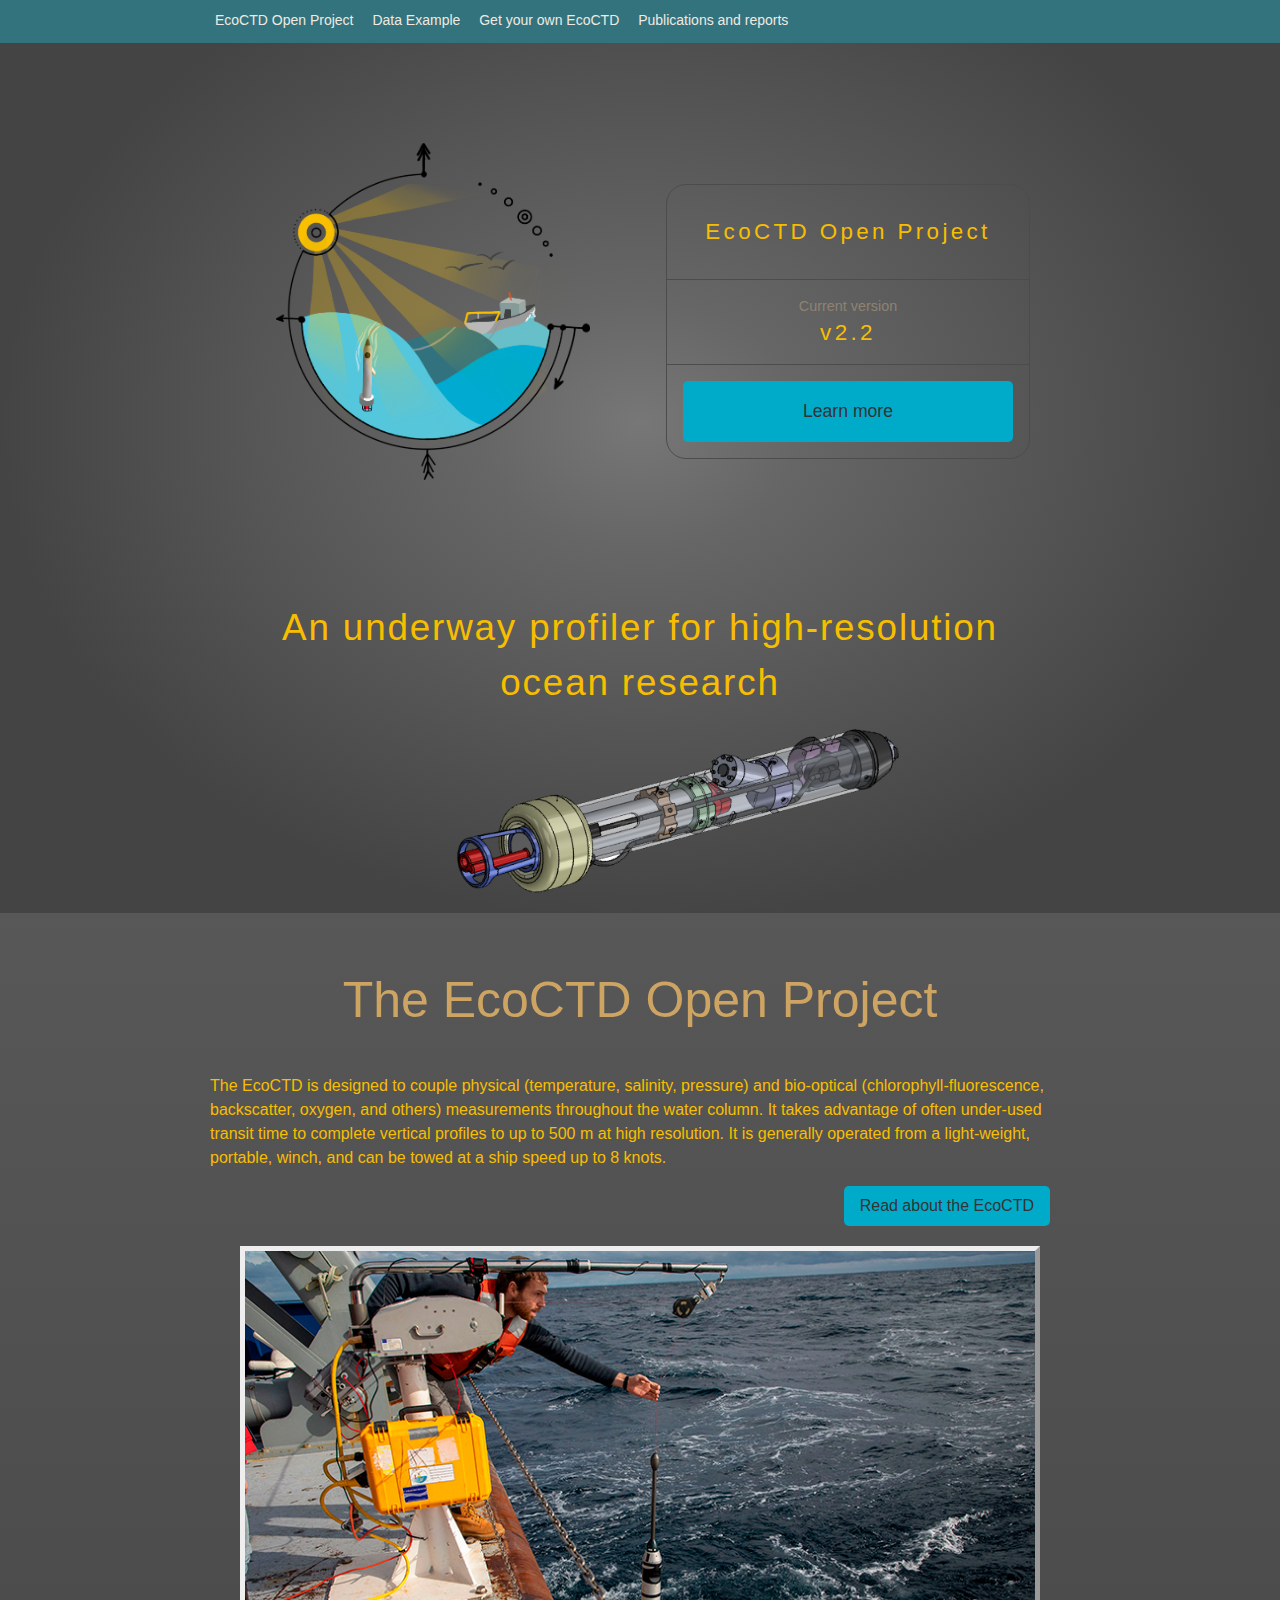
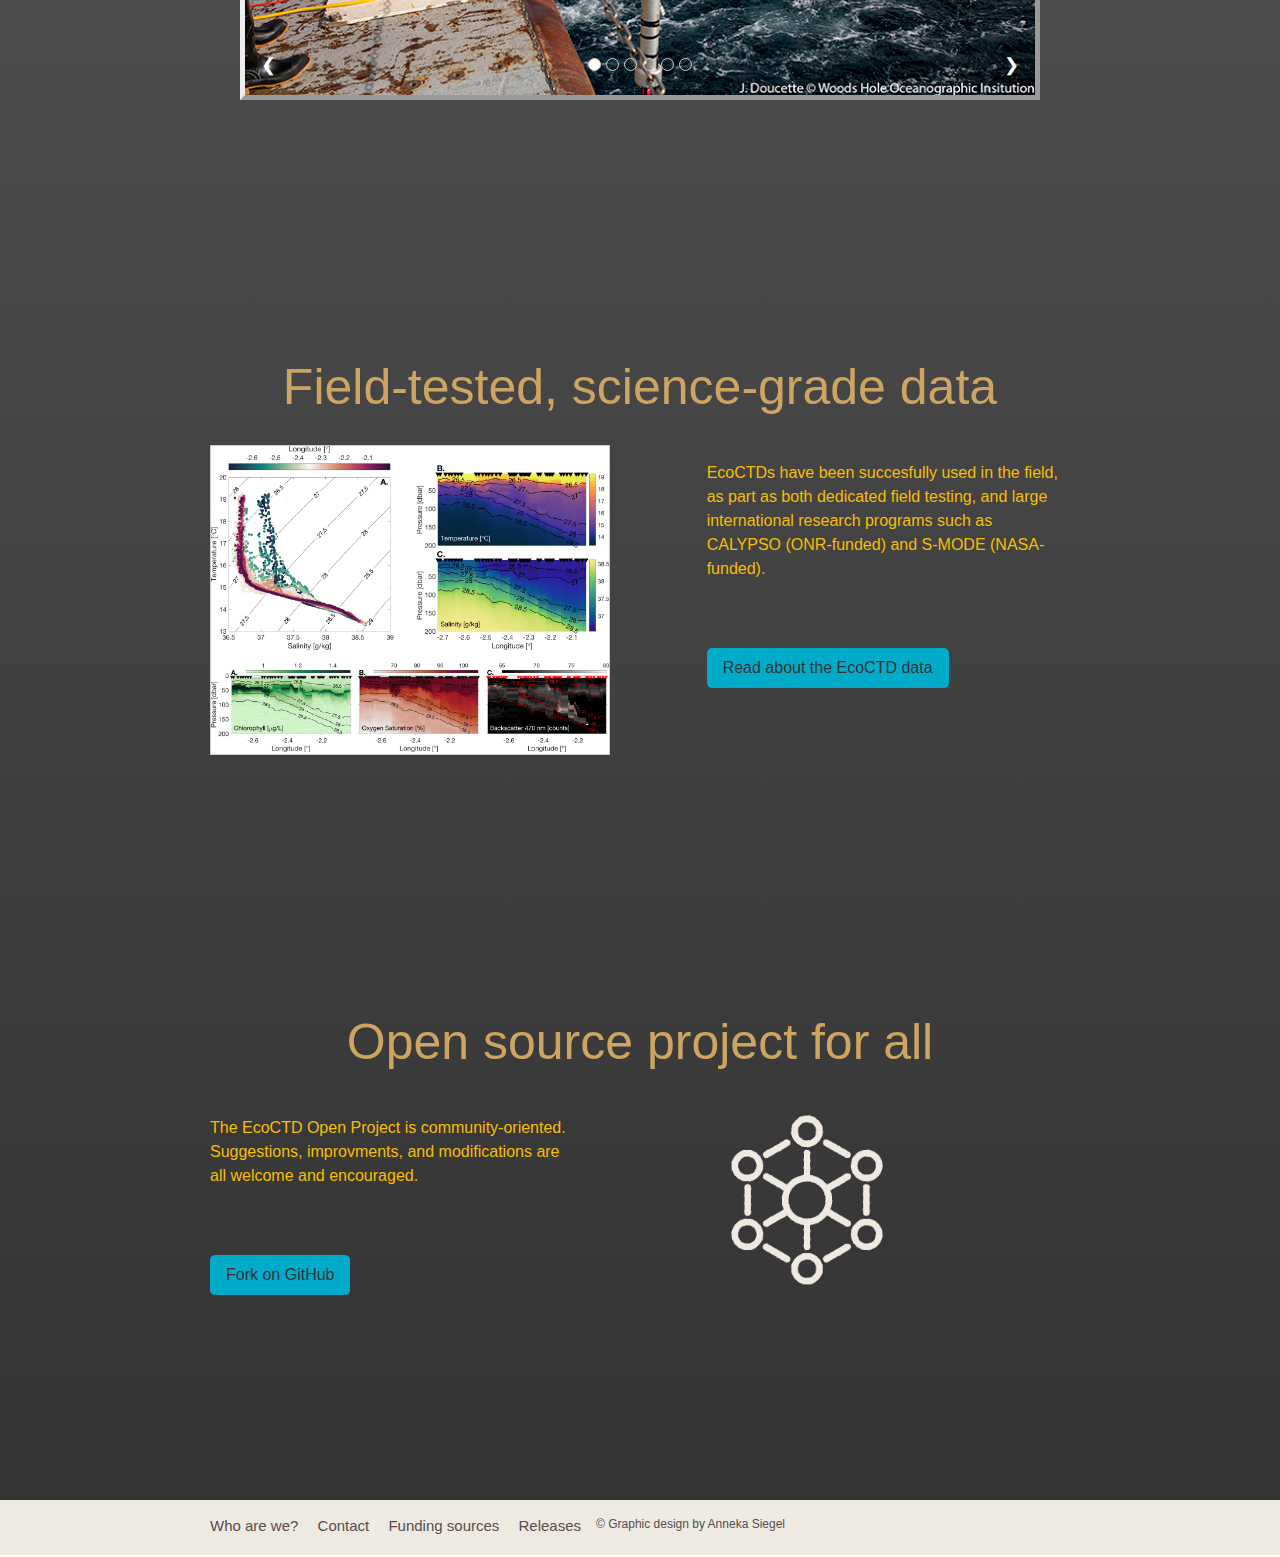
==== index.html @ 7858a8bb "Add logo and make minor changes to index.html" ====
<!DOCTYPE html>
<html>

<head>
  <title>EcoCTD Open Project</title>
  <!-- <link rel="stylesheet" media="all" href="https://github-atom-io-herokuapp-com.freetls.fastly.net/assets/application-3cb78c62c5521ca313c78178e3e82ccb1695af1c72a01a79d82ac9fadcbdec6c.css" data-turbolinks-track="true"> -->
  <link rel="stylesheet" media="all" href="navbarstyle_clean.css" data-turbolinks-track="true">
  <style>
  .mySlides {display:none}
  .w3-left, .w3-right, .w3-badge {cursor:pointer}
  .w3-badge {height:13px;width:13px;padding:0}
  </style>
</head>

<body class="is-responsive">
  <div class="footer-push">
    <nav class="top-bar" aria-label="Primary">
      <div class="wrapper no-pad">
        <ul class="navigation">
          <li><a class="" href="/Project_Description">EcoCTD Open Project</a></li>
          <li><a class="" href="/data">Data Example</a></li>
          <li><a class="" href="/getone">Get your own EcoCTD</a></li>
          <li><a href="/docs">Publications and reports</a></li>
        </ul>

        <div class="top-bar-right">
          <!--<a href="/login?last_url=%2F">
          <span> Contact</span>
          </a>-->
        </div>
      </div>
    </nav>

    <div id="js-pjax-container">
      <div class="welcome">
        <section class="section section--hero">
          <div class="wrapper">
            <header class="hero-header">
              <div>
                <div class="hero-logo-circles">
                    <img src="images/EcoCTD_logo.png" height="337" width="314"/>
                </div>
              </div>
              <ul class="hero-header-item hero-download">
                <li><span class="version">EcoCTD Open Project</span></li>
                <li><a href="https://github.com/matdever/ecoCTD-open-project/releases/tag/2.2">Current version</a><span class="version"> v2.2</span></li>
                <li><a href="/Project_Description" class="welcome-button js-download-button"><span></span>Learn more</a></li>
              </ul>

              <!--<p class="hero-meta">
                <span class="hero-tos">
                  By downloading, you agree to the <a href="https://help.github.com/articles/github-open-source-applications-terms-and-conditions/">Terms and Conditions</a>.
                </span>
              </p>-->
            </header>

            <div class="hero-features">
              <h1 class="hero-tagline">An underway profiler for high-resolution ocean research</h1>
            </div>

            <div class="hero-logo-circles">
                <img src="images/EcoCTD_rendering2.png" height="164" width="442"/>
            </div>

          </div>
        </section>

        <section>
          <a name="contact"></a>
          <div class="wrapper no-pad">
            <div class="sectiontitle">The EcoCTD Open Project </div>
            <p>The EcoCTD is designed to couple physical (temperature, salinity, pressure) and bio-optical (chlorophyll-fluorescence, backscatter, oxygen, and others) measurements throughout the water column. It takes advantage of often under-used transit time to complete vertical profiles to up to 500 m at high resolution. It is generally operated from a light-weight, portable, winch, and can be towed at a ship speed up to 8 knots.</p>

            <p class="welcome-cta2">
              <a href="/Project_Description" class="welcome-button">Read about the EcoCTD</a>
            </p>

            <div class="w3-content w3-display-container image-box" style="max-width:800px">
              <img class="mySlides w3-animate-opacity" src="images/winch_setup_v2.png" style="width:100%">
              <img class="mySlides w3-animate-opacity" src="images/IMG_7929_v2.png" style="width:100%">
              <img class="mySlides w3-animate-opacity" src="images/IMG_7765_v2.png" style="width:100%">
              <img class="mySlides w3-animate-opacity" src="images/EcoCTD_diagram_v2.png" style="width:100%">
              <img class="mySlides w3-animate-opacity" src="images/IMG_7740_v2.png" style="width:100%">
              <img class="mySlides w3-animate-opacity" src="images/IMG_7712_v2.png" style="width:100%">

              <div class="w3-center w3-container w3-section w3-large w3-text-white w3-display-bottommiddle" style="width:100%">
                <div class="w3-left w3-hover-text-khaki" onclick="plusDivs(-1)">&#10094;</div>
                <div class="w3-right w3-hover-text-khaki" onclick="plusDivs(1)">&#10095;</div>
                <span class="w3-badge demo w3-border w3-transparent w3-hover-white" onclick="currentDiv(1)"></span>
                <span class="w3-badge demo w3-border w3-transparent w3-hover-white" onclick="currentDiv(2)"></span>
                <span class="w3-badge demo w3-border w3-transparent w3-hover-white" onclick="currentDiv(3)"></span>
                <span class="w3-badge demo w3-border w3-transparent w3-hover-white" onclick="currentDiv(4)"></span>
                <span class="w3-badge demo w3-border w3-transparent w3-hover-white" onclick="currentDiv(5)"></span>
                <span class="w3-badge demo w3-border w3-transparent w3-hover-white" onclick="currentDiv(6)"></span>
              </div>
            </div>


          </div>
        </section>

        <section>
          <a name="contact"></a>
          <div class="wrapper no-pad">
            <div class="sectiontitle">Field-tested, science-grade data</div>
            <div class="columns">
              <div class="column">
                <img class="w3-border" src="images/data_figure.png" style="max-width: 400px;">
              </div>
              <div class="column">
                <p>EcoCTDs have been succesfully used in the field, as part as both dedicated field testing, and large international research programs such as CALYPSO (ONR-funded) and S-MODE (NASA-funded).  </p>
                <p class="welcome-cta">
                  <a href="/data" class="welcome-button">Read about the EcoCTD data</a>
                </p>
              </div>

            </div>
          </div>
        </section>

        <section>
          <a name="contact"></a>
          <div class="wrapper no-pad">
            <div class="sectiontitle">Open source project for all</div>
            <div class="columns">
              <div class="column">
                <p>The EcoCTD Open Project is community-oriented. Suggestions, improvments, and modifications are all welcome and encouraged.</p>
                <p class="welcome-cta">
                  <a href="https://github.com/matdever/ecoCTD-open-project" class="welcome-button">Fork on GitHub</a>
                </p>
              </div>
              <div class="column">
                <img src="images/network-connect-icon-19.png" style="max-width: 200px;">
              </div>
            </div>
          </div>
        </section>
      </div>

      <div class="footer-pad"></div>
    </div>
  </div>

  <footer>
    <div class="footer">
      <div class="wrapper no-pad">
        <ul class="footer-left">
          <li><a href="/people">Who are we?</a></li>
          <li><a href="mailto: mdever@whoi.edu">Contact</a></li>
          <li><a href="/funding">Funding sources</a></li>
          <li><a href="https://github.com/matdever/ecoCTD-open-project/releases">Releases</a></li>
        </ul>
        <span class="hero-tos">© Graphic design by Anneka Siegel</span>
      </div>
    </div>
  </footer>

  <script>
  var slideIndex = 1;
  showDivs(slideIndex);

  function plusDivs(n) {
    showDivs(slideIndex += n);
  }

  function currentDiv(n) {
    showDivs(slideIndex = n);
  }

  function showDivs(n) {
    var i;
    var x = document.getElementsByClassName("mySlides");
    var dots = document.getElementsByClassName("demo");
    if (n > x.length) {slideIndex = 1}
    if (n < 1) {slideIndex = x.length}
    for (i = 0; i < x.length; i++) {
      x[i].style.display = "none";
    }
    for (i = 0; i < dots.length; i++) {
      dots[i].className = dots[i].className.replace(" w3-white", "");
    }
    x[slideIndex-1].style.display = "block";
    dots[slideIndex-1].className += " w3-white";
  }

  var myIndex = 0;
  carousel();

  function carousel() {
    var i;
    var x = document.getElementsByClassName("mySlides");
    var dots = document.getElementsByClassName("demo");
    for (i = 0; i < x.length; i++) {
      x[i].style.display = "none";
    }
    for (i = 0; i < dots.length; i++) {
      dots[i].className = dots[i].className.replace(" w3-white", "");
    }
    myIndex++;
    if (myIndex > x.length) {myIndex = 1}
    x[myIndex-1].style.display = "block";
    dots[myIndex-1].className += " w3-white";
    setTimeout(carousel, 4000); // Change image every 2 seconds
  }
  </script>
</body>

</html>
---- navbarstyle_clean.css ----
#peek .wrapper
{
    width: 860px !important;padding: 0;
}fieldset
{margin: 0;
    padding: 0;border: 0;
}label
{
    font-size: 13px;font-weight: bold;
}input[type='text'],
#adv_code_search .search-page-label,
input[type='password'],
input[type='email'],
input[type='number'],
input[type='tel'],
input[type='url'],
input[type='search'],
textarea
{font-size: 13px;

    min-height: 34px;padding: 7px 8px;vertical-align: middle;color: #333;border: 1px solid #ccc;border-radius: 3px;outline: none;background-color: #fff;
    background-repeat: no-repeat;background-position: right center;box-shadow: inset 0 1px 2px rgba(0,0,0,.075);
}input[type='text'].focus,
#adv_code_search .focus.search-page-label,
input[type='text']:focus,
.focused .drag-and-drop,
#adv_code_search .search-page-label:focus,
input[type='password'].focus,
input[type='password']:focus,
input[type='email'].focus,
input[type='email']:focus,
input[type='number'].focus,
input[type='number']:focus,
input[type='tel'].focus,
input[type='tel']:focus,
input[type='url'].focus,
input[type='url']:focus,
input[type='search'].focus,
input[type='search']:focus,
textarea.focus,
textarea:focus
{
    border-color: #51a7e8;box-shadow: inset 0 1px 2px rgba(0,0,0,.075),0 0 5px rgba(81,167,232,.5);
}input.input-contrast,
.input-contrast
{
    background-color: #fafafa;
}input.input-contrast:focus,
.input-contrast:focus
{
    background-color: #fff;
}::-webkit-input-placeholder,
:-moz-placeholder
{
    color: #aaa;
}::-webkit-validation-bubble-message
{
    font-size: 12px;color: #fff;border: 0;border-radius: 3px;background: #9c2400;-webkit-box-shadow: 1px 1px 1px rgba(0,0,0,.1);
}input::-webkit-validation-bubble-icon
{
    display: none;
}::-webkit-validation-bubble-arrow
{border: solid 1px #9c2400;
    background-color: #9c2400;-webkit-box-shadow: 1px 1px 1px rgba(0,0,0,.1);
}input.input-mini
{font-size: 12px;

    min-height: 26px;padding-top: 4px;padding-bottom: 4px;
}input.input-large
{font-size: 16px;

    padding: 6px 10px;
}.input-block
{
    display: block;width: 100%;
}.input-monospace
{
    font-family: Consolas, 'Liberation Mono', Menlo, Courier, monospace;
}dl.form
{
    margin: 15px 0;
}dl.form input[type='text'],
dl.form #adv_code_search .search-page-label,
#adv_code_search dl.form .search-page-label,
dl.form input[type='password'],
dl.form input[type='email'],
dl.form textarea
{
    background-color: #fafafa;
}dl.form input[type='text']:focus,
dl.form .focused .drag-and-drop,
.focused dl.form .drag-and-drop,
dl.form #adv_code_search .search-page-label:focus,
#adv_code_search dl.form .search-page-label:focus,
dl.form input[type='password']:focus,
dl.form input[type='email']:focus,
dl.form textarea:focus
{
    background-color: #fff;
}dl.form > dt
{
    margin: 0 0 6px;
}dl.form > dt label
{
    position: relative;
}dl.form.flattened > dt
{line-height: 32px;

    float: left;margin: 0;
}dl.form.flattened > dd
{
    line-height: 32px;
}dl.form > dd input[type='text'],
dl.form > dd #adv_code_search .search-page-label,
#adv_code_search dl.form > dd .search-page-label,
dl.form > dd input[type='password'],
dl.form > dd input[type='email']
{
    width: 440px;max-width: 100%;margin-right: 5px;background-position-x: 98%;
}dl.form > dd input[type='text'].short,
dl.form > dd #adv_code_search .short.search-page-label,
#adv_code_search dl.form > dd .short.search-page-label,
dl.form > dd input[type='password'].short,
dl.form > dd input[type='email'].short
{
    width: 250px;
}dl.form > dd input[type='text'].shorter,
dl.form > dd #adv_code_search .shorter.search-page-label,
#adv_code_search dl.form > dd .shorter.search-page-label,
dl.form > dd input[type='password'].shorter,
dl.form > dd input[type='email'].shorter
{
    width: 130px;
}dl.form > dd input[type='text'].long,
dl.form > dd #adv_code_search .long.search-page-label,
#adv_code_search dl.form > dd .long.search-page-label,
dl.form > dd input[type='password'].long,
dl.form > dd input[type='email'].long
{
    width: 100%;
}dl.form > dd input[type='text'].is-autocheck-loading,
dl.form > dd #adv_code_search .is-autocheck-loading.search-page-label,
#adv_code_search dl.form > dd .is-autocheck-loading.search-page-label,
dl.form > dd input[type='password'].is-autocheck-loading,
dl.form > dd input[type='email'].is-autocheck-loading
{
    background-image: url('/images/spinners/octocat-spinner-32.gif');background-size: 16px;
}dl.form > dd input[type='text'].is-autocheck-successful,
dl.form > dd #adv_code_search .is-autocheck-successful.search-page-label,
#adv_code_search dl.form > dd .is-autocheck-successful.search-page-label,
dl.form > dd input[type='password'].is-autocheck-successful,
dl.form > dd input[type='email'].is-autocheck-successful
{
    background-image: url('/images/modules/ajax/success.png');
}dl.form > dd input[type='text'].is-autocheck-errored,
dl.form > dd #adv_code_search .is-autocheck-errored.search-page-label,
#adv_code_search dl.form > dd .is-autocheck-errored.search-page-label,
dl.form > dd input[type='password'].is-autocheck-errored,
dl.form > dd input[type='email'].is-autocheck-errored
{
    background-image: url('/images/modules/ajax/error.png');
}dl.form > dd textarea
{
    width: 100%;height: 200px;min-height: 200px;
}dl.form > dd textarea.short
{
    height: 50px;min-height: 50px;
}dl.form > dd p.note
{font-size: 12px;

    min-height: 17px;margin: 4px 0 2px;color: #777;
}dl.form > dd p.note .spinner
{
    margin-right: 3px;vertical-align: middle;
}dl.form > dd h4
{
    margin: 4px 0 0;
}dl.form > dd h4.is-error
{
    color: #bd2c00;
}dl.form > dd h4.is-success
{
    color: #6cc644;
}dl.form > dd h4 + p.note
{
    margin-top: 0;
}dl.form.required > dt > label:after
{
    padding-left: 5px;content: '*';color: #9f1006;
}.form-checkbox
{margin: 15px 0;
    padding-left: 20px;vertical-align: middle;
}.form-checkbox label em.highlight
{font-style: normal;

    position: relative;left: -4px;padding: 2px 4px;border-radius: 3px;background: #fffbdc;
}.form-checkbox input[type=checkbox],
.form-checkbox input[type=radio]
{
    float: left;margin: 2px 0 0 -20px;vertical-align: middle;
}.form-checkbox .note
{font-size: 12px;font-weight: normal;

    display: block;margin: 0;color: #666;
}.form-cards
{
    height: 31px;margin: 0 0 15px;
}.form-cards .card
{
    float: left;width: 47px;height: 31px;text-indent: -9999px;opacity: .6;background-image: url('/images/modules/pricing/credit-cards-@1x.png');background-position: 0 0;
}.form-cards .card.visa
{
    background-position: 0 0;
}.form-cards .card.amex
{
    background-position: -50px 0;
}.form-cards .card.mastercard
{
    background-position: -100px 0;
}.form-cards .card.discover
{
    background-position: -150px 0;
}.form-cards .card.jcb
{
    background-position: -200px 0;
}.form-cards .card.dinersclub
{
    background-position: -250px 0;
}.form-cards .card.enabled
{
    opacity: 1;
}.form-cards .card.disabled
{
    opacity: .2;
}.form-cards > .cards
{
    margin: 0;
}.form-cards > .cards > li
{
    float: left;margin: 0 4px 0 0;list-style-type: none;
}.form-cards > .cards > li.text
{
    font-size: 11px;line-height: 31px;color: #999;
}@media only screen and (-webkit-min-device-pixel-ratio: 2), only screen and (min--moz-device-pixel-ratio: 2), only screen and (-o-min-device-pixel-ratio: 2 / 1), only screen and (min-device-pixel-ratio: 2), only screen and (min-resolution: 2dppx)
{
    .form-cards > .cards .card
    {
        background-image: url('/images/modules/pricing/credit-cards-@2x.png');background-size: 300px 31px;
    }
}dl.form .success,
dl.form .error,
dl.form .indicator
{font-size: 12px;font-weight: bold;

    display: none;
}dl.form.loading
{
    opacity: .5;
}dl.form.loading .indicator
{
    display: inline;
}dl.form.loading .spinner
{
    display: inline-block;vertical-align: middle;
}dl.form.successful .success
{
    display: inline;color: #390;
}dl.form.errored > dt label
{
    color: #900;
}dl.form.errored .error
{
    display: inline;color: #900;
}dl.form.errored dd.error,
dl.form.errored dd.warning
{font-size: 11px;

    display: inline-block;padding: 5px;color: #494620;border: 1px solid #c0b536;border-top-color: #fff;border-bottom-right-radius: 3px;border-bottom-left-radius: 3px;background: #f7ea57;
}dl.form.warn .warning
{
    display: inline;color: #900;
}dl.form.warn dd.warning
{font-size: 11px;

    display: inline-block;padding: 5px;color: #494620;border: 1px solid #c0b536;border-top-color: #fff;border-bottom-right-radius: 3px;border-bottom-left-radius: 3px;background: #f7ea57;
}dl.form .form-note
{font-size: 11px;

    display: inline-block;margin-top: -1px;padding: 5px;color: #494620;border: 1px solid #c0b536;border-top-color: #fff;border-bottom-right-radius: 3px;border-bottom-left-radius: 3px;background: #f7ea57;
}.hfields
{
    margin: 15px 0;
}.hfields:before
{
    display: table;content: '';
}.hfields:after
{
    display: table;clear: both;content: '';
}.hfields dl.form
{
    float: left;margin: 0 30px 0 0;
}.hfields dl.form > dt label
{
    display: inline-block;margin: 5px 0 0;color: #666;
}.hfields dl.form > dt label img
{
    position: relative;top: -2px;
}.hfields .button
{
    float: left;margin: 28px 25px 0 -20px;
}.hfields select
{
    margin-top: 5px;
}html.no-dnd-uploads .drag-and-drop
{
    min-height: 32px;
}html.no-dnd-uploads .drag-and-drop .default
{
    display: none;
}html.no-dnd-uploads .upload-enabled textarea
{
    border-bottom: 1px solid #ddd;
}.drag-and-drop
{font-size: 13px;line-height: 16px;margin: 0;
    padding: 7px 10px;color: #aaa;border: 1px solid #ccc;border-top: 0;border-bottom-right-radius: 3px;border-bottom-left-radius: 3px;background-color: #fafafa;
}.drag-and-drop .default,
.drag-and-drop .loading,
.drag-and-drop .error
{
    display: none;
}.drag-and-drop .error
{
    color: #bd2c00;
}.drag-and-drop img
{
    vertical-align: top;
}.is-default .drag-and-drop .default
{
    display: inline-block;
}.is-uploading .drag-and-drop .loading
{
    display: inline-block;
}.is-bad-file .drag-and-drop .bad-file
{
    display: inline-block;
}.is-too-big .drag-and-drop .too-big
{
    display: inline-block;
}.is-bad-browser .drag-and-drop .bad-browser
{
    display: inline-block;
}.drag-and-drop-error-info
{
    font-weight: normal;color: #aaa;
}.drag-and-drop-error-info a
{
    color: #4183c4;
}.is-failed .drag-and-drop .failed-request
{
    display: inline-block;
}.manual-file-chooser
{
    position: absolute;width: 240px;margin-left: -80px;padding: 5px;cursor: pointer;opacity: .0001;
}.manual-file-chooser:hover + .manual-file-chooser-text
{
    text-decoration: underline;
}.button .manual-file-chooser
{line-height: 34px;

    top: 0;padding: 0;
}.upload-enabled textarea
{
    display: block;border-bottom: 1px dashed #ddd;border-bottom-right-radius: 0;border-bottom-left-radius: 0;
}.focused .drag-and-drop
{
    box-shadow: rgba(81,167,232,.5) 0 0 3px;
}.dragover textarea,
.dragover .drag-and-drop
{
    box-shadow: #c9ff00 0 0 3px;
}.previewable-comment-form
{
    position: relative;
}.previewable-comment-form .tabnav
{
    position: relative;padding: 10px 10px 0;
}.previewable-comment-form .comment
{
    border: 1px solid #cacaca;
}.previewable-comment-form .comment-header .comment-header-actions
{
    display: none;
}.previewable-comment-form .comment-form-error
{
    margin-bottom: 10px;
}.previewable-comment-form .write-content,
.previewable-comment-form .preview-content
{
    display: none;padding: 0 10px 10px;
}.previewable-comment-form.write-selected .write-content,
.previewable-comment-form.preview-selected .preview-content
{
    display: block;
}.previewable-comment-form textarea
{
    display: block;width: 100%;min-height: 100px;max-height: 500px;padding: 10px;resize: vertical;
}.previewable-comment-form textarea.fullscreen-contents:focus
{
    border: 0;box-shadow: none;
}div.composer
{
    margin-top: 0;border: 0;
}.composer .comment-form-textarea
{
    height: 200px;min-height: 200px;
}.composer-infobar
{
    height: 35px;margin-bottom: 10px;padding: 0 10px;border-bottom: 1px solid #eee;
}.composer .tabnav
{
    margin: 0 0 10px;
}.infobar-widget.milestone
{
    position: relative;float: right;
}.infobar-widget.milestone .select-menu-modal-holder
{
    right: 0;
}.infobar-widget.assignee
{
    float: left;
}.infobar-widget.assignee .css-truncate-target
{
    max-width: 110px;
}.infobar-widget .text,
.infobar-widget .avatar,
.infobar-widget .select-menu
{
    display: inline-block;vertical-align: top;
}.infobar-widget .text
{
    margin-top: 3px;
}.infobar-widget .text a
{
    font-weight: bold;color: #333;
}.infobar-widget .progress-bar
{line-height: 18px;overflow: hidden;

    width: 200px;
}input::-webkit-outer-spin-button,
input::-webkit-inner-spin-button
{
    margin: 0;-webkit-appearance: none;
}.input-group
{
    display: table;
}.input-group input
{
    position: relative;width: 100%;
}.input-group input:focus
{
    z-index: 2;
}.input-group input[type='text'] + .minibutton,
.input-group #adv_code_search .search-page-label + .minibutton,
#adv_code_search .input-group .search-page-label + .minibutton
{
    margin-left: 0;
}.input-group.inline
{
    display: inline-table;
}.input-group input,
.input-group-button
{
    display: table-cell;
}.input-group-button
{
    width: 1%;vertical-align: middle;
}.input-group input:first-child,
.input-group-button:first-child .button,
.input-group-button:first-child .minibutton
{
    border-top-right-radius: 0;border-bottom-right-radius: 0;
}.input-group-button:first-child .button,
.input-group-button:first-child .minibutton
{
    margin-right: -1px;
}.input-group input:last-child,
.input-group-button:last-child .button,
.input-group-button:last-child .minibutton
{
    border-top-left-radius: 0;border-bottom-left-radius: 0;
}.input-group-button:last-child .button,
.input-group-button:last-child .minibutton
{
    margin-left: -1px;
}h2.account
{font-size: 18px;font-weight: normal;

    margin: 15px 0 0;color: #666;
}p.explain
{font-size: 12px;

    position: relative;color: #666;
}p.explain strong
{
    color: #333;
}p.explain .octicon
{
    margin-right: 5px;color: #bbb;
}p.explain .minibutton
{
    top: -4px;float: right;
}.options-content p.explain
{margin-top: 0;
    padding: 10px 10px 0;border-top: 1px solid #ddd;
}.form-actions
{
    padding-bottom: 5px;text-align: right;
}.form-actions .cancel
{
    float: left;margin-top: 5px;
}.form-actions .button.cancel
{
    margin-top: 0;margin-left: 2px;
}.form-actions .minibutton.cancel
{
    margin-top: 0;
}.form-actions .optional
{
    float: left;margin-right: 15px;padding-top: 8px;
}.form-actions .optional span.text
{
    padding: 0 3px;
}.form-actions .optional input
{
    position: relative;top: -1px;
}.form-warning
{font-size: 14px;margin: 10px 0;
    padding: 8px 10px;color: #333;border: 1px solid #e7e4c2;border-radius: 4px;background: #ffffe2;
}.form-warning p
{line-height: 1.5;

    margin: 0;
}.form-warning strong
{
    color: #000;
}.form-warning a
{
    font-weight: bold;
}.status-indicator
{
    font: normal normal 16px/1 'octicons';display: inline-block;margin-left: 5px;text-decoration: none;-webkit-font-smoothing: antialiased;
}.status-indicator-loading
{
    position: relative;top: 3px;width: 16px;height: 16px;margin-top: -4px;background: url('/images/spinners/octocat-spinner-32-EAF2F5.gif') 0 0 no-repeat;background-size: 16px;
}.status-indicator-success:before
{content: '\f03a';

    color: #6cc644;
}.status-indicator-failed:before
{content: '\f02d';

    color: #bd2c00;
}.button,
.minibutton
{font-size: 13px;font-weight: bold;

    position: relative;display: inline-block;padding: 7px 12px;cursor: pointer;-webkit-user-select: none;-moz-user-select: none;-ms-user-select: none;user-select: none;vertical-align: middle;white-space: nowrap;color: #333;border: 1px solid #d5d5d5;border-radius: 3px;background-color: #eee;background-image:    -moz-linear-gradient(#fcfcfc, #eee);background-image: -webkit-linear-gradient(#fcfcfc, #eee);background-image:         linear-gradient(#fcfcfc, #eee);background-repeat: repeat-x;text-shadow: 0 1px 0 rgba(255,255,255,.9);-webkit-touch-callout: none;-khtml-user-select: none;-webkit-appearance: none;
}.button i,
.minibutton i
{font-weight: 500;
    font-style: normal;opacity: .6;
}.button:focus,
.minibutton:focus
{
    text-decoration: none;border-color: #51a7e8;outline: none;box-shadow: 0 0 5px rgba(81,167,232,.5);
}.button:hover,
.button:active,
.button.zeroclipboard-is-hover,
.button.zeroclipboard-is-active,
.minibutton:hover,
.minibutton:active,
.minibutton.zeroclipboard-is-hover,
.minibutton.zeroclipboard-is-active
{
    text-decoration: none;border-color: #ccc;background-color: #ddd;background-image:    -moz-linear-gradient(#eee, #ddd);background-image: -webkit-linear-gradient(#eee, #ddd);background-image:         linear-gradient(#eee, #ddd);background-repeat: repeat-x;
}.button:active,
.button.selected,
.button.selected:hover,
.button.zeroclipboard-is-active,
.minibutton:active,
.minibutton.selected,
.minibutton.selected:hover,
.minibutton.zeroclipboard-is-active
{border-color: #b5b5b5;
    background-color: #dcdcdc;background-image: none;box-shadow: inset 0 2px 4px rgba(0,0,0,.15);
}.button:disabled,
.button:disabled:hover,
.button.disabled,
.button.disabled:hover,
.minibutton:disabled,
.minibutton:disabled:hover,
.minibutton.disabled,
.minibutton.disabled:hover
{cursor: default;

    color: rgba(102,102,102,.5);border-color: rgba(197,197,197,.5);background-color: rgba(229,229,229,.5);background-image: none;box-shadow: none;text-shadow: 0 1px 0 rgba(255,255,255,.9);
}.button.primary,
.minibutton.primary
{
    color: #fff;border-color: #5ca941;background-color: #60b044;background-image:    -moz-linear-gradient(#8add6d, #60b044);background-image: -webkit-linear-gradient(#8add6d, #60b044);background-image:         linear-gradient(#8add6d, #60b044);background-repeat: repeat-x;text-shadow: 0 -1px 0 rgba(0,0,0,.25);
}.button.primary:hover,
.minibutton.primary:hover
{
    color: #fff;border-color: #4a993e;background-color: #569e3d;background-image:    -moz-linear-gradient(#79d858, #569e3d);background-image: -webkit-linear-gradient(#79d858, #569e3d);background-image:         linear-gradient(#79d858, #569e3d);background-repeat: repeat-x;
}.button.primary:active,
.button.primary.selected,
.minibutton.primary:active,
.minibutton.primary.selected
{border-color: #418737;
    background-color: #569e3d;background-image: none;
}.button.primary:disabled,
.button.primary:disabled:hover,
.button.primary.disabled,
.button.primary.disabled:hover,
.minibutton.primary:disabled,
.minibutton.primary:disabled:hover,
.minibutton.primary.disabled,
.minibutton.primary.disabled:hover
{
    color: #fefefe;border-color: #b9dcac #b9dcac #a7c89b;background-color: #add39f;background-image:    -moz-linear-gradient(#c3ecb4, #add39f);background-image: -webkit-linear-gradient(#c3ecb4, #add39f);background-image:         linear-gradient(#c3ecb4, #add39f);background-repeat: repeat-x;text-shadow: 0 -1px 0 rgba(39,39,39,.25);
}.button.danger,
.minibutton.danger
{
    color: #900;
}.button.danger:hover,
.minibutton.danger:hover
{
    color: #fff;border-color: #cd504a;background-color: #b33630;background-image:    -moz-linear-gradient(#dc5f59, #b33630);background-image: -webkit-linear-gradient(#dc5f59, #b33630);background-image:         linear-gradient(#dc5f59, #b33630);background-repeat: repeat-x;text-shadow: 0 -1px 0 rgba(0,0,0,.3);
}.button.danger:active,
.button.danger.selected,
.minibutton.danger:active,
.minibutton.danger.selected
{
    color: #fff;border-color: #9f312c;background-color: #b33630;background-image: none;
}.button.danger:disabled,
.button.danger:disabled:hover,
.button.danger.disabled,
.button.danger.disabled:hover,
.minibutton.danger:disabled,
.minibutton.danger:disabled:hover,
.minibutton.danger.disabled,
.minibutton.danger.disabled:hover
{
    color: #cb7f7f;border-color: #e1e1e1;background-color: #efefef;background-image:    -moz-linear-gradient(#fefefe, #efefef);background-image: -webkit-linear-gradient(#fefefe, #efefef);background-image:         linear-gradient(#fefefe, #efefef);background-repeat: repeat-x;text-shadow: 0 1px 0 rgba(255,255,255,.9);
}.button.with-count,
.minibutton.with-count
{
    float: left;border-top-right-radius: 0;border-bottom-right-radius: 0;
}.button > .octicon,
.minibutton > .octicon
{
    vertical-align: -1px;
}.button > .octicon-arrow-right,
.minibutton > .octicon-arrow-right
{
    float: right;margin-left: 5px;
}.minibutton > .octicon-arrow-right
{
    margin-top: 4px;
}.minibutton
{line-height: 24px;

    padding: 0 10px;
}.hidden-text-expander
{
    display: block;
}.hidden-text-expander.inline
{line-height: 0;

    position: relative;top: -1px;display: inline-block;margin-left: 5px;
}.hidden-text-expander a
{font-size: 12px;font-weight: bold;line-height: 6px;

    display: inline-block;height: 12px;padding: 0 5px;vertical-align: middle;text-decoration: none;color: #555;border-radius: 1px;background: #ddd;
}.hidden-text-expander a:hover
{
    text-decoration: none;background-color: #ccc;
}.hidden-text-expander a:active
{
    color: #fff;background-color: #4183c4;
}.social-count
{font-size: 11px;font-weight: bold;line-height: 24px;

    float: left;padding: 0 7px;vertical-align: middle;color: #333;border: 1px solid #ddd;border-left: 0;border-top-right-radius: 3px;border-bottom-right-radius: 3px;background-color: #fff;
}.social-count:hover
{cursor: pointer;text-decoration: none;

    color: #4183c4;
}.button-block
{
    display: block;-moz-box-sizing: border-box;box-sizing: border-box;width: 100%;text-align: center;
}.button-group
{
    display: inline-block;vertical-align: middle;
}.button-group:before
{
    display: table;content: '';
}.button-group:after
{
    display: table;clear: both;content: '';
}.button-group .button,
.button-group .minibutton,
.button-group .button-outline
{
    position: relative;float: left;border-radius: 0;
}.button-group .button:first-child,
.button-group .minibutton:first-child,
.button-group .button-outline:first-child
{
    border-top-left-radius: 3px;border-bottom-left-radius: 3px;
}.button-group .button:last-child,
.button-group .minibutton:last-child,
.button-group .button-outline:last-child
{
    border-top-right-radius: 3px;border-bottom-right-radius: 3px;
}.button-group .button:hover,
.button-group .button:focus,
.button-group .button:active,
.button-group .button.selected,
.button-group .minibutton:hover,
.button-group .minibutton:focus,
.button-group .minibutton:active,
.button-group .minibutton.selected,
.button-group .button-outline:hover,
.button-group .button-outline:focus,
.button-group .button-outline:active,
.button-group .button-outline.selected
{
    z-index: 2;
}.button-group .button + .button,
.button-group .minibutton + .minibutton
{
    margin-left: -1px;box-shadow: inset 1px 0 0 rgba(255,255,255,.2);
}.button-group .button + .button:hover,
.button-group .minibutton + .minibutton:hover
{
    box-shadow: none;
}.button-group .button + .button:active,
.button-group .button + .button.selected,
.button-group .minibutton + .minibutton:active,
.button-group .minibutton + .minibutton.selected
{
    box-shadow: inset 0 3px 5px rgba(0,0,0,.15);
}.button-group .button-outline + .button-outline
{
    margin-left: -1px;
}.button-group + .button-group,
.button-group + .button,
.button-group + .minibutton
{
    margin-left: 5px;
}.button-link
{font-size: inherit;

    display: inline;padding: 0;cursor: pointer;-webkit-user-select: none;-moz-user-select: none;-ms-user-select: none;user-select: none;white-space: nowrap;color: #4183c4;border: 0;background-color: transparent;-webkit-touch-callout: none;-khtml-user-select: none;-webkit-appearance: none;
}.button-link:hover,
.button-link:focus
{
    text-decoration: underline;
}.button-link:focus
{
    outline: none;
}.button-outline
{font-size: 13px;font-weight: bold;

    display: inline-block;padding: 7px 12px;cursor: pointer;-webkit-user-select: none;-moz-user-select: none;-ms-user-select: none;user-select: none;vertical-align: middle;white-space: nowrap;color: #4183c4;border: 1px solid #e5e5e5;border-radius: 3px;background: #fff;-webkit-touch-callout: none;-khtml-user-select: none;-webkit-appearance: none;
}.button-outline:hover,
.button-outline.zeroclipboard-is-hover
{text-decoration: none;

    color: #fff;border-color: #4183c4;background-color: #4183c4;
}.button-outline:disabled,
.button-outline.disabled,
.button-outline:disabled:hover,
.button-outline.disabled:hover
{cursor: default;

    color: #777;border-color: #e5e5e5;background-color: #f5f5f5;
}.css-truncate.css-truncate-target,
.css-truncate .css-truncate-target
{
    display: inline-block;overflow: hidden;max-width: 125px;vertical-align: top;white-space: nowrap;text-overflow: ellipsis;
}.css-truncate.expandable.zeroclipboard-is-hover .css-truncate-target,
.css-truncate.expandable.zeroclipboard-is-hover.css-truncate-target,
.css-truncate.expandable:hover .css-truncate-target,
.css-truncate.expandable:hover.css-truncate-target
{
    max-width: 10000px !important;
}.tooltipped
{
    position: relative;
}.tooltipped:after
{font: normal normal 10px/1.5 Helvetica, arial, freesans, clean, sans-serif, 'Segoe UI Emoji', 'Segoe UI Symbol';

    position: absolute;z-index: 1000000;display: none;padding: 5px 8px;content: attr(aria-label);text-align: center;white-space: pre;text-decoration: none;letter-spacing: normal;text-transform: none;word-wrap: break-word;pointer-events: none;color: #fff;border-radius: 3px;background: rgba(0,0,0,.8);text-shadow: none;-webkit-font-smoothing: subpixel-antialiased;
}.tooltipped:before
{
    position: absolute;z-index: 1000001;display: none;width: 0;height: 0;content: '';pointer-events: none;color: rgba(0,0,0,.8);border: 5px solid transparent;
}.tooltipped:hover:before,
.tooltipped:hover:after,
.tooltipped:active:before,
.tooltipped:active:after,
.tooltipped:focus:before,
.tooltipped:focus:after
{
    display: inline-block;text-decoration: none;
}.tooltipped-multiline:hover:after,
.tooltipped-multiline:active:after,
.tooltipped-multiline:focus:after
{
    display: table-cell;
}.tooltipped-s:after,
.tooltipped-se:after,
.tooltipped-sw:after
{
    top: 100%;right: 50%;margin-top: 5px;
}.tooltipped-s:before,
.tooltipped-se:before,
.tooltipped-sw:before
{
    top: auto;right: 50%;bottom: -5px;margin-right: -5px;border-bottom-color: rgba(0,0,0,.8);
}.tooltipped-se:after
{
    right: auto;left: 50%;margin-left: -15px;
}.tooltipped-sw:after
{
    margin-right: -15px;
}.tooltipped-n:after,
.tooltipped-ne:after,
.tooltipped-nw:after
{
    right: 50%;bottom: 100%;margin-bottom: 5px;
}.tooltipped-n:before,
.tooltipped-ne:before,
.tooltipped-nw:before
{
    top: -5px;right: 50%;bottom: auto;margin-right: -5px;border-top-color: rgba(0,0,0,.8);
}.tooltipped-ne:after
{
    right: auto;left: 50%;margin-left: -15px;
}.tooltipped-nw:after
{
    margin-right: -15px;
}.tooltipped-s:after,
.tooltipped-n:after
{
    -webkit-transform: translateX(50%)                                ;-ms-transform: translateX(50%);transform: translateX(50%);
}.tooltipped-w:after
{
    right: 100%;bottom: 50%;margin-right: 5px;-webkit-transform: translateY(50%);-ms-transform: translateY(50%);transform: translateY(50%);
}.tooltipped-w:before
{
    top: 50%;bottom: 50%;left: -5px;margin-top: -5px;border-left-color: rgba(0,0,0,.8);
}.tooltipped-e:after
{
    bottom: 50%;left: 100%;margin-left: 5px;-webkit-transform: translateY(50%);-ms-transform: translateY(50%);transform: translateY(50%);
}.tooltipped-e:before
{
    top: 50%;right: -5px;bottom: 50%;margin-top: -5px;border-right-color: rgba(0,0,0,.8);
}.tooltipped-multiline:after
{
    width:    -moz-max-content                                                ;width: -webkit-max-content;max-width: 250px;border-collapse: separate;white-space: pre-line;word-wrap: normal;word-break: break-word;
}.tooltipped-multiline.tooltipped-s:after,
.tooltipped-multiline.tooltipped-n:after
{
    right: auto;left: 50%;-webkit-transform: translateX(-50%) !important;-ms-transform: translateX(-50%) !important;transform: translateX(-50%) !important;
}.tooltipped-multiline.tooltipped-w:after,
.tooltipped-multiline.tooltipped-e:after
{
    right: 100%;
}@media screen and (min-width: 0\0
){
    .tooltipped-multiline:after
    {
        width: 250px;
    }
}.tooltipped-sticky:before,
.tooltipped-sticky:after
{
    display: inline-block;
}.tooltipped-sticky.tooltipped-multiline:after
{
    display: table-cell;
}.fullscreen-overlay-enabled.dark-theme .tooltipped:after
{
    color: #000;background: rgba(255,255,255,.8);
}.fullscreen-overlay-enabled.dark-theme .tooltipped .tooltipped-s:before,
.fullscreen-overlay-enabled.dark-theme .tooltipped .tooltipped-se:before,
.fullscreen-overlay-enabled.dark-theme .tooltipped .tooltipped-sw:before
{
    border-bottom-color: rgba(255,255,255,.8);
}.fullscreen-overlay-enabled.dark-theme .tooltipped.tooltipped-n:before,
.fullscreen-overlay-enabled.dark-theme .tooltipped.tooltipped-ne:before,
.fullscreen-overlay-enabled.dark-theme .tooltipped.tooltipped-nw:before
{
    border-top-color: rgba(255,255,255,.8);
}.fullscreen-overlay-enabled.dark-theme .tooltipped.tooltipped-e:before
{
    border-right-color: rgba(255,255,255,.8);
}.fullscreen-overlay-enabled.dark-theme .tooltipped.tooltipped-w:before
{
    border-left-color: rgba(255,255,255,.8);
}.select-menu-button
{
    padding-right: 25px;
}.select-menu-button .octicon
{
    margin-right: 1px;
}.select-menu-button:before
{
    position: absolute;top: 10px;right: 10px;display: block;width: 0;height: 0;content: '';border: 4px solid;border-right-color: transparent;border-bottom-color: transparent;border-left-color: transparent;
}.select-menu-button.button:before
{
    top: 14px;
}.select-menu-button.with-gravatar:before
{
    top: 13px;
}.select-menu-button.icon-only
{
    padding-right: 18px;padding-left: 7px;
}.select-menu-button.icon-only:before
{
    right: 8px;
}.select-menu-button.primary:before
{
    border-top-color: #fff;
}.select-menu-button.primary:hover:active
{
    background-color: #4a993e;
}.select-menu .spinner
{
    float: left;margin: 4px 0 0 -24px;
}.select-menu.active .select-menu-modal-holder
{
    display: block;
}.select-menu.right-aligned
{position: relative;

    float: right;
}.select-menu.right-aligned .select-menu-modal-holder
{
    right: 0;
}.select-menu.is-showing-clear-item .select-menu-clear-item
{
    display: block;
}.select-menu.is-showing-clear-item .select-menu-clear-item .octicon
{
    color: inherit;
}.select-menu.is-showing-clear-item .select-menu-clear-item + .select-menu-no-results
{
    display: none;
}.select-menu.is-loading .select-menu-loading-overlay
{
    display: block;
}.select-menu.is-loading .select-menu-modal
{
    min-height: 200px;
}.select-menu.has-error .select-menu-error-shell
{
    display: block;
}.select-menu-loading-overlay
{position: absolute;z-index: 5;top: 0;

    display: none;width: 100%;height: 100%;-webkit-animation: pulse 2s infinite linear;-moz-animation: pulse 2s infinite linear;animation: pulse 2s infinite linear;text-indent: 100%;border: 1px solid transparent;border-radius: 5px;background-color: rgba(255,255,255,.8);
}.select-menu-loading-overlay:before
{font: normal normal 32px/1 'octicons';

    position: absolute;top: 50%;left: 50%;display: inline-block;width: 32px;margin: -16px 0 0 -16px;content: '\f008';text-decoration: none;text-indent: 0;-webkit-font-smoothing: antialiased;
}@keyframes pulse
{
    0%
    {
        color: rgba(170,170,170,.1);
    }10%
    {
        color: #aaa;
    }100%
    {
        color: rgba(170,170,170,.1);
    }
}@-webkit-keyframes pulse
{
    0%
    {
        color: rgba(170,170,170,.1);
    }10%
    {
        color: #aaa;
    }100%
    {
        color: rgba(170,170,170,.1);
    }
}@-moz-keyframes pulse
{
    0%
    {
        color: rgba(170,170,170,.1);
    }10%
    {
        color: #aaa;
    }100%
    {
        color: rgba(170,170,170,.1);
    }
}@-o-keyframes pulse
{
    0%
    {
        color: rgba(170,170,170,.1);
    }10%
    {
        color: #aaa;
    }100%
    {
        color: rgba(170,170,170,.1);
    }
}.select-menu-error-shell
{display: none;

    padding: 5px;border-bottom: 1px solid #eee;
}.select-menu-error-shell .select-menu-error
{font-weight: bold;

    display: block;padding: 5px 10px;color: #900;border: 1px solid #e2a0a0;background-color: #ffeaea;
}.select-menu-modal-holder
{
    position: absolute;z-index: 21;display: none;
}.select-menu-modal
{font-size: 12px;

    position: relative;overflow: hidden;width: 300px;margin-top: 4px;margin-bottom: 20px;color: #666;border: 1px solid rgba(0,0,0,.15);border-radius: 5px;background-color: #fff;background-clip: padding-box;box-shadow: 0 3px 12px rgba(0,0,0,.25);
}.select-menu-header
{
    padding: 8px 10px;border-bottom: 1px solid #ddd;background-color: #eee;background-image:    -moz-linear-gradient(#fafafa, #eee);background-image: -webkit-linear-gradient(#fafafa, #eee);background-image:         linear-gradient(#fafafa, #eee);background-repeat: repeat-x;
}.select-menu-header .select-menu-title
{
    font-weight: bold;color: #333;text-shadow: 0 1px 0 #fff;
}.select-menu-header .octicon
{
    display: block;float: right;cursor: pointer;color: #ccc;
}.select-menu-header .octicon:hover
{
    color: #555;
}.select-menu-filters
{
    background-color: #f8f8f8;
}.select-menu-text-filter
{
    padding: 10px 10px 0;
}.select-menu-text-filter:first-child:last-child
{
    padding-bottom: 10px;border-bottom: 1px solid #ddd;
}.select-menu-text-filter input
{
    display: block;width: 100%;max-width: 100%;padding: 5px;border: 1px solid #ddd;border-radius: 3px;
}.select-menu-text-filter input::-webkit-input-placeholder,
.select-menu-text-filter input:-moz-placeholder
{
    color: #aaa;
}.select-menu-tabs
{
    height: 33px;border-bottom: 1px solid #ddd;
}.select-menu-tabs ul
{
    overflow: hidden;padding: 14px 10px 0;
}.select-menu-tabs .select-menu-tab
{
    display: inline-block;
}.select-menu-tabs a
{font-size: 11px;font-weight: bold;line-height: 20px;

    height: 20px;padding: 5px 8px;cursor: pointer;text-decoration: none;color: #888;border-radius: 3px 3px 0 0;
}.select-menu-tabs a:hover
{
    color: #333;
}.select-menu-tabs a.selected
{
    padding: 4px 5px;color: #333;border: 1px solid #ddd;border-bottom: 1px solid #fff;background-color: #fff;
}.select-menu-list
{position: relative;overflow: auto;

    max-height: 400px;
}.select-menu-list.select-menu-tab-bucket
{
    display: none;
}.select-menu-list.select-menu-tab-bucket.selected
{
    display: block;
}.select-menu-item
{display: table;overflow: hidden;width: 100%;table-layout: fixed;

    cursor: pointer;color: inherit;border-bottom: 1px solid #eee;
}.select-menu-item:hover
{
    text-decoration: none;
}.select-menu-item.select-menu-item-template
{
    display: none;
}.select-menu-item.select-menu-clear-item
{
    display: none;
}.select-menu-item.disabled,
.select-menu-item.disabled.selected
{
    color: #999;
}.select-menu-item.disabled .select-menu-item-gravatar,
.select-menu-item.disabled.selected .select-menu-item-gravatar
{
    opacity: .5;
}.select-menu-item .octicon
{
    vertical-align: middle;
}.select-menu-item input[type='radio']
{
    display: none;
}.select-menu-item .select-menu-item-icon
{
    display: table-cell;width: 24px;padding: 8px 0 8px 8px;text-align: center;vertical-align: top;color: transparent;
}.select-menu-item .select-menu-item-icon.is-shown
{
    color: inherit;
}.select-menu-item.navigation-focus,
.select-menu-item.navigation-focus.selected,
.select-menu-item.navigation-focus.select-menu-action
{color: #fff;
    background-color: #4183c4;
}.select-menu-item.navigation-focus > .octicon,
.select-menu-item.navigation-focus.selected > .octicon,
.select-menu-item.navigation-focus.select-menu-action > .octicon
{
    color: #fff;
}.select-menu-item.navigation-focus .text-danger,
.select-menu-item.navigation-focus .description,
.select-menu-item.navigation-focus.selected .text-danger,
.select-menu-item.navigation-focus.selected .description,
.select-menu-item.navigation-focus.select-menu-action .text-danger,
.select-menu-item.navigation-focus.select-menu-action .description
{
    color: #fff;
}.select-menu-item > .octicon-dash
{
    display: none;
}.select-menu-item.indeterminate > .octicon-check
{
    display: none;
}.select-menu-item.indeterminate > .octicon-dash
{
    display: table-cell;
}.select-menu-item.select-menu-action,
.select-menu-item.selected
{
    color: #333;
}.select-menu-item.select-menu-action .description,
.select-menu-item.selected .description
{
    color: #666;
}.select-menu-item.select-menu-action > .octicon,
.select-menu-item.selected > .octicon
{
    color: #333;
}.select-menu-item.select-menu-action .select-menu-item-text
{
    font-weight: bold;
}.select-menu[data-multiple] .select-menu-item:active
{
    background-color: transparent !important;
}.select-menu-item a
{text-decoration: none;

    color: inherit;
}.select-menu-item .hidden-select-button-text
{
    display: none;
}.select-menu-item .css-truncate-target
{
    display: table-cell;max-width: 100%;
}form.select-menu-item > div:first-child
{
    display: none !important;
}.select-menu-item.last-visible,
.select-menu-list:last-child .select-menu-item:last-child
{
    border-bottom: 0;border-radius: 0 0 3px 3px;
}.select-menu-actions .select-menu-item:hover
{color: #fff;
    background-color: #4183c4;
}.select-menu-actions .select-menu-item:hover > .octicon
{
    color: #fff;
}.select-menu-actions .select-menu-item:hover .description
{
    color: #fff;
}.select-menu-no-results
{display: none;

    padding: 9px;cursor: auto;color: #999;
}.select-menu-list.filterable-empty .select-menu-no-results,
.select-menu-no-results:only-child
{
    display: block;
}.select-menu-button-gravatar,
.select-menu-item-gravatar
{line-height: 0;

    overflow: hidden;width: 20px;
}.select-menu-button-gravatar img,
.select-menu-item-gravatar img
{display: inline-block;width: 20px;
    height: 20px;border-radius: 3px;
}.select-menu-item-gravatar
{
    display: table-cell;width: 28px;padding: 6px 0 6px 8px;vertical-align: top;
}.select-menu-button-gravatar
{
    display: inline-block;margin: 6px 3px 6px 0;margin-right: 5px;vertical-align: middle;
}.select-menu-item-text
{
    display: table-cell;padding: 8px 0 8px 8px;text-align: left;vertical-align: top;
}.select-menu-item-text:first-child
{
    margin-left: 5px;
}.select-menu-item-text .description
{font-size: 12px;display: block;max-width: 265px;margin-top: 3px;

    color: #999;
}.select-menu-item-text h4
{
    margin-top: 0;margin-bottom: 0;
}.select-menu-item-text h4 .description
{
    font-weight: normal;display: inline;
}.select-menu-footer
{font-weight: bold;

    padding: 8px;border-top: 1px solid #eee;
}.select-menu-footer a
{
    display: inline-block;margin-top: 1px;vertical-align: top;
}.select-menu-footer .octicon
{
    color: #666;
}.select-menu-new-item-form
{
    display: none;
}.select-menu-new-item-form .octicon
{
    color: #4183c4;
}.select-menu-list.is-showing-new-item-form .select-menu-new-item-form
{
    display: table;
}.select-menu-list.is-showing-new-item-form .select-menu-no-results,
.select-menu-list.is-showing-new-item-form .select-menu-clear-item
{
    display: none;
}.modal-backdrop
{
    display: none;-webkit-user-select: none;-moz-user-select: none;-ms-user-select: none;user-select: none;-webkit-touch-callout: none;-khtml-user-select: none;
}body.menu-active .modal-backdrop
{position: fixed;z-index: 20;top: 0;left: 0;

    display: block;width: 100%;height: 100%;
}.markdown-body
{
    font-size: 15px;line-height: 1.7;overflow: hidden;word-wrap: break-word;
}.markdown-body > *:first-child
{
    margin-top: 0 !important;
}.markdown-body > *:last-child
{
    margin-bottom: 0 !important;
}.markdown-body a.absent
{
    color: #c00;
}.markdown-body a.anchor
{position: absolute;top: 0;bottom: 0;left: 0;

    display: block;margin-left: -30px;padding-right: 6px;padding-left: 30px;cursor: pointer;
}.markdown-body a.anchor:focus
{
    outline: none;
}.markdown-body h1,
.markdown-body h2,
.markdown-body h3,
.markdown-body h4,
.markdown-body h5,
.markdown-body h6
{font-weight: bold;line-height: 1.7;position: relative;

    margin: 1em 0 15px;padding: 0;cursor: text;
}.markdown-body h1 .octicon-link,
.markdown-body h2 .octicon-link,
.markdown-body h3 .octicon-link,
.markdown-body h4 .octicon-link,
.markdown-body h5 .octicon-link,
.markdown-body h6 .octicon-link
{
    display: none;color: #000;
}.markdown-body h1:hover a.anchor,
.markdown-body h2:hover a.anchor,
.markdown-body h3:hover a.anchor,
.markdown-body h4:hover a.anchor,
.markdown-body h5:hover a.anchor,
.markdown-body h6:hover a.anchor
{line-height: 1;top: 15%;margin-left: -30px;padding-left: 8px;

    text-decoration: none;
}.markdown-body h1:hover a.anchor .octicon-link,
.markdown-body h2:hover a.anchor .octicon-link,
.markdown-body h3:hover a.anchor .octicon-link,
.markdown-body h4:hover a.anchor .octicon-link,
.markdown-body h5:hover a.anchor .octicon-link,
.markdown-body h6:hover a.anchor .octicon-link
{
    display: inline-block;
}.markdown-body h1 tt,
.markdown-body h1 code,
.markdown-body h2 tt,
.markdown-body h2 code,
.markdown-body h3 tt,
.markdown-body h3 code,
.markdown-body h4 tt,
.markdown-body h4 code,
.markdown-body h5 tt,
.markdown-body h5 code,
.markdown-body h6 tt,
.markdown-body h6 code
{
    font-size: inherit;
}.markdown-body h1
{
    font-size: 2.5em;border-bottom: 1px solid #ddd;
}.markdown-body h2
{
    font-size: 2em;border-bottom: 1px solid #eee;
}.markdown-body h3
{
    font-size: 1.5em;
}.markdown-body h4
{
    font-size: 1.2em;
}.markdown-body h5
{
    font-size: 1em;
}.markdown-body h6
{font-size: 1em;

    color: #777;
}.markdown-body p,
.markdown-body blockquote,
.markdown-body ul,
.markdown-body ol,
.markdown-body dl,
.markdown-body table,
.markdown-body pre
{
    margin: 15px 0;
}.markdown-body hr
{height: 4px;margin: 15px 0;padding: 0;color: #ccc;border: 0 none;
    background: transparent url([data-uri]) repeat-x 0 0;
}.markdown-body ul,
.markdown-body ol
{
    padding-left: 30px;
}.markdown-body ul.no-list,
.markdown-body ol.no-list
{padding: 0;

    list-style-type: none;
}.markdown-body ul ul,
.markdown-body ul ol,
.markdown-body ol ol,
.markdown-body ol ul
{
    margin-top: 0;margin-bottom: 0;
}.markdown-body dl
{
    padding: 0;
}.markdown-body dl dt
{
    font-size: 14px;font-weight: bold;font-style: italic;margin-top: 15px;padding: 0;
}.markdown-body dl dd
{
    margin-bottom: 15px;padding: 0 15px;
}.markdown-body blockquote
{padding: 0 15px;color: #777;
    border-left: 4px solid #ddd;
}.markdown-body blockquote > :first-child
{
    margin-top: 0;
}.markdown-body blockquote > :last-child
{
    margin-bottom: 0;
}.markdown-body table
{display: block;overflow: auto;

    width: 100%;
}.markdown-body table th
{
    font-weight: bold;
}.markdown-body table th,
.markdown-body table td
{padding: 6px 13px;

    border: 1px solid #ddd;
}.markdown-body table tr
{
    border-top: 1px solid #ccc;background-color: #fff;
}.markdown-body table tr:nth-child(2n)
{
    background-color: #f8f8f8;
}.markdown-body img
{-moz-box-sizing: border-box                         ;box-sizing: border-box;
    max-width: 100%;
}.markdown-body span.frame
{
    display: block;overflow: hidden;
}.markdown-body span.frame > span
{display: block;float: left;overflow: hidden;width: auto;margin: 13px 0 0;padding: 7px;

    border: 1px solid #ddd;
}.markdown-body span.frame span img
{
    display: block;float: left;
}.markdown-body span.frame span span
{display: block;
    clear: both;padding: 5px 0 0;color: #333;
}.markdown-body span.align-center
{
    display: block;clear: both;overflow: hidden;
}.markdown-body span.align-center > span
{
    display: block;overflow: hidden;margin: 13px auto 0;text-align: center;
}.markdown-body span.align-center span img
{
    margin: 0 auto;text-align: center;
}.markdown-body span.align-right
{
    display: block;clear: both;overflow: hidden;
}.markdown-body span.align-right > span
{
    display: block;overflow: hidden;margin: 13px 0 0;text-align: right;
}.markdown-body span.align-right span img
{
    margin: 0;text-align: right;
}.markdown-body span.float-left
{
    display: block;float: left;overflow: hidden;margin-right: 13px;
}.markdown-body span.float-left span
{
    margin: 13px 0 0;
}.markdown-body span.float-right
{
    display: block;float: right;overflow: hidden;margin-left: 13px;
}.markdown-body span.float-right > span
{
    display: block;overflow: hidden;margin: 13px auto 0;text-align: right;
}.markdown-body code,
.markdown-body tt
{
    margin: 0;padding: 0;border: 1px solid #ddd;border-radius: 3px;background-color: #f8f8f8;
}.markdown-body code:before,
.markdown-body code:after,
.markdown-body tt:before,
.markdown-body tt:after
{
    content: '\00a0';letter-spacing: -.2em;
}.markdown-body code br,
.markdown-body tt br
{
    display: none;
}.markdown-body del code
{vertical-align: text-top;
    text-decoration: inherit;
}.markdown-body pre > code
{
    margin: 0;padding: 0;white-space: pre;border: none;background: transparent;
}.markdown-body .highlight pre,
.markdown-body pre
{font-size: 13px;line-height: 19px;overflow: auto;padding: 6px 10px;border: 1px solid #ddd;border-radius: 3px;
    background-color: #f8f8f8;
}.markdown-body pre
{
    word-wrap: normal;
}.markdown-body pre code,
.markdown-body pre tt
{line-height: inherit;display: inline;overflow: initial;max-width: initial;
    margin: 0;padding: 0;word-wrap: normal;border: none;background-color: transparent;
}.markdown-body pre code:before,
.markdown-body pre code:after,
.markdown-body pre tt:before,
.markdown-body pre tt:after
{
    content: normal;
}@font-face
{
    font-family: 'octicons';font-weight: normal;font-style: normal;src: url(//github-atom-io-herokuapp-com.freetls.fastly.net/assets/octicons/octicons/octicons-9c162bcbd21831c1c86623d8352a5b883d3d638b5b5e889caf9cf6817523c376.eot?#iefix) format('embedded-opentype'),url(//github-atom-io-herokuapp-com.freetls.fastly.net/assets/octicons/octicons/octicons-cc5c5a519a545518743243db9cbfd19cc01662693d4bea686c54d622b0944b0b.woff) format('woff'),url(//github-atom-io-herokuapp-com.freetls.fastly.net/assets/octicons/octicons/octicons-b06360cb96ebabeb54faaa03d75c758a7c58e99cb0566fef78dc58e092d07932.ttf) format('truetype'),url(//github-atom-io-herokuapp-com.freetls.fastly.net/assets/octicons/octicons/octicons-685f15d151c86713c12ae8bb4ad5e8fadb618ae27c5dbde9e923f00dde3896df.svg#octicons) format('svg');
}.octicon
{
    font: normal normal 16px octicons;line-height: 1;display: inline-block;text-decoration: none;-webkit-font-smoothing: antialiased;-moz-osx-font-smoothing: grayscale;
}.mega-octicon
{
    font: normal normal 32px octicons;line-height: 1;display: inline-block;text-decoration: none;-webkit-font-smoothing: antialiased;-moz-osx-font-smoothing: grayscale;
}.octicon-alert:before
{
    content: '\f02d';
}.octicon-alignment-align:before
{
    content: '\f08a';
}.octicon-alignment-aligned-to:before
{
    content: '\f08e';
}.octicon-alignment-unalign:before
{
    content: '\f08b';
}.octicon-arrow-down:before
{
    content: '\f03f';
}.octicon-arrow-left:before
{
    content: '\f040';
}.octicon-arrow-right:before
{
    content: '\f03e';
}.octicon-arrow-small-down:before
{
    content: '\f0a0';
}.octicon-arrow-small-left:before
{
    content: '\f0a1';
}.octicon-arrow-small-right:before
{
    content: '\f071';
}.octicon-arrow-small-up:before
{
    content: '\f09f';
}.octicon-arrow-up:before
{
    content: '\f03d';
}.octicon-beer:before
{
    content: '\f069';
}.octicon-book:before
{
    content: '\f007';
}.octicon-bookmark:before
{
    content: '\f07b';
}.octicon-briefcase:before
{
    content: '\f0d3';
}.octicon-broadcast:before
{
    content: '\f048';
}.octicon-browser:before
{
    content: '\f0c5';
}.octicon-bug:before
{
    content: '\f091';
}.octicon-calendar:before
{
    content: '\f068';
}.octicon-check:before
{
    content: '\f03a';
}.octicon-checklist:before
{
    content: '\f076';
}.octicon-chevron-down:before
{
    content: '\f0a3';
}.octicon-chevron-left:before
{
    content: '\f0a4';
}.octicon-chevron-right:before
{
    content: '\f078';
}.octicon-chevron-up:before
{
    content: '\f0a2';
}.octicon-circle-slash:before
{
    content: '\f084';
}.octicon-circuit-board:before
{
    content: '\f0d6';
}.octicon-clippy:before
{
    content: '\f035';
}.octicon-clock:before
{
    content: '\f046';
}.octicon-cloud-download:before
{
    content: '\f00b';
}.octicon-cloud-upload:before
{
    content: '\f00c';
}.octicon-code:before
{
    content: '\f05f';
}.octicon-color-mode:before
{
    content: '\f065';
}.octicon-comment-add:before,
.octicon-comment:before
{
    content: '\f02b';
}.octicon-comment-discussion:before
{
    content: '\f04f';
}.octicon-credit-card:before
{
    content: '\f045';
}.octicon-dash:before
{
    content: '\f0ca';
}.octicon-dashboard:before
{
    content: '\f07d';
}.octicon-database:before
{
    content: '\f096';
}.octicon-device-camera:before
{
    content: '\f056';
}.octicon-device-camera-video:before
{
    content: '\f057';
}.octicon-device-desktop:before
{
    content: '\f27c';
}.octicon-device-mobile:before
{
    content: '\f038';
}.octicon-diff:before
{
    content: '\f04d';
}.octicon-diff-added:before
{
    content: '\f06b';
}.octicon-diff-ignored:before
{
    content: '\f099';
}.octicon-diff-modified:before
{
    content: '\f06d';
}.octicon-diff-removed:before
{
    content: '\f06c';
}.octicon-diff-renamed:before
{
    content: '\f06e';
}.octicon-ellipsis:before
{
    content: '\f09a';
}.octicon-eye-unwatch:before,
.octicon-eye-watch:before,
.octicon-eye:before
{
    content: '\f04e';
}.octicon-file-binary:before
{
    content: '\f094';
}.octicon-file-code:before
{
    content: '\f010';
}.octicon-file-directory:before
{
    content: '\f016';
}.octicon-file-media:before
{
    content: '\f012';
}.octicon-file-pdf:before
{
    content: '\f014';
}.octicon-file-submodule:before
{
    content: '\f017';
}.octicon-file-symlink-directory:before
{
    content: '\f0b1';
}.octicon-file-symlink-file:before
{
    content: '\f0b0';
}.octicon-file-text:before
{
    content: '\f011';
}.octicon-file-zip:before
{
    content: '\f013';
}.octicon-flame:before
{
    content: '\f0d2';
}.octicon-fold:before
{
    content: '\f0cc';
}.octicon-gear:before
{
    content: '\f02f';
}.octicon-gift:before
{
    content: '\f042';
}.octicon-gist:before
{
    content: '\f00e';
}.octicon-gist-secret:before
{
    content: '\f08c';
}.octicon-git-branch-create:before,
.octicon-git-branch-delete:before,
.octicon-git-branch:before
{
    content: '\f020';
}.octicon-git-commit:before
{
    content: '\f01f';
}.octicon-git-compare:before
{
    content: '\f0ac';
}.octicon-git-merge:before
{
    content: '\f023';
}.octicon-git-pull-request-abandoned:before,
.octicon-git-pull-request:before
{
    content: '\f009';
}.octicon-globe:before
{
    content: '\f0b6';
}.octicon-graph:before
{
    content: '\f043';
}.octicon-heart:before
{
    content: '\2665';
}.octicon-history:before
{
    content: '\f07e';
}.octicon-home:before
{
    content: '\f08d';
}.octicon-horizontal-rule:before
{
    content: '\f070';
}.octicon-hourglass:before
{
    content: '\f09e';
}.octicon-hubot:before
{
    content: '\f09d';
}.octicon-inbox:before
{
    content: '\f0cf';
}.octicon-info:before
{
    content: '\f059';
}.octicon-issue-closed:before
{
    content: '\f028';
}.octicon-issue-opened:before
{
    content: '\f026';
}.octicon-issue-reopened:before
{
    content: '\f027';
}.octicon-jersey:before
{
    content: '\f019';
}.octicon-jump-down:before
{
    content: '\f072';
}.octicon-jump-left:before
{
    content: '\f0a5';
}.octicon-jump-right:before
{
    content: '\f0a6';
}.octicon-jump-up:before
{
    content: '\f073';
}.octicon-key:before
{
    content: '\f049';
}.octicon-keyboard:before
{
    content: '\f00d';
}.octicon-law:before
{
    content: '\f0d8';
}.octicon-light-bulb:before
{
    content: '\f000';
}.octicon-link:before
{
    content: '\f05c';
}.octicon-link-external:before
{
    content: '\f07f';
}.octicon-list-ordered:before
{
    content: '\f062';
}.octicon-list-unordered:before
{
    content: '\f061';
}.octicon-location:before
{
    content: '\f060';
}.octicon-gist-private:before,
.octicon-mirror-private:before,
.octicon-git-fork-private:before,
.octicon-lock:before
{
    content: '\f06a';
}.octicon-logo-github:before
{
    content: '\f092';
}.octicon-mail:before
{
    content: '\f03b';
}.octicon-mail-read:before
{
    content: '\f03c';
}.octicon-mail-reply:before
{
    content: '\f051';
}.octicon-mark-github:before
{
    content: '\f00a';
}.octicon-markdown:before
{
    content: '\f0c9';
}.octicon-megaphone:before
{
    content: '\f077';
}.octicon-mention:before
{
    content: '\f0be';
}.octicon-microscope:before
{
    content: '\f089';
}.octicon-milestone:before
{
    content: '\f075';
}.octicon-mirror-public:before,
.octicon-mirror:before
{
    content: '\f024';
}.octicon-mortar-board:before
{
    content: '\f0d7';
}.octicon-move-down:before
{
    content: '\f0a8';
}.octicon-move-left:before
{
    content: '\f074';
}.octicon-move-right:before
{
    content: '\f0a9';
}.octicon-move-up:before
{
    content: '\f0a7';
}.octicon-mute:before
{
    content: '\f080';
}.octicon-no-newline:before
{
    content: '\f09c';
}.octicon-octoface:before
{
    content: '\f008';
}.octicon-organization:before
{
    content: '\f037';
}.octicon-package:before
{
    content: '\f0c4';
}.octicon-paintcan:before
{
    content: '\f0d1';
}.octicon-pencil:before
{
    content: '\f058';
}.octicon-person-add:before,
.octicon-person-follow:before,
.octicon-person:before
{
    content: '\f018';
}.octicon-pin:before
{
    content: '\f041';
}.octicon-playback-fast-forward:before
{
    content: '\f0bd';
}.octicon-playback-pause:before
{
    content: '\f0bb';
}.octicon-playback-play:before
{
    content: '\f0bf';
}.octicon-playback-rewind:before
{
    content: '\f0bc';
}.octicon-plug:before
{
    content: '\f0d4';
}.octicon-repo-create:before,
.octicon-gist-new:before,
.octicon-file-directory-create:before,
.octicon-file-add:before,
.octicon-plus:before
{
    content: '\f05d';
}.octicon-podium:before
{
    content: '\f0af';
}.octicon-primitive-dot:before
{
    content: '\f052';
}.octicon-primitive-square:before
{
    content: '\f053';
}.octicon-pulse:before
{
    content: '\f085';
}.octicon-puzzle:before
{
    content: '\f0c0';
}.octicon-question:before
{
    content: '\f02c';
}.octicon-quote:before
{
    content: '\f063';
}.octicon-radio-tower:before
{
    content: '\f030';
}.octicon-repo-delete:before,
.octicon-repo:before
{
    content: '\f001';
}.octicon-repo-clone:before
{
    content: '\f04c';
}.octicon-repo-force-push:before
{
    content: '\f04a';
}.octicon-gist-fork:before,
.octicon-repo-forked:before
{
    content: '\f002';
}.octicon-repo-pull:before
{
    content: '\f006';
}.octicon-repo-push:before
{
    content: '\f005';
}.octicon-rocket:before
{
    content: '\f033';
}.octicon-rss:before
{
    content: '\f034';
}.octicon-ruby:before
{
    content: '\f047';
}.octicon-screen-full:before
{
    content: '\f066';
}.octicon-screen-normal:before
{
    content: '\f067';
}.octicon-search-save:before,
.octicon-search:before
{
    content: '\f02e';
}.octicon-server:before
{
    content: '\f097';
}.octicon-settings:before
{
    content: '\f07c';
}.octicon-log-in:before,
.octicon-sign-in:before
{
    content: '\f036';
}.octicon-log-out:before,
.octicon-sign-out:before
{
    content: '\f032';
}.octicon-split:before
{
    content: '\f0c6';
}.octicon-squirrel:before
{
    content: '\f0b2';
}.octicon-star-add:before,
.octicon-star-delete:before,
.octicon-star:before
{
    content: '\f02a';
}.octicon-steps:before
{
    content: '\f0c7';
}.octicon-stop:before
{
    content: '\f08f';
}.octicon-repo-sync:before,
.octicon-sync:before
{
    content: '\f087';
}.octicon-tag-remove:before,
.octicon-tag-add:before,
.octicon-tag:before
{
    content: '\f015';
}.octicon-telescope:before
{
    content: '\f088';
}.octicon-terminal:before
{
    content: '\f0c8';
}.octicon-three-bars:before
{
    content: '\f05e';
}.octicon-tools:before
{
    content: '\f031';
}.octicon-trashcan:before
{
    content: '\f0d0';
}.octicon-triangle-down:before
{
    content: '\f05b';
}.octicon-triangle-left:before
{
    content: '\f044';
}.octicon-triangle-right:before
{
    content: '\f05a';
}.octicon-triangle-up:before
{
    content: '\f0aa';
}.octicon-unfold:before
{
    content: '\f039';
}.octicon-unmute:before
{
    content: '\f0ba';
}.octicon-versions:before
{
    content: '\f064';
}.octicon-remove-close:before,
.octicon-x:before
{
    content: '\f081';
}.octicon-zap:before
{
    content: '\26A1';
}.button.primary
{border-color: #62a26c;
    background-color: #68a672;background-image:    -moz-linear-gradient(#75bb80, #68a672);background-image: -webkit-linear-gradient(#75bb80, #68a672);background-image:         linear-gradient(#75bb80, #68a672);background-repeat: repeat-x;
}.button.primary:hover
{border-color: #5b9a65;
    background-color: #5b9a65;background-image:    -moz-linear-gradient(#64b370, #5b9a65);background-image: -webkit-linear-gradient(#64b370, #5b9a65);background-image:         linear-gradient(#64b370, #5b9a65);background-repeat: repeat-x;
}.minibutton.flash-warn
{
    color: #fff;border-color: #b74a48;background-color: #b34947;background-image:    -moz-linear-gradient(#e75e5b, #b34947);background-image: -webkit-linear-gradient(#e75e5b, #b34947);background-image:         linear-gradient(#e75e5b, #b34947);background-repeat: repeat-x;text-shadow: 0 -1px 0 rgba(0,0,0,.25);
}.minibutton.flash-warn:hover
{
    color: #fff;border-color: #a54341;background-color: #a14240;background-image:    -moz-linear-gradient(#e44845, #a14240);background-image: -webkit-linear-gradient(#e44845, #a14240);background-image:         linear-gradient(#e44845, #a14240);background-repeat: repeat-x;
}.minibutton.primary
{border-color: #62a26c;
    background-color: #68a672;background-image:    -moz-linear-gradient(#75bb80, #68a672);background-image: -webkit-linear-gradient(#75bb80, #68a672);background-image:         linear-gradient(#75bb80, #68a672);background-repeat: repeat-x;
}.minibutton.primary:hover
{border-color: #5b9a65;
    background-color: #5b9a65;background-image:    -moz-linear-gradient(#64b370, #5b9a65);background-image: -webkit-linear-gradient(#64b370, #5b9a65);background-image:         linear-gradient(#64b370, #5b9a65);background-repeat: repeat-x;
}.minibutton .octicon
{
    vertical-align: baseline;
}.button-group .button.button-outline.selected
{
    box-shadow: none;
}.button-group .button.button-outline:active
{
    box-shadow: none;
}.button.button-outline
{
    color: #8e6965;border-color: #efeae1;text-shadow: none;
}.button.button-outline:hover
{z-index: auto;

    background: #f8f6f2;box-shadow: none;
}.button.button-outline.selected
{
    color: white;border-color: #70b87b;background: #81c08b;box-shadow: none;
}.button.button-outline.selected:hover
{
    z-index: 2;background: #70b87b;
}.button.button-outline:active
{
    box-shadow: none;
}.button.button-large
{font-size: 1.2em;font-weight: 500;

    padding: .4em .8em;color: white;border: none;border-radius: .2em;background: #3b9b6d;text-shadow: none;
}.button .mega-octicon
{line-height: 0;margin-top: -3px;margin-right: 10px;vertical-align: middle;

    color: rgba(0,0,0,.05);
}.button-image-down
{position: absolute;top: 4px;left: 4px;

    display: inline-block;width: 32px;height: 32px;background-image: url(//github-atom-io-herokuapp-com.freetls.fastly.net/assets/button-sprites-8c98d3585e81ec86b72d55d2b0eb3952357c8607a4ebce843f676e9200261f81.png);
}@media only screen and (-webkit-min-device-pixel-ratio: 2), only screen and (min-device-pixel-ratio: 2)
{
    .button-image-down
    {
        background-image: url(//github-atom-io-herokuapp-com.freetls.fastly.net/assets/button-sprites@2x-51a6061d94aa2ab3da1947ef7410639424818cd7244c736bc8580e43347d1b21.png);-webkit-background-size: 64px 32px;-moz-background-size: 64px 32px;-o-background-size: 64px 32px;background-size: 64px 32px;
    }
}.button-image-github
{position: absolute;top: 4px;left: 4px;

    display: inline-block;width: 32px;height: 32px;background-image: url(//github-atom-io-herokuapp-com.freetls.fastly.net/assets/button-sprites-8c98d3585e81ec86b72d55d2b0eb3952357c8607a4ebce843f676e9200261f81.png);background-position: -32px 0;
}@media only screen and (-webkit-min-device-pixel-ratio: 2), only screen and (min-device-pixel-ratio: 2)
{
    .button-image-github
    {
        background-image: url(//github-atom-io-herokuapp-com.freetls.fastly.net/assets/button-sprites@2x-51a6061d94aa2ab3da1947ef7410639424818cd7244c736bc8580e43347d1b21.png);-webkit-background-size: 64px 32px;-moz-background-size: 64px 32px;-o-background-size: 64px 32px;background-size: 64px 32px;
    }
}.hidden
{
    display: none;
}.markdown-body hr
{display: block;clear: both;width: 100%;height: 1px;

    border: 0;background-color: #ddd;background-image: none;
}.markdown-body img[align=right]
{
    position: relative;z-index: 1;
}.markdown-body .highlight pre,
.markdown-body pre
{
    color: #c5c8c6;border: 0;background-color: #1d1f21;
}.markdown-body .line .comment
{
    color: #7c7c7c;
}.markdown-body .line .entity
{
    color: #ffd2a7;
}.markdown-body .line .entity.name.type
{
    text-decoration: underline;color: #ffffb6;
}.markdown-body .line .entity.other.inherited-class
{
    color: #9b5c2e;
}.markdown-body .line .keyword
{
    color: #96cbfe;
}.markdown-body .line .keyword.control
{
    color: #96cbfe;
}.markdown-body .line .keyword.operator
{
    color: #ededed;
}.markdown-body .line .storage
{
    color: #cfcb90;
}.markdown-body .line .storage.modifier
{
    color: #96cbfe;
}.markdown-body .line .constant
{
    color: #9c9;
}.markdown-body .line .constant.numeric
{
    color: #ff73fd;
}.markdown-body .line .variable
{
    color: #c6c5fe;
}.markdown-body .line .invalid.deprecated
{
    text-decoration: underline;color: #fd5ff1;
}.markdown-body .line .invalid.illegal
{
    color: #fd5ff1;background-color: rgba(86,45,86,.75);
}.markdown-body .line .source .string .source,
.markdown-body .line .source .string .meta.embedded.line
{
    color: #ededed;
}.markdown-body .line .source .string .punctuation.section.embedded
{
    color: #00a0a0;
}.markdown-body .line .source .string .punctuation.section.embedded .source
{
    color: #00a0a0;
}.markdown-body .line .string
{
    color: #a8ff60;
}.markdown-body .line .string .constant
{
    color: #00a0a0;
}.markdown-body .line .string.regexp
{
    color: #e9c062;
}.markdown-body .line .string.regexp .constant.character.escape,
.markdown-body .line .string.regexp .source.ruby.embedded,
.markdown-body .line .string.regexp .string.regexp.arbitrary-repitition
{
    color: #ff8000;
}.markdown-body .line .string.regexp.group
{
    color: #c6a24f;background-color: rgba(255,255,255,.06);
}.markdown-body .line .string.regexp.character-class
{
    color: #b18a3d;
}.markdown-body .line .string .variable
{
    color: #8a9a95;
}.markdown-body .line .support
{
    color: #ffffb6;
}.markdown-body .line .support.function
{
    color: #dad085;
}.markdown-body .line .support.constant
{
    color: #ffd2a7;
}.markdown-body .line .support.type.property-name.css
{
    color: #ededed;
}.markdown-body .line .source .entity.name.tag,
.markdown-body .line .source .entity.other.attribute-name,
.markdown-body .line .meta.tag.inline,
.markdown-body .line .meta.tag.inline .entity
{
    color: #96cbfe;
}.markdown-body .line .entity.other.attribute-name
{
    color: #ffd7b1;
}.markdown-body .line .entity.name.tag.namespace,
.markdown-body .line .entity.other.attribute-name.namespace
{
    color: #e18964;
}.markdown-body .line .meta.preprocessor.c
{
    color: #8996a8;
}.markdown-body .line .meta.preprocessor.c .keyword
{
    color: #afc4db;
}.markdown-body .line .meta.cast
{
    color: #676767;
}.markdown-body .line .meta.sgml.html .meta.doctype,
.markdown-body .line .meta.sgml.html .meta.doctype .entity,
.markdown-body .line .meta.sgml.html .meta.doctype .string,
.markdown-body .line .meta.xml-processing,
.markdown-body .line .meta.xml-processing .entity,
.markdown-body .line .meta.xml-processing .string
{
    color: #494949;
}.markdown-body .line .meta.tag,
.markdown-body .line .meta.tag .entity
{
    color: #96cbfe;
}.markdown-body .line .meta.selector.css .entity.name.tag
{
    text-decoration: underline;color: #96cbfe;
}.markdown-body .line .meta.selector.css .entity.other.attribute-name.tag.pseudo-class
{
    color: #8f9d6a;
}.markdown-body .line .meta.selector.css .entity.other.attribute-name.id
{
    color: #8b98ab;
}.markdown-body .line .meta.selector.css .entity.other.attribute-name.class
{
    color: #62b1fe;
}.markdown-body .line .meta.property-group .support.constant.property-value.css,
.markdown-body .line .meta.property-value .support.constant.property-value.css
{
    color: #f9ee98;
}.markdown-body .line .meta.preprocessor.at-rule .keyword.control.at-rule
{
    color: #8693a5;
}.markdown-body .line .meta.property-value .support.constant.named-color.css,
.markdown-body .line .meta.property-value .constant
{
    color: #87c38a;
}.markdown-body .line .meta.constructor.argument.css
{
    color: #8f9d6a;
}.markdown-body .line .meta.diff,
.markdown-body .line .meta.diff.header
{
    color: #f8f8f8;background-color: #0e2231;
}.markdown-body .line .meta.separator
{
    color: #60a633;background-color: #242424;
}.markdown-body .line .meta.line.entry.logfile,
.markdown-body .line .meta.line.exit.logfile
{
    background-color: rgba(238,238,238,.16);
}.markdown-body .line .meta.line.error.logfile
{
    background-color: #751012;
}.account-show h3
{
    margin-bottom: 0;
}.account-show section
{
    margin-bottom: 64px;border-bottom: 1px #efeae1;
}.account-invites
{padding-top: 20px;padding-bottom: 20px;

    text-align: center;background-color: #efeae1;
}.account-token
{
    padding-right: 90px;
}.account-token h3
{
    margin-top: 0;
}.account-token .show-token
{
    font-family: Consolas, 'Liberation Mono', Menlo, Courier, monospace;width: 280px;text-align: center;
}.account-token input[type=submit]
{font-size: 14px;

    height: 34px;
}.address-form.loading
{
    opacity: .7;
}.address-block p
{
    padding-right: 90px;
}.address-form
{
    margin: 0 auto;
}.address-form .hidden
{
    display: none;
}.address-form label,
.address-form input,
.address-form select
{
    display: inline-block;
}.address-form label
{
    width: 20%;text-align: right;
}.address-form label + input
{
    width: 55%;margin: 16px 10% 0 4%;
}.address-form label + select
{
    width: 55%;margin: 16px 10% 0 4%;
}.address-form input + input
{
    float: right;
}.address-form input + select
{
    float: right;
}.address-form input[disabled]
{
    opacity: .8;
}.address-form input[type='submit'],
.address-form .button
{line-height: normal;float: right;width: 27.5%;
    margin: 16px 20% 0 4%;text-align: center;
}.admin .spinnin
{
    opacity: .5;
}.admin .explanation
{
    font-size: 80%;margin-top: 6px;color: #a29f99;
}.admin h3,
.admin h4
{
    margin-bottom: 0;
}.admin .admin-package-search input[type=text]
{
    width: 100%;
}.admin .admin-package-search-results
{margin-bottom: 20px;padding-right: 40px;
    padding-left: 40px;
}.admin .admin-package-search-results ul.package-list li
{
    padding: 4px;
}.admin .admin-package-search-results ul.package-list li:nth-child(odd)
{
    background-color: #f8f6f2;
}.admin ul.package-list
{
    padding: 0;border-top: 1px solid #d3d1ce;border-right: 1px solid #a29f99;border-left: 1px solid #d3d1ce;
}.admin ul.package-list li
{
    width: 100%;padding: 6px;list-style-type: none;border-bottom: 1px solid #a29f99;
}.admin ul.package-list li .delete-button
{
    color: #c00;
}.admin ul.package-list li .add-button
{
    color: #3b9b6d;
}.admin ul.package-list li .octicon
{
    float: right;margin: 6px;
}.admin ul.package-list li:nth-child(odd)
{
    background-color: #efeae1;
}.admin .flags-list thead
{
    background-color: #eee;
}.admin .flags-list tbody tr:nth-child(2n)
{
    background-color: #eee;
}.admin .flag-details.unresolved
{
    background-color: #ffa5a5;
}.admin .flag-details.resolved
{
    background-color: #e6ffcb;
}.admin .flag-details.resolved h3
{
    text-decoration: line-through;
}.admin .blacklisting-details
{
    background-color: #ffa5a5;
}.contact-title
{
    font-size: 40px;font-weight: 300;line-height: 1.4;margin: 0 0 20px 0;
}.contact-list
{padding-left: 0;

    list-style-type: 0;
}.contact-list li
{
    display: inline-block;margin-right: 5px;
}.contact-list li:first-child a
{
    padding-left: 0;
}.contact-list a
{
    padding: 5px;
}.contact-list td:first-child
{
    padding-right: 10px;
}form.contact-form
{
    width: 100%;margin-right: auto;margin-left: auto;
}form.contact-form dl.form
{margin-right: auto;
    margin-left: auto;
}form.contact-form dl.form dd
{
    margin: 0;
}form.contact-form dl.form input[type='text'],
form.contact-form dl.form textarea
{
    width: 100%;margin-bottom: 14px;
}form.contact-form input[type='submit']
{font-size: 16px;

    float: right;
}.illustration-contact
{
    position: relative;width: 410px;height: 470px;background-image: url(//github-atom-io-herokuapp-com.freetls.fastly.net/assets/contact-9d1b6cdb25146e496d21105863ba63b3972de3f7188fe50cd4b823e3dfb5d0a8.gif);
}@media only screen and (-webkit-min-device-pixel-ratio: 2), only screen and (min-device-pixel-ratio: 2)
{
    .illustration-contact
    {
        background-image: url(//github-atom-io-herokuapp-com.freetls.fastly.net/assets/contact@2x-a8728ac460764d1a4b7fda3c3140e97b42c33edc9b62dfe1f4b6dcce2775e102.gif);-webkit-background-size: 410px 470px;-moz-background-size: 410px 470px;-o-background-size: 410px 470px;background-size: 410px 470px;
    }
}.documents .navigation
{font-weight: bold;padding: 0;

    text-align: right;
}.documents .navigation a
{
    color: #a29f99;
}.documents .navigation a:hover
{
    color: #574c4f;
}.documents .navigation a.is-selected,
.documents .navigation a:active
{
    color: #574c4f;
}.atom-doc-index h2
{
    margin: 0;padding: 0;
}.atom-doc-index h3.subheader
{
    font-weight: 400;margin: 0;margin-bottom: 20px;padding: 0;color: #8e6965;
}.atom-doc-index .doc-section .octicon
{
    margin-right: 3px;
}.atom-doc-index .doc-section p
{
    font-size: .9em;padding-right: 25px;
}.atom-doc-index .doc-section h3
{
    border-bottom: 1px solid #eee;
}.atom-doc-index .doc-section ul
{padding: 0;

    list-style-type: none;
}.atom-doc-index .doc-section ul li
{
    margin: 5px 0;
}.atom-doc-index .documents-search
{
    margin-bottom: 10px;
}.version-switcher
{
    float: left;margin-top: 9px;
}.documents-search
{
    line-height: 1.4;display: table;margin-bottom: 40px;
}.documents-search .select-menu
{
    display: table-cell;width: 1%;padding-right: 20px;
}.documents-search input[type='text']
{
    font-size: 16px;display: table-cell;width: 100%;margin: 0;
}.documents-toc .anchor
{
    display: none;
}.documents-toc h2,
.documents-toc h3
{font-size: 22px;

    margin: 20px 0 10px;
}.documents-toc ul
{margin: 0;
    padding-left: 0;list-style-type: none;
}.inspectocat
{
    display: block;width: 470px;height: 448px;background-image: url(//github-atom-io-herokuapp-com.freetls.fastly.net/assets/inspectocat-ea9c25ba1895ee5f5cf41fec6b77a8c6086f6b07f0b286c2ceb265ab9518b5ee.png);
}@media only screen and (-webkit-min-device-pixel-ratio: 2), only screen and (min-device-pixel-ratio: 2)
{
    .inspectocat
    {
        background-image: url(//github-atom-io-herokuapp-com.freetls.fastly.net/assets/inspectocat@2x-989c53753f7310fd1ffccd1a69b3a40e9b0a8741b8a734cd5c9b556c002cd407.png);-webkit-background-size: 470px 448px;-moz-background-size: 470px 448px;-o-background-size: 470px 448px;background-size: 470px 448px;
    }
}.doc-version-warning
{font-weight: bold;

    position: relative;display: block;margin-bottom: 20px;padding: 10px;text-align: center;vertical-align: middle;border: 1px solid #ccbb9e;border-radius: 5px;background-color: #ddd3c0;background-image:    -moz-linear-gradient(#efeae1, #ddd3c0);background-image: -webkit-linear-gradient(#efeae1, #ddd3c0);background-image:         linear-gradient(#efeae1, #ddd3c0);background-repeat: repeat-x;
}.breadcrumbs
{font-size: 15px;margin: 0 0 20px;
    padding-left: 0;
}.breadcrumbs li
{
    display: inline-block;list-style-type: none;
}.breadcrumbs li:after
{
    content: '>';
}.breadcrumbs li:last-child:after
{
    content: '';
}.manual-docs h1
{
    margin-top: 0;
}.manual-docs ul
{margin: 0;margin-left: 15px;padding: 0;

    list-style-type: none;
}.manual-docs ul li
{font-size: 1.2em;

    margin-top: 4px;
}.manual-docs ul li small
{
    font-size: .9em;margin-right: 10px;color: #666;
}.manual-docs .manual-ebooks
{float: right;

    width: 200px;margin-top: 10px;text-align: center;
}.manual-docs .manual-ebooks h3
{
    margin: 1em 0 0 0;
}.manual-docs .manual-ebooks img
{
    width: 200px;
}.manual-docs .manual-ebooks .ebooks img
{width: 100px;
    padding: 10px 10px 0 10px;
}.toc
{display: block;
    float: left;overflow: hidden;width: 260px;max-width: 260px;margin-right: 15px;border-right: 1px solid #eee;
}.toc h3
{margin: 0;margin-bottom: 10px;
    padding: 0;
}.toc h4
{
    margin: 0;padding: 0;
}.toc ul
{font-size: .95em;margin: 0;padding: 0;

    list-style-type: none;
}.toc ul li
{
    padding: 1px;padding-left: 15px;
}.toc ul li .selected
{
    background: #eee;
}.document-content
{
    padding-left: 15px;
}.document-content h1
{
    font-size: 1.0em;font-weight: 200;text-align: right;border-bottom: 0;
}.document-content pre
{color: #333;
    background: #eee;
}.document-content pre code.hll
{
    background-color: #ffc;
}.document-content pre code.c
{font-style: italic;

    color: #09f;
}.document-content pre code.err
{
    color: #a00;
}.document-content pre code.k
{font-weight: bold;

    color: #069;
}.document-content pre code.o
{
    color: #555;
}.document-content pre code.cm
{font-style: italic;

    color: #35586c;
}.document-content pre code.cp
{
    color: #099;
}.document-content pre code.c1
{font-style: italic;

    color: #35586c;
}.document-content pre code.cs
{font-weight: bold;font-style: italic;

    color: #35586c;
}.document-content pre code.gd
{
    background-color: #fcc;
}.document-content pre code.ge
{
    font-style: italic;
}.document-content pre code.gr
{
    color: #f00;
}.document-content pre code.gh
{font-weight: bold;

    color: #030;
}.document-content pre code.gi
{
    background-color: #cfc;
}.document-content pre code.go
{
    color: #000;
}.document-content pre code.gp
{font-weight: bold;

    color: #009;
}.document-content pre code.gs
{
    font-weight: bold;
}.document-content pre code.gu
{font-weight: bold;

    color: #030;
}.document-content pre code.gt
{
    color: #9c6;
}.document-content pre code.kc
{font-weight: bold;

    color: #069;
}.document-content pre code.kd
{font-weight: bold;

    color: #069;
}.document-content pre code.kn
{font-weight: bold;

    color: #069;
}.document-content pre code.kp
{
    color: #069;
}.document-content pre code.kr
{font-weight: bold;

    color: #069;
}.document-content pre code.kt
{font-weight: bold;

    color: #078;
}.document-content pre code.m
{
    color: #f60;
}.document-content pre code.s
{
    color: #c30;
}.document-content pre code.na
{
    color: #309;
}.document-content pre code.nb
{
    color: #366;
}.document-content pre code.nc
{font-weight: bold;

    color: #0a8;
}.document-content pre code.no
{
    color: #360;
}.document-content pre code.nd
{
    color: #99f;
}.document-content pre code.ni
{font-weight: bold;

    color: #999;
}.document-content pre code.ne
{font-weight: bold;

    color: #c00;
}.document-content pre code.nf
{
    color: #c0f;
}.document-content pre code.nl
{
    color: #99f;
}.document-content pre code.nn
{font-weight: bold;

    color: #0cf;
}.document-content pre code.nt
{font-weight: bold;

    color: #309;
}.document-content pre code.nv
{
    color: #033;
}.document-content pre code.ow
{font-weight: bold;

    color: #000;
}.document-content pre code.w
{
    color: #bbb;
}.document-content pre code.mf
{
    color: #f60;
}.document-content pre code.mh
{
    color: #f60;
}.document-content pre code.mi
{
    color: #f60;
}.document-content pre code.mo
{
    color: #f60;
}.document-content pre code.sb
{
    color: #c30;
}.document-content pre code.sc
{
    color: #c30;
}.document-content pre code.sd
{font-style: italic;

    color: #c30;
}.document-content pre code.s2
{
    color: #c30;
}.document-content pre code.se
{font-weight: bold;

    color: #c30;
}.document-content pre code.sh
{
    color: #c30;
}.document-content pre code.si
{
    color: #a00;
}.document-content pre code.sx
{
    color: #c30;
}.document-content pre code.sr
{
    color: #3aa;
}.document-content pre code.s1
{
    color: #c30;
}.document-content pre code.ss
{
    color: #a60;
}.document-content pre code.bp
{
    color: #366;
}.document-content pre code.vc
{
    color: #033;
}.document-content pre code.vg
{
    color: #033;
}.document-content pre code.vi
{
    color: #033;
}.document-content pre code.il
{
    color: #f60;
}.document-content pre code.g
{
    color: #050;
}.document-content pre code.l
{
    color: #c60;
}.document-content pre code.l
{
    color: #f90;
}.document-content pre code.n
{
    color: #008;
}.document-content pre code.nx
{
    color: #008;
}.document-content pre code.py
{
    color: #96f;
}.document-content pre code.p
{
    color: #000;
}.document-content pre code.x
{
    color: #f06;
}.document-content pre[data-code-language='console']
{padding: 10px;

    background: #ddd;
}.document-content pre[data-code-language='console'] code.go
{font-size: 1.0em;

    color: #555;
}.document-content pre[data-code-language='console'] code.gp
{font-weight: bold;

    color: #090;
}.training-video-cta
{
    padding: 20px 0 50px 0;text-align: center;
}.training-video-link
{font-size: .9em;

    margin-left: 10px;padding: 7px 12px 7px 0;color: #3fa674;border: 1px solid #3fa674;border-radius: 2px;
}.training-video-link a,
.training-video-link a:hover
{
    text-decoration: none;color: inherit;
}.training-video-play
{margin-right: 7px;margin-left: -4px;
    padding: 7px 9px;color: #fff;border: 1px solid #3fa674;border-radius: 2px 0 0 2px;background: #3fa674;
}.training-video-link:hover
{
    color: #fff;border-color: #6bc79b;background: #6bc79b;
}.api-search-result
{
    width: 780px;
}.api-search-result .highlights em
{font-weight: bold;
    font-style: normal;
}.api-search-result .highlights .highlight-separator
{margin-right: 8px;
    margin-left: 8px;
}.documents
{
    line-height: 1.6;
}.documents a:focus
{
    outline: 0;
}.documents code
{
    font-family: Consolas, 'Liberation Mono', Menlo, Courier, monospace;font-size: 14px;padding: .3em 0;border: none;border-radius: 3px;background-color: #f8f6f2;
}.documents .extended-methods-container .extended-methods
{
    display: none;
}.documents .extended-methods-container.show .extended-methods
{
    display: block;
}.documents .extended-methods-container.show .extended-toggle .octicon:before
{
    content: '\f0a3';
}.documents .extended-toggle
{font-weight: normal;

    display: block;margin: 20px 0;
}.documents .extended-toggle .octicon
{width: 12px;

    color: #b4daba;
}.documents .no-methods-message
{font-style: italic;

    opacity: .5;
}.documents .markdown-body
{
    font-size: 16px;
}.documents .markdown-body .anchor .octicon
{
    color: #9e9b95;
}.documents .markdown-body pre
{font-family: Consolas, 'Liberation Mono', Menlo, Courier, monospace;font-size: 14px;

    margin: 0;
}.documents .markdown-body .reference-link
{
    font-family: Consolas, 'Liberation Mono', Menlo, Courier, monospace;font-size: 14px;
}.documents .column.sidebar
{
    width: 30%;
}.documents .column.main-column
{
    width: 70%;
}.documents .section
{
    border-bottom: solid 1px #efeae1;
}.documents .detail-section
{
    margin: 30px 0 20px 0;
}.documents .document-section-nav h3
{font-size: 18px;

    margin-bottom: 4px;
}.documents .document-section-nav h3 a
{
    color: #574c4f;
}.documents .label
{font-weight: bold;

    display: inline-block;text-transform: uppercase;color: white;border-radius: 2px;
}.documents .label.label-extended
{
    background: #faaf4f;
}.documents .label.label-essential
{
    background: #81c08b;
}.documents .page-title
{font-size: 40px;font-weight: 300;line-height: 1;

    margin-top: 0;margin-bottom: 15px;
}.documents .page-title .label
{font-size: 12px;margin-top: -2px;padding: 6px;

    vertical-align: middle;
}.documents .method-signature .argument
{
    color: #666;
}.documents a:hover .octicon-file-code
{
    color: #2d7653;
}.documents .document-source
{font-size: 14px;

    display: inline-block;margin-top: -1px;vertical-align: middle;color: #3b9b6d;
}.documents .example
{
    margin: 1em 0;
}.documents .example .description
{
    margin-bottom: 1em;
}.documents .operator
{
    color: #b4daba;
}.documents .api-entry h1,
.documents .api-entry h2,
.documents .api-entry h3,
.documents .api-entry h4,
.documents .api-entry h5,
.documents .api-entry h6
{
    margin: 1em 0 !important;
}.documents .api-entry h3
{
    font-size: 16px;
}.documents .api-entry h4,
.documents .api-entry h5,
.documents .api-entry h6
{
    font-size: 14px;
}.documents .api-entry .method-summary-wrapper
{
    display: none;
}.documents .api-entry.expanded
{
    padding-bottom: 10px;
}.documents .api-entry.expanded .method-summary-wrapper
{
    display: block;padding-bottom: 20px;
}.documents .api-entry > .name
{
    font-family: Consolas, 'Liberation Mono', Menlo, Courier, monospace;font-size: 14px;font-weight: normal;margin-top: 0;margin-bottom: .5em;
}.documents .api-entry .source-link
{
    display: inline;color: #81c08b;
}.documents .api-entry .source-link .octicon
{
    position: relative;top: -2px;
}.documents .api-entry .summary p
{
    margin-top: 0;
}.documents .api-entry .summary p:last-child
{
    margin-bottom: 1em;
}.documents .api-entry .return-values,
.documents .api-entry .arguments
{width: 100%;
    margin: 1em 0;border-spacing: 0;border-collapse: collapse;border: solid 1px #efeae1;
}.documents .api-entry .return-values .optional,
.documents .api-entry .arguments .optional
{font-size: 12px;line-height: 20px;display: block;
    float: right;height: 20px;margin-top: -8px;margin-right: -10px;padding: 0 6px;color: rgba(0,0,0,.5);background: #f8f6f2;
}.documents .api-entry .return-values th,
.documents .api-entry .arguments th
{font-size: 14px;

    padding: 8px 10px;text-align: left;color: #8e6965;background-color: #faf8f5;
}.documents .api-entry .return-values td,
.documents .api-entry .arguments td
{
    padding: 8px 10px;vertical-align: top;border-top: solid 1px #efeae1;
}.documents .api-entry .return-values p,
.documents .api-entry .arguments p
{
    margin: 0;
}.documents .api-entry .return-values .argument-depth-1 > td,
.documents .api-entry .return-values .argument-depth-2 > td,
.documents .api-entry .return-values .argument-depth-3 > td,
.documents .api-entry .return-values .argument-depth-4 > td,
.documents .api-entry .return-values .argument-depth-5 > td,
.documents .api-entry .arguments .argument-depth-1 > td,
.documents .api-entry .arguments .argument-depth-2 > td,
.documents .api-entry .arguments .argument-depth-3 > td,
.documents .api-entry .arguments .argument-depth-4 > td,
.documents .api-entry .arguments .argument-depth-5 > td
{
    border-top: none;
}.documents .api-entry .return-values .argument-depth-1 > td > code,
.documents .api-entry .return-values .argument-depth-2 > td > code,
.documents .api-entry .return-values .argument-depth-3 > td > code,
.documents .api-entry .return-values .argument-depth-4 > td > code,
.documents .api-entry .return-values .argument-depth-5 > td > code,
.documents .api-entry .arguments .argument-depth-1 > td > code,
.documents .api-entry .arguments .argument-depth-2 > td > code,
.documents .api-entry .arguments .argument-depth-3 > td > code,
.documents .api-entry .arguments .argument-depth-4 > td > code,
.documents .api-entry .arguments .argument-depth-5 > td > code
{padding: 0;color: #2e282a;
    background-color: transparent;
}.documents .api-entry .return-values .argument-depth-1 > td > code:before,
.documents .api-entry .return-values .argument-depth-1 > td > code:after,
.documents .api-entry .return-values .argument-depth-2 > td > code:before,
.documents .api-entry .return-values .argument-depth-2 > td > code:after,
.documents .api-entry .return-values .argument-depth-3 > td > code:before,
.documents .api-entry .return-values .argument-depth-3 > td > code:after,
.documents .api-entry .return-values .argument-depth-4 > td > code:before,
.documents .api-entry .return-values .argument-depth-4 > td > code:after,
.documents .api-entry .return-values .argument-depth-5 > td > code:before,
.documents .api-entry .return-values .argument-depth-5 > td > code:after,
.documents .api-entry .arguments .argument-depth-1 > td > code:before,
.documents .api-entry .arguments .argument-depth-1 > td > code:after,
.documents .api-entry .arguments .argument-depth-2 > td > code:before,
.documents .api-entry .arguments .argument-depth-2 > td > code:after,
.documents .api-entry .arguments .argument-depth-3 > td > code:before,
.documents .api-entry .arguments .argument-depth-3 > td > code:after,
.documents .api-entry .arguments .argument-depth-4 > td > code:before,
.documents .api-entry .arguments .argument-depth-4 > td > code:after,
.documents .api-entry .arguments .argument-depth-5 > td > code:before,
.documents .api-entry .arguments .argument-depth-5 > td > code:after
{
    content: none;
}.documents .api-entry .return-values .argument-depth-1 > td:first-child,
.documents .api-entry .arguments .argument-depth-1 > td:first-child
{
    padding-left: 27px;
}.documents .api-entry .return-values .argument-depth-2 > td:first-child,
.documents .api-entry .arguments .argument-depth-2 > td:first-child
{
    padding-left: 42px;
}.documents .api-entry .return-values .argument-depth-3 > td:first-child,
.documents .api-entry .arguments .argument-depth-3 > td:first-child
{
    padding-left: 57px;
}.documents .api-entry .return-values .argument-depth-4 > td:first-child,
.documents .api-entry .arguments .argument-depth-4 > td:first-child
{
    padding-left: 72px;
}.documents .api-entry .return-values .argument-depth-5 > td:first-child,
.documents .api-entry .arguments .argument-depth-5 > td:first-child
{
    padding-left: 87px;
}.documents .api-entry .return-values code .argument-list,
.documents .api-entry .arguments code .argument-list
{
    opacity: .6;
}.survey-landing .survey-button .octicon
{
    margin-right: 6px;
}.survey-landing input.survey-link
{font-size: 14px;display: block;margin-top: 10px;cursor: pointer;text-decoration: underline;color: #a29f99;border: none;
    background-color: transparent;
}#lean_overlay
{
    position: fixed;z-index: 100;top: 0;left: 0;display: none;width: 100%;height: 100%;background: #000;
}#flag-modal,
.blacklist-modal,
.delete-modal
{padding: 24px;text-align: center;border-radius: 3px;
    background: #efeae1;
}#flag-modal .octicon,
.blacklist-modal .octicon,
.delete-modal .octicon
{
    font-size: 1.5em;
}#flag-modal h2,
.blacklist-modal h2,
.delete-modal h2
{font-size: 40px;font-weight: 300;line-height: 1.4;

    margin: 0;
}#flag-modal p,
.blacklist-modal p,
.delete-modal p
{
    margin-top: 0;
}#flag-modal textarea,
#flag-modal input[type=text],
.blacklist-modal textarea,
.blacklist-modal input[type=text],
.delete-modal textarea,
.delete-modal input[type=text]
{
    width: 100%;margin-bottom: 24px;
}#flag-modal .flag-button,
.blacklist-modal .flag-button,
.delete-modal .flag-button
{font-size: 14px;line-height: 0;

    float: right;height: 34px;margin: 0;margin-left: 10px;
}#peek
{
    overflow: hidden;
}*
{-webkit-box-sizing: border-box;
    -moz-box-sizing: border-box                  ;box-sizing: border-box;
}html
{
    height: 100%;
}body
{font: 16px/1.7 normal normal;font-family: 'Helvetica Neue', Helvetica, arial, freesans, clean, sans-serif;min-width: 1060px;
    height: 100%;margin: 0;color: #574c4f;
}.wrapper
{overflow: hidden;

    width: 860px;margin: 0 auto;padding-right: 40px;padding-left: 40px;
}.wrapper.wide
{
    width: 1060px;
}.wrapper.no-pad
{padding-right: 0;
    padding-left: 0;
}.content-push
{height: 100%;
    margin-top: 40px;
}.footer-push
{height: auto !important;height: 100%;
    min-height: 100%;margin-bottom: -55px;
}.footer-pad
{
    height: 55px;
}a
{text-decoration: none;

    color: #3b9b6d;
}a:hover
{
    text-decoration: underline;
}h1,
h2,
h3,
h4,
h5,
h6
{
    color: #4c4245;
}h1.center,
h2.center,
h3.center,
h4.center,
h5.center,
h6.center
{
    text-align: center;
}hr
{display: block;clear: both;width: 100%;height: 1px;

    border: 0;background-color: #efeae1;
}.top-bar
{font-size: 14px;height: 43px;padding: 5px 0;

    text-align: left;color: #efeae1;background-color: #32737e;
}.top-bar h1
{
    font-size: inherit;line-height: 0;display: inline-block;margin: 0;
}.top-bar a
{
    color: #efeae1;
}.top-bar a:hover
{text-decoration: none;

    color: #81c08b;
}.top-bar a.is-selected
{
    color: #a29f99;
}.top-bar .navigation
{
    display: inline-block;
}.top-bar .top-bar-right
{line-height: 33px;

    float: right;
}.top-bar .top-bar-right .octicon
{
    position: relative;top: 1px;padding: 5px;
}.top-bar .top-bar-right .tooltipped
{margin-left: 10px;
    padding-bottom: 2px;
}.top-bar .top-bar-right .gravatar
{width: 22px;
    height: 22px;margin-right: 5px;vertical-align: -7px;
}.top-bar .minibutton
{
    margin: 4px 0;
}.logo-small
{
    width: 114px;height: 24px;margin: 4px 8px 4px 0;background-image: url(//github-atom-io-herokuapp-com.freetls.fastly.net/assets/logo-small-d5c157accc541ade5c6ee158addb33d55e5095aeeb7b8029a50d6d7519d7d2f6.png);
}@media only screen and (-webkit-min-device-pixel-ratio: 2), only screen and (min-device-pixel-ratio: 2)
{
    .logo-small
    {
        background-image: url(//github-atom-io-herokuapp-com.freetls.fastly.net/assets/logo-small@2x-d405dec6f35448988d8f4e6ea17535679eaab25487e320c0d6acc4d2d25a277c.png);-webkit-background-size: 114px 24px;-moz-background-size: 114px 24px;-o-background-size: 114px 24px;background-size: 114px 24px;
    }
}.header
{
    width: 100%;text-align: center;
}.header .wrapper
{line-height: 0;

    overflow: hidden;padding: 50px 0 40px;
}.header h1
{display: inline-block;

    margin: 0;
}.header .logo
{line-height: 0;

    display: block;overflow: hidden;width: 290px;height: 60px;white-space: nowrap;text-decoration: none;text-indent: 230px;color: #574c4f;background-image: url(//github-atom-io-herokuapp-com.freetls.fastly.net/assets/logo-2e973d170e9b53b56217b520bbcbb2fae7592fab58822513d63b788b25c394fd.png);
}@media only screen and (-webkit-min-device-pixel-ratio: 2), only screen and (min-device-pixel-ratio: 2)
{
    .header .logo
    {
        background-image: url(//github-atom-io-herokuapp-com.freetls.fastly.net/assets/logo@2x-a5016e18b0182a194d422d0970b4837b514ae006311d35e86f905008d079871d.png);-webkit-background-size: 290px 60px;-moz-background-size: 290px 60px;-o-background-size: 290px 60px;background-size: 290px 60px;
    }
}.header .github-log-in-button
{font-size: 14px;

    float: right;margin-top: 18px;margin-left: 20px;padding: 5px 10px;
}.navigation
{margin: 0;padding: 0;

    list-style-type: none;
}.navigation li
{
    display: inline-block;height: 33px;padding-right: 5px;vertical-align: top;
}.navigation li:last-child
{
    padding-right: 0;
}.navigation a
{display: inline-block;

    padding: 5px;-webkit-transition: color .2s;transition: color .2s;-moz-transform: color .2s;-o-transform: color .2s;
}.navigation a:hover
{
    text-decoration: none;
}.footer
{height: 55px;padding: 15px;

    background-color: #efeae1;
}.footer a
{
    color: #574c4f;
}.footer a:hover
{
    text-decoration: none;
}.footer span
{
    color: #574c4f;
}.footer .footer-right
{
    float: right;
}.footer .footer-left
{
    float: left;margin: 0;padding: 0;
}.footer .footer-left li
{
    display: inline-block;margin-right: 15px;list-style-type: none;
}.footer .octicon
{font-size: 20px;

    position: relative;top: 1px;
}.footer .octicon-logo-github
{
    top: 2px;
}.tabs
{
    display: inline-block;
}.tabs ul
{
    display: table;margin: 0;padding: 0;
}.tabs li
{
    display: table-cell;list-style-type: none;
}.tabs .button
{font-size: 18px;

    width: 100%;padding: 10px 16px;
}.columns
{
    overflow: hidden;width: 100%;
}.columns .column
{
    float: left;padding-right: 20px;padding-left: 20px;vertical-align: top;
}.columns .column:first-child
{padding-right: 20px;
    padding-left: 0;
}.columns .column:last-child
{padding-right: 0;
    padding-left: 20px;
}.columns .left,
.columns .right
{
    width: 50%;
}.columns .sidebar
{
    width: 33.3%;
}.columns .main-column
{
    width: 66.6%;
}.columns.middle-align .column
{
    vertical-align: middle;
}.columns.middle-align .column h2
{font-size: 36px;
    font-weight: 300;
}.search-page .search-results
{
    padding-left: 0;
}.search-page .search-results-header
{font-size: 18px;font-weight: normal;display: inline-block;

    margin-top: 3px;margin-bottom: 2px;color: #999;
}.search-page .search-results-header em
{font-weight: bold;

    color: #66595c;
}.search-page .try-other-search-message
{
    color: #999;
}.search-page .markdown h1,
.search-page .markdown h2,
.search-page .markdown h3,
.search-page .markdown h4,
.search-page .markdown h5,
.search-page .markdown h6
{
    font-size: 16px;font-weight: bold;border-bottom: 0;
}.search-page .markdown .anchor
{
    display: none;
}.search-page .markdown a
{
    color: #574c4f;
}.docs-search-results h3
{font-size: 18px;

    margin: 0;
}.docs-search-results li
{padding: 20px 0;

    list-style-type: none;border-top: 1px solid #eee;
}.docs-search-results li:first-child
{
    border-top-color: #ddd;
}.docs-search-results-header
{line-height: 18px;

    margin: 0;
}.sidebar-search-field
{font-size: 14px;

    width: 100%;padding: 5px;
}.octicon:hover
{
    text-decoration: none;
}.flash
{padding: 5px;

    text-align: left;
}.flash .flash-inner
{
    width: 1060px;margin: 0 auto;padding-right: 40px;padding-left: 40px;
}.flash.notice
{
    color: #3b9b6d;border-top: 1px solid #c8e3cc;background-color: #d8f5dd;
}.flash.alert
{
    color: #bf8f80;border-top: 1px solid #edddd8;background-color: #ffede7;
}.gravatar
{border: 0;
    border-radius: 3px;
}.hero .flash.notice,
.hero .flash.alert,
.invite .flash.notice,
.invite .flash.alert
{border-top: 0;
    background-color: transparent;
}.card
{width: 480px;margin: 0 20px 20px 0;

    list-style-type: none;border: 1px solid #ddd;border-radius: 3px;
}.card img
{
    display: inline-block;vertical-align: middle;
}.card .meta
{line-height: 1;

    padding: 13px;background-color: #fafafa;
}.index-title
{
    font-size: 32px;font-weight: 400;
}.thirds,
.halves
{
    overflow: hidden;margin-right: -20px;
}.thirds .grid-cell,
.halves .grid-cell
{
    float: left;padding-right: 20px;
}.halves .grid-cell
{
    width: 50%;
}.thirds .grid-cell
{
    width: 33.3%;
}.nope
{line-height: 0;

    position: absolute;top: 50%;left: 50%;width: 256px;height: 86px;margin-top: -85px;margin-left: -128px;background-image: url(//github-atom-io-herokuapp-com.freetls.fastly.net/assets/soon-86fa6b907b62dac4215a12cf83d8c497d0ff2cc28c2d726083b55eeb85a13e0a.gif);
}@media only screen and (-webkit-min-device-pixel-ratio: 2), only screen and (min-device-pixel-ratio: 2)
{
    .nope
    {
        background-image: url(//github-atom-io-herokuapp-com.freetls.fastly.net/assets/soon@2x-4e4b4a7e7772ade6490c8cdac8960838c385b05fc20d2e8afe03f4143bcf2167.gif);-webkit-background-size: 256px 86px;-moz-background-size: 256px 86px;-o-background-size: 256px 86px;background-size: 256px 86px;
    }
}.side-nav
{border-radius: 3px;
    background-color: #f8f6f2;
}.side-nav ul
{margin-top: 0;
    padding-bottom: 15px;padding-left: 0;
}.side-nav .side-nav-item
{
    list-style-type: none;
}.side-nav .side-nav-item a
{
    display: block;padding: 2px 15px;
}.side-nav .side-nav-item a:hover
{
    text-decoration: none;background-color: #efeae1;
}.side-nav .side-nav-item.active a
{
    color: #fff;background-color: #3b9b6d;
}.side-nav .side-nav-header
{margin-bottom: 6px;
    padding-right: 15px;padding-left: 15px;
}.side-nav .side-nav-header:first-child
{margin-top: 0;
    padding-top: 10px;
}.stats-footnote
{
    font-size: 80%;color: #9e9b95;
}.package-list
{
    margin-bottom: 20px;
}.package-list .loading-overlay
{position: absolute;display: none;width: 980px;height: 456px;

    background-color: rgba(255,255,255,.7);background-image: url(//github-atom-io-herokuapp-com.freetls.fastly.net/assets/octocat-spinner-64-f4c980250033ceb8052bb542cf947750f8c73ebe69b0b0b66b415b4a40f8bd6e.gif);background-repeat: no-repeat;background-position: center;
}@media only screen and (-webkit-min-device-pixel-ratio: 2), only screen and (min-device-pixel-ratio: 2)
{
    .package-list .loading-overlay
    {
        background-image: url(//github-atom-io-herokuapp-com.freetls.fastly.net/assets/octocat-spinner-64@2x-338974454bb5c32803e82f601beb051d373744b024fe8742a76009700fd7e033.gif);-webkit-background-size: 64px 64px;-moz-background-size: 64px 64px;-o-background-size: 64px 64px;background-size: 64px 64px;
    }
}.package-list hr
{
    margin: 0;
}.package-list li
{
    list-style-type: none;
}.package-list .card
{
    margin-bottom: 20px;
}.package-list .package-list-header
{
    height: 51px;margin-bottom: 10px;
}.package-list .package-list-title
{
    font-size: 30px;font-weight: 300;margin: 0;
}.package-list .package-list-see-all
{font-size: 15px;font-weight: normal;display: inline-block;
    float: right;margin-top: 19px;
}.package-list .search-sorter div
{
    display: inline;padding-left: 16px;
}.package-list .search-sorter div .active
{
    padding-left: 0;
}.package-list .search-sorter div a
{
    color: #9e9b95;
}.package-list .search-sorter .icon-up,
.package-list .search-sorter .icon-down
{display: none;

    color: #9e9b95;
}.package-list .search-sorter div.active.asc .icon-up
{
    display: inline;
}.package-list .search-sorter div.active.desc .icon-down
{
    display: inline;
}.package-list .search-sort-select
{
    float: right;
}.package-list .trending-select
{
    display: inline-block;
}.package-list .trending-select .octicon-triangle-down
{margin-left: 5px;

    vertical-align: middle;
}.card
{
    position: relative;overflow: hidden;width: 100%;list-style-type: none;border: 1px solid #ddd;border-radius: 3px;
}.card img
{
    display: inline-block;vertical-align: middle;
}.card .meta
{line-height: 1;

    position: relative;padding: 13px;background-color: #fafafa;
}.card .meta .author
{font-size: 15px;

    color: #999;
}.card .meta a.linked-octicon
{
    text-decoration: none;
}.card .meta a.linked-octicon:hover .octicon
{
    color: #3b9b6d;
}.card .meta a.linked-octicon:hover .value
{
    color: #3b9b6d;
}.card .meta .stat
{line-height: 24px;display: inline-block;

    height: 26px;margin-right: 5px;padding-right: 5px;vertical-align: top;
}.card .meta .stat .octicon
{
    color: #999;
}.card .meta .action
{padding: 3px 6px;

    border-radius: 3px;
}.card .meta .action:hover
{
    background-color: #eaeaea;
}.card .meta .value
{font-size: 13px;

    color: #999;
}.card .meta-right
{
    position: absolute;top: 11px;right: 13px;padding-left: 10px;background-color: inherit;
}.card.blank-slate
{line-height: 132px;height: 132px;

    text-align: center;color: #a29f99;
}.package-card .card-name,
.project-card .card-name
{font-size: 28px;
    font-weight: 300;line-height: 1.4;margin: 0;
}.package-card .card-name .css-truncate-target,
.project-card .card-name .css-truncate-target
{
    color: #3b9b6d;
}.package-card .keywords,
.project-card .keywords
{font-size: 12px;line-height: 20px;overflow: hidden;

    min-height: 20px;margin: 0;padding: 0;white-space: nowrap;text-overflow: ellipsis;
}.package-card .keywords li,
.project-card .keywords li
{display: inline;

    padding: 2px 4px;list-style-type: none;border: 1px solid #efeae1;border-radius: 3px;background-color: #f8f6f2;
}.package-card .keywords li a,
.project-card .keywords li a
{
    color: #9e9b95;
}.package-card .card-description,
.project-card .card-description
{
    font-size: 15px;
}.package-card .card-install-button,
.project-card .card-install-button
{font-weight: 500;

    margin-left: 9px;
}.package-card .card-install-button-close,
.project-card .card-install-button-close
{
    position: absolute;top: 0;right: 0;width: 30px;height: 30px;cursor: pointer;color: #9e9b95;border: none;outline: none;
}.package-card .card-install-button-close:hover,
.package-card .card-install-button-close:focus,
.project-card .card-install-button-close:hover,
.project-card .card-install-button-close:focus
{
    color: #574c4f;
}.package-card .card-install-button-close:active,
.project-card .card-install-button-close:active
{
    color: #9e9b95;
}.package-card .modal-download-atom,
.project-card .modal-download-atom
{font-size: 15px;line-height: 1.3;

    position: absolute;z-index: 1;right: 0;bottom: 37px;width: 280px;padding: 12px 16px;border: 1px solid #ddd;border-radius: 3px;background-color: white;box-shadow: 0 3px 8px rgba(0,0,0,.1);
}.package-card .modal-download-atom::before,
.project-card .modal-download-atom::before
{position: absolute;right: 32px;bottom: -6px;width: 10px;height: 10px;

    content: '';transform: rotate(45deg);pointer-events: none;border: inherit;border-top: none;border-left: none;background-color: inherit;
}.package-card .modal-download-atom h4,
.project-card .modal-download-atom h4
{
    margin: 0 0 5px 0;
}.package-card .body,
.project-card .body
{
    padding: 7px 13px;
}.package-card .body .css-truncate-target,
.project-card .body .css-truncate-target
{
    max-width: 100%;
}.package-card p,
.project-card p
{
    margin: 0;
}.package-card img,
.project-card img
{width: 24px;
    height: 24px;
}.search-form
{
    display: flex;margin-bottom: 40px;
}input.search-input
{font-size: 18px;

    flex: 1;-webkit-appearance: none;
}.search-button
{line-height: 21px;

    margin-left: 7px;padding: 7px 14px;
}.package-header
{
    margin-bottom: 40px;
}.package-header .columns .column
{
    vertical-align: middle;
}.package-header h2
{
    margin: 0;
}.package-header h4
{font-size: 16px;font-weight: bold;

    margin: 0 0 5px;
}.manual-install
{font-size: 14px;position: relative;display: block;

    margin-top: 2px;padding: 0 5px 2px 18px;white-space: nowrap;border: 1px solid #a29f99;border-radius: 3px;background-color: #efeae1;
}.manual-install:before
{position: absolute;left: 5px;

    content: '$';
}.star-box
{
    display: inline-block;vertical-align: top;
}.star-box a.social-count
{
    font-size: 13px;
}.star-box .star-button
{
    padding: 0 6px;
}.star-box .star-button .octicon
{
    margin-right: 0;
}.package-meta
{
    font-size: 14px;
}.package-meta .time
{
    color: #9e9b95;
}.package-meta .card-name
{font-size: 16px;float: left;

    margin-right: 20px;
}.package-meta h3
{font-size: 22px;

    margin: 0;
}.package-meta h4
{font-size: 16px;font-weight: bold;clear: both;

    margin: 10px 0 0;
}.package-meta h4:first-child
{
    margin-top: 0;
}.package-meta ul
{
    display: table;width: 100%;margin-top: 0;padding-left: 0;border: 1px solid #ddd;border-radius: 3px;
}.package-meta ul li
{
    display: table-cell;width: 1%;padding: 0;list-style-type: none;text-align: center;white-space: nowrap;border-right: 1px solid #ddd;
}.package-meta ul li a
{display: block;width: 100%;height: 100%;padding: 5px;-webkit-transition: color .2s;transition: color .2s;-moz-transform: color .2s;-o-transform: color .2s;

    color: #574c4f;
}.package-meta ul li a.disabled
{
    color: #bdb3b5;
}.package-meta ul li a.disabled:hover
{
    color: #bdb3b5;
}.package-meta ul li a:hover
{
    text-decoration: none;color: #3b9b6d;
}.package-meta ul li a .octicon
{
    margin-right: 3px;
}.package-meta ul li:last-child
{
    border-right: 0;
}.package-meta .show-flag
{
    float: right;-webkit-transition: color .2s;transition: color .2s;-moz-transform: color .2s;-o-transform: color .2s;color: #999;
}.package-meta .show-flag:hover
{
    text-decoration: none;color: #3b9b6d;
}.package-meta table
{
    width: 100%;border-collapse: collapse;border: 1px solid #ddd;
}.package-meta table td
{padding: 0;text-align: center;

    border: 1px solid #ddd;
}.package-meta table a
{display: block;width: 100%;height: 100%;padding: 5px;

    color: #574c4f;
}.package-meta .author
{
    line-height: 0;
}.package-meta .author img
{
    display: inline-block;width: 20px;height: 20px;vertical-align: top;
}.package-meta .package-card .card-name
{font-size: 24px;

    margin-bottom: 5px;
}.package-meta .package-card .card-description
{line-height: 1.4;

    white-space: normal;
}.package-meta .css-truncate-target
{
    max-width: 100%;
}.package-meta .minibutton
{
    margin-top: 20px;
}.all-packages
{
    margin-top: 20px;text-align: center;
}.all-packages .button
{
    margin-top: 20px;
}.version-callout
{
    font-size: 16px;color: #9e9b95;
}.official-package
{
    font-size: 16px;font-weight: bold;display: block;height: 50px;margin: 20px 0;color: #3b9b6d;
}.readme
{
    margin-top: 40px;
}.malicious-package-warning
{font-weight: bold;

    position: relative;margin-bottom: 40px;padding: 15px 15px 15px 57px;vertical-align: middle;color: #7b3131;border: 1px solid #e08f90;border-radius: 5px;background-color: #ffa2a2;background-image:    -moz-linear-gradient(#ffb8b8, #ffa2a2);background-image: -webkit-linear-gradient(#ffb8b8, #ffa2a2);background-image:         linear-gradient(#ffb8b8, #ffa2a2);background-repeat: repeat-x;
}.malicious-package-warning .mega-octicon
{
    position: absolute;top: 14px;left: 15px;
}.malicious-package-warning .minibutton
{
    position: absolute;top: 16px;right: 14px;
}.stargazers-header
{
    font-size: 30px;font-weight: 300;
}.theme-card .upload-image.button
{
    margin: 0;
}.theme-card .gravatar
{width: 40px;
    height: 40px;
}.theme-card .avatar
{
    float: left;margin-right: 13px;
}.theme-card iframe
{display: block;width: 100%;height: 169px;

    border: 0;background-color: #aaa;
}.theme-card .theme-name
{font-size: 15px;
    font-weight: normal;line-height: 1.3;float: left;width: 100%;margin: 0;
}.theme-card .theme-name a,
.theme-card .theme-name span
{display: block;max-width: 100%;

    color: #574c4f;
}.theme-card .author
{line-height: 1.3;

    display: block;float: left;width: 100%;
}.theme-card .meta
{
    overflow: hidden;
}.theme-card .preview-link
{position: relative;

    display: block;
}.theme-card .preview-link .click-shield
{
    position: absolute;top: 0;left: 0;width: 100%;height: 100%;
}.card-cells
{
    display: table;width: 100%;
}.card-cells .cell
{
    display: table-cell;vertical-align: middle;
}.card-cells .gravatar-cell
{
    width: 53px;
}#crop-modal
{padding: 20px 10px;border-radius: 3px;
    background: #efeae1;
}#crop-modal .spinner
{position: absolute;z-index: 9999999;display: none;width: 100%;height: 100%;margin-top: -24px;margin-left: -24px;

    background-color: rgba(255,255,255,.7);background-image: url(//github-atom-io-herokuapp-com.freetls.fastly.net/assets/octocat-spinner-64-f4c980250033ceb8052bb542cf947750f8c73ebe69b0b0b66b415b4a40f8bd6e.gif);background-repeat: no-repeat;background-position: center;
}@media only screen and (-webkit-min-device-pixel-ratio: 2), only screen and (min-device-pixel-ratio: 2)
{
    #crop-modal .spinner
    {
        background-image: url(//github-atom-io-herokuapp-com.freetls.fastly.net/assets/octocat-spinner-64@2x-338974454bb5c32803e82f601beb051d373744b024fe8742a76009700fd7e033.gif);-webkit-background-size: 64px 64px;-moz-background-size: 64px 64px;-o-background-size: 64px 64px;background-size: 64px 64px;
    }
}#crop-modal .flash
{
    display: none;
}#crop-modal .columns
{
    padding: 0 10px;
}#crop-modal .crop-column
{
    max-width: 600px;
}#crop-modal .preview-column
{
    width: 306px;padding-left: 0;
}#crop-modal .crop-viewer
{overflow: hidden;

    width: 100%;max-height: 600px;
}#crop-modal .theme-card
{
    margin-bottom: 10px;
}#crop-modal .modal-actions > a
{
    margin-right: 10px;
}#crop-modal .jcrop-holder img
{
    border: 1px solid #ddd !important;
}.package-show .css-truncate-target
{overflow: auto;

    max-width: auto;white-space: normal;text-overflow: inherit;
}.reward-header
{
    background-color: #efeae1;
}.reward-header .wrapper
{
    padding-top: 6px;
}.reward-header .wrapper p
{
    display: table-cell;text-align: center;vertical-align: middle;color: #574c4f;
}.reward-header .wrapper p a
{
    color: #3b9b6d;
}.search-unavailable
{
    position: relative;overflow: hidden;width: 100%;padding: 7px 13px;list-style-type: none;border: 1px solid #ddd;border-radius: 3px;
}.search-unavailable img
{
    display: inline-block;width: 24px;height: 24px;vertical-align: middle;
}.search-unavailable h4
{font-size: 28px;
    font-weight: 300;line-height: 1.4;margin: 0;margin-bottom: 10px;
}.search-unavailable p
{
    font-size: 15px;margin: 0;margin-bottom: 20px;margin-left: 40px;
}.select-menu-button
{
    padding-right: 25px;
}.select-menu-button .octicon
{
    margin-right: 1px;
}.select-menu-button:before
{
    position: absolute;top: 10px;right: 10px;display: block;width: 0;height: 0;content: '';border: 4px solid;border-right-color: transparent;border-bottom-color: transparent;border-left-color: transparent;
}.select-menu-button.with-gravatar:before
{
    top: 13px;
}.select-menu-button.icon-only
{
    padding-right: 18px;padding-left: 7px;
}.select-menu-button.icon-only:before
{
    right: 8px;
}.select-menu-button.primary:before
{
    border-top-color: #fff;
}.select-menu-button.primary:hover:active
{
    background-color: #4a993e;
}.select-menu .spinner
{
    float: left;margin: 4px 0 0 -24px;
}.select-menu.active .select-menu-modal-holder
{
    display: block;
}.select-menu.right-aligned
{position: relative;

    float: right;
}.select-menu.right-aligned .select-menu-modal-holder
{
    right: 0;
}.select-menu.is-showing-clear-item .select-menu-clear-item
{
    display: block;
}.select-menu.is-showing-clear-item .select-menu-clear-item .octicon
{
    color: inherit;
}.select-menu.is-showing-clear-item .select-menu-clear-item + .select-menu-no-results
{
    display: none;
}.select-menu.is-loading .select-menu-loading-overlay
{
    display: block;
}.select-menu.is-loading .select-menu-modal
{
    min-height: 200px;
}.select-menu.has-error .select-menu-error-shell
{
    display: block;
}.select-menu-loading-overlay
{position: absolute;z-index: 5;top: 0;

    display: none;width: 100%;height: 100%;-webkit-animation: pulse 2s infinite linear;-moz-animation: pulse 2s infinite linear;animation: pulse 2s infinite linear;text-indent: 100%;border: 1px solid transparent;border-radius: 5px;background-color: rgba(255,255,255,.8);
}.select-menu-loading-overlay:before
{font: normal normal 32px/1 'octicons';

    position: absolute;top: 50%;left: 50%;display: inline-block;width: 32px;margin: -16px 0 0 -16px;content: '\f008';text-decoration: none;text-indent: 0;-webkit-font-smoothing: antialiased;
}@keyframes pulse
{
    0%
    {
        color: rgba(170,170,170,.1);
    }10%
    {
        color: #aaa;
    }100%
    {
        color: rgba(170,170,170,.1);
    }
}@-webkit-keyframes pulse
{
    0%
    {
        color: rgba(170,170,170,.1);
    }10%
    {
        color: #aaa;
    }100%
    {
        color: rgba(170,170,170,.1);
    }
}@-moz-keyframes pulse
{
    0%
    {
        color: rgba(170,170,170,.1);
    }10%
    {
        color: #aaa;
    }100%
    {
        color: rgba(170,170,170,.1);
    }
}@-o-keyframes pulse
{
    0%
    {
        color: rgba(170,170,170,.1);
    }10%
    {
        color: #aaa;
    }100%
    {
        color: rgba(170,170,170,.1);
    }
}.select-menu-error-shell
{display: none;

    padding: 5px;border-bottom: 1px solid #eee;
}.select-menu-error-shell .select-menu-error
{font-weight: bold;

    display: block;padding: 5px 10px;color: #900;border: 1px solid #e2a0a0;background-color: #ffeaea;
}.select-menu-modal-holder
{
    position: absolute;z-index: 21;display: none;
}.select-menu-modal
{font-size: 12px;

    position: relative;overflow: hidden;width: 300px;margin-top: 4px;margin-bottom: 20px;color: #666;border: 1px solid #ccc;border: 1px solid rgba(0,0,0,.15);border-radius: 5px;background-color: #fff;background-clip: padding-box;box-shadow: 0 3px 12px rgba(0,0,0,.25);
}.select-menu-header
{
    padding: 8px 10px;border-bottom: 1px solid #ddd;background-color: #eee;background-image:    -moz-linear-gradient(#fafafa, #eee);background-image: -webkit-linear-gradient(#fafafa, #eee);background-image:         linear-gradient(#fafafa, #eee);background-repeat: repeat-x;
}.select-menu-header .select-menu-title
{
    font-weight: bold;color: #333;text-shadow: 0 1px 0 #fff;
}.select-menu-header .octicon
{
    display: block;float: right;cursor: pointer;color: #ccc;
}.select-menu-header .octicon:hover
{
    color: #555;
}.select-menu-filters
{
    background-color: #f8f8f8;
}.select-menu-text-filter
{
    padding: 10px 10px 0;
}.select-menu-text-filter:first-child:last-child
{
    padding-bottom: 10px;border-bottom: 1px solid #ddd;
}.select-menu-text-filter input
{
    display: block;width: 100%;max-width: 100%;padding: 5px;border: 1px solid #ddd;border-radius: 3px;
}.select-menu-text-filter input::-webkit-input-placeholder,
.select-menu-text-filter input:-moz-placeholder
{
    color: #aaa;
}.select-menu-tabs
{
    height: 33px;border-bottom: 1px solid #ddd;
}.select-menu-tabs ul
{
    overflow: hidden;padding: 14px 10px 0 10px;
}.select-menu-tabs .select-menu-tab
{
    display: inline-block;
}.select-menu-tabs a
{font-size: 11px;font-weight: bold;line-height: 20px;

    height: 20px;padding: 5px 8px;cursor: pointer;text-decoration: none;color: #888;border-radius: 3px 3px 0 0;
}.select-menu-tabs a:hover
{
    color: #333;
}.select-menu-tabs a.selected
{
    padding: 4px 5px;color: #333;border: 1px solid #ddd;border-bottom: 1px solid #fff;background-color: #fff;
}.select-menu-list
{position: relative;overflow: auto;

    max-height: 400px;
}.select-menu-list.select-menu-tab-bucket
{
    display: none;
}.select-menu-list.select-menu-tab-bucket.selected
{
    display: block;
}.select-menu-item
{display: table;overflow: hidden;width: 100%;table-layout: fixed;

    cursor: pointer;color: inherit;border-bottom: 1px solid #eee;
}.select-menu-item:hover
{
    text-decoration: none;
}.select-menu-item.select-menu-item-template
{
    display: none;
}.select-menu-item.select-menu-clear-item
{
    display: none;
}.select-menu-item.disabled,
.select-menu-item.disabled.selected
{
    color: #999;
}.select-menu-item.disabled .select-menu-item-gravatar,
.select-menu-item.disabled.selected .select-menu-item-gravatar
{
    opacity: .5;
}.select-menu-item .octicon
{
    vertical-align: middle;
}.select-menu-item input[type='radio']
{
    display: none;
}.select-menu-item .select-menu-item-icon
{
    display: table-cell;width: 24px;padding: 8px 0 8px 8px;text-align: center;vertical-align: top;color: transparent;
}.select-menu-item .select-menu-item-icon.is-shown
{
    color: inherit;
}.select-menu-item.navigation-focus,
.select-menu-item.navigation-focus.selected,
.select-menu-item.navigation-focus.select-menu-action
{color: #fff;
    background-color: #4183c4;
}.select-menu-item.navigation-focus > .octicon,
.select-menu-item.navigation-focus.selected > .octicon,
.select-menu-item.navigation-focus.select-menu-action > .octicon
{
    color: #fff;
}.select-menu-item.navigation-focus .text-danger,
.select-menu-item.navigation-focus .description,
.select-menu-item.navigation-focus.selected .text-danger,
.select-menu-item.navigation-focus.selected .description,
.select-menu-item.navigation-focus.select-menu-action .text-danger,
.select-menu-item.navigation-focus.select-menu-action .description
{
    color: #fff;
}.select-menu-item > .octicon-dash
{
    display: none;
}.select-menu-item.indeterminate > .octicon-check
{
    display: none;
}.select-menu-item.indeterminate > .octicon-dash
{
    display: table-cell;
}.select-menu-item.select-menu-action,
.select-menu-item.selected
{
    color: #333;
}.select-menu-item.select-menu-action .description,
.select-menu-item.selected .description
{
    color: #666;
}.select-menu-item.select-menu-action > .octicon,
.select-menu-item.selected > .octicon
{
    color: #333;
}.select-menu-item.select-menu-action .select-menu-item-text
{
    font-weight: bold;
}.select-menu[data-multiple] .select-menu-item:active
{
    background-color: transparent !important;
}.select-menu-item a
{text-decoration: none;

    color: inherit;
}.select-menu-item .hidden-select-button-text
{
    display: none;
}.select-menu-item .css-truncate-target
{
    display: table-cell;max-width: 100%;
}form.select-menu-item > div:first-child
{
    display: none !important;
}.select-menu-item.last-visible,
.select-menu-list:last-child .select-menu-item:last-child
{
    border-bottom: 0;border-radius: 0 0 3px 3px;
}.select-menu-actions .select-menu-item:hover
{color: #fff;
    background-color: #4183c4;
}.select-menu-actions .select-menu-item:hover > .octicon
{
    color: #fff;
}.select-menu-actions .select-menu-item:hover .description
{
    color: #fff;
}.select-menu-no-results
{display: none;

    padding: 9px;cursor: auto;color: #999;
}.select-menu-list.filterable-empty .select-menu-no-results,
.select-menu-no-results:only-child
{
    display: block;
}.select-menu-button-gravatar,
.select-menu-item-gravatar
{line-height: 0;

    overflow: hidden;width: 20px;
}.select-menu-button-gravatar img,
.select-menu-item-gravatar img
{display: inline-block;width: 20px;
    height: 20px;border-radius: 3px;
}.select-menu-item-gravatar
{
    display: table-cell;width: 28px;padding: 6px 0 6px 8px;vertical-align: top;
}.select-menu-button-gravatar
{
    display: inline-block;margin: 6px 3px 6px 0;margin-right: 5px;vertical-align: middle;
}.select-menu-item-text
{
    display: table-cell;padding: 8px 0 8px 8px;text-align: left;vertical-align: top;
}.select-menu-item-text:first-child
{
    margin-left: 5px;
}.select-menu-item-text .description
{font-size: 12px;display: block;max-width: 265px;margin-top: 3px;

    color: #999;
}.select-menu-item-text h4
{
    margin-top: 0;margin-bottom: 0;
}.select-menu-item-text h4 .description
{
    font-weight: normal;display: inline;
}.select-menu-footer
{font-weight: bold;

    padding: 8px;border-top: 1px solid #eee;
}.select-menu-footer a
{
    display: inline-block;margin-top: 1px;vertical-align: top;
}.select-menu-footer .octicon
{
    color: #666;
}.select-menu-new-item-form
{
    display: none;
}.select-menu-new-item-form .octicon
{
    color: #4183c4;
}.select-menu-list.is-showing-new-item-form .select-menu-new-item-form
{
    display: table;
}.select-menu-list.is-showing-new-item-form .select-menu-no-results,
.select-menu-list.is-showing-new-item-form .select-menu-clear-item
{
    display: none;
}.modal-backdrop
{
    display: none;-webkit-user-select: none;-moz-user-select: none;-ms-user-select: none;user-select: none;-webkit-touch-callout: none;-khtml-user-select: none;
}body.menu-active .modal-backdrop
{position: fixed;z-index: 20;top: 0;left: 0;

    display: block;width: 100%;height: 100%;
}.user-show .search-sort-select
{
    margin-bottom: 4px;
}.user-show .package-card
{
    width: 100%;
}.user-show .user-meta
{
    margin-bottom: 40px;
}.user-show .user-meta .main
{
    padding-left: 0;
}.user-show .user-meta img
{
    display: inline-block;width: 64px;height: 64px;margin-right: 5px;vertical-align: -15px;border-radius: 3px;
}.user-show .username
{font-size: 36px;
    font-weight: 300;margin: 0;
}.user-show .count
{font-size: 18px;font-weight: normal;

    position: relative;padding: 2px 5px;vertical-align: 4px;color: #a29f99;border-radius: 3px;background-color: #eee;
}.user-card .user-login
{font-size: 28px;
    font-weight: 300;line-height: 1.4;margin: 0;padding: 6px 0;
}.user-card .body
{
    padding: 7px 13px;
}.user-card .body .gravatar
{
    float: left;
}.user-card .body h4
{
    color: #3b9b6d;
}.user-card p
{
    margin: 0;
}.user-card img
{width: 40px;
    height: 40px;margin-right: 12px;
}.user-card .css-truncate-target
{
    min-width: 360px;
}.welcome
{
    font: 16px/1.5 normal normal;font-family: -apple-system, BlinkMacSystemFont, 'Segoe UI', Helvetica, Arial, sans-serif, 'Apple Color Emoji', 'Segoe UI Emoji', 'Segoe UI Symbol';font-weight: 300;color: #f7be00;background-color: #333; background-image: linear-gradient(#666, #333);
}.welcome h1,
.welcome h2,
.welcome h3,
.welcome h4,
.welcome h5,
.welcome h6
{
    color: inherit;
}.welcome h3
{font-size: 2em;font-weight: 200;

    margin: 0;letter-spacing: .05em;
}.welcome .column > h3
{
    margin-bottom: 66.6666666667px;
}.welcome .columns + h3
{
    margin-top: 200px;
}.welcome h4
{font-size: 1.2em;font-weight: 500;

    margin-top: 0;margin-bottom: .25em;
}.welcome a
{text-decoration: none;

    color: #ffd152;
}.welcome a:hover
{
    color: #ebac00;
}.welcome a:active
{
    color: #d36e2d;
}.welcome .section
{
    position: relative;overflow: hidden;
}.welcome .wrapper
{
    padding-top: 50px;padding-bottom: 200px;
}.welcome .wrapper strong
{
    font-weight: 500;padding: 0 .2em;color: #98c3b7;background-color: #393c3c;
}.welcome .column
{
    width: 50%;
}.welcome .columns .column:first-child
{
    padding-right: 66.6666666667px;
}.welcome .columns .column:last-child
{
    padding-left: 66.6666666667px;
}.welcome .welcome-button
{font-size: inherit;font-weight: 500;line-height: inherit;

    display: inline-block;padding: .5em 1em;text-decoration: none;color: #343233;border-radius: 5px;background-color: #00abca;
}.welcome .welcome-button:hover
{
    color: #343233;background-color: #55c7dc;
}.welcome .welcome-button:active
{transform: translateY(2px);

    color: #343233;background-color: #ebac00;
}.welcome .welcome-cta
{
    margin: 66.6666666667px 0 0 0;
}.welcome .welcome-bg
{
    position: absolute;
}.welcome .welcome-bg--screenshot
{right: 50%;
    bottom: 50%;width: 780px;height: 488px;margin-right: 40px;margin-bottom: -244px;transition: filter 2s;border-radius: 5px;box-shadow: 0 20px 30px rgba(0,0,0,.5);
}.welcome .welcome-bg--screenshot:hover
{
    filter: none;
}.section--hero
{
    text-align: center;background-image: radial-gradient(ellipse closest-side at 50% 50%, #777, #666 25%, #444);background-repeat: no-repeat;background-position: center -120px;background-size: 100% 1000px;
}.section--hero .wrapper
{
    padding-top: 133.3333333333px;padding-bottom: 0;
}.section--hero a
{
    font-size: .9em;color: #8e8373;
}.hero-header
{
    align-items: center;
}.hero-header-item
{
    flex: 1;
}.hero-features
{
    margin: 133.3333333333px 0 0 0;padding: 0 10px;
}.hero-tagline
{font-size: 2.3em;font-weight: 200;

    margin: 0 0 .5em 0;letter-spacing: .05em;
}.hero-tagline-highlight
{
    font-weight: inherit;color: #78b0a0;
}.hero-logo
{height: 366px;-webkit-user-select: none;user-select: none;background-image: url(//github-atom-io-herokuapp-com.freetls.fastly.net/assets/index-logo-112585a3112ec646fa9e426f835b1626094f57354fd7dd059a8f455881654ad2.svg),url(//github-atom-io-herokuapp-com.freetls.fastly.net/assets/index-portal-sides-8f3d2e2077a1fb786c0bed45cc8f9e5ead36d291c4485ff8f00d8d713a3a7499.svg);background-repeat: no-repeat;background-position: center;

    flex: 0 0 500px;
}
.hero-logo-circles {
  position: relative;
  width: 366px;
  margin: auto;
  padding-bottom: 20px;
}.hero-logo-circle
{
    position: absolute;top: 0;left: 0;animation: hero-logo-circle 1s linear infinite;will-change: transform;
}.hero-logo-circle:nth-child(1)
{
    animation-duration: 30s;
}.hero-logo-circle:nth-child(2)
{
    animation-duration: 40s;
}.hero-logo-circle:nth-child(3)
{
    animation-duration: 50s;
}.hero-logo-circle:nth-child(4)
{
    animation-duration: 60s;
}.hero-logo-circle:nth-child(5)
{
    animation-duration: 70s;
}.hero-logo-circle:nth-child(6)
{
    animation-duration: 80s;
}.hero-logo-circle:nth-child(7)
{
    animation-duration: 90s;
}.hero-logo-circle:nth-child(8)
{
    animation-duration: 100s;
}.hero-logo-circle:nth-child(9)
{
    animation-duration: 110s;
}.hero-logo-circle:nth-child(10)
{
    animation-duration: 120s;
}@keyframes hero-logo-circle
{
    100%
    {
        transform: rotate(1turn);
    }
}.hero-download
{
    display: inline-flex;margin: 4em 0 0 0;padding: 0;list-style: none;border: 1px solid #4e4b4d;border-radius: 20px;
}.hero-download li
{display: flex;flex-direction: column;

    padding: 1em 1.75em;justify-content: center;
}.hero-download li:last-child
{
    padding: 1em;
}.hero-download li + li
{
    border-left: 1px solid #4e4b4d;
}.hero-download .logo-wordmark
{
    display: block;
}.hero-download .version
{font-size: 1.4em;font-weight: 500;line-height: 2rem;

    display: block;letter-spacing: .15em;
}.hero-download .platform
{font-size: 1.4em;line-height: 2rem;

    display: block;letter-spacing: .05em;
}.hero-download .support
{font-size: .9em;

    display: block;color: #8e8373;
}.hero-download .welcome-button
{font-size: 1.1em;

    display: block;padding: 1em 1.5em;white-space: nowrap;
}.hero-download .welcome-button .octicon
{
    margin-right: .8em;
}.hero-download .welcome-button + .welcome-button
{
    margin-top: .5em;
}.hero-meta
{
    margin: 2rem 0 0 0;
}.hero-meta a + a
{
    margin-left: 2rem;
}.hero-tos
{font-size: .8em;

    display: block;margin-bottom: 2em;color: #786f63;
}.hero-tos a
{
    font-size: inherit;
}.hero-octonaut
{
    position: absolute;top: 100px;left: calc(50% - 380px);-webkit-user-select: none;user-select: none;animation: hero-octonaut 2s alternate ease-in-out infinite;will-change: transform;
}@keyframes hero-octonaut
{
    0%
    {
        transform: translateY(-8px);
    }100%
    {
        transform: translateY(8px);
    }
}.section--realtime
{background-image: url(//github-atom-io-herokuapp-com.freetls.fastly.net/assets/index-teletype-graphic-cf60b66bbb2b00e1e4e9f8020b9fa59b6084d77ed4c7a3c4e0cdab5848aabca7.svg);
    background-repeat: no-repeat;background-position: calc(50% - 1140px) center;
}.section--realtime .wrapper
{
    padding-right: 470px;
}.section--realtime .welcome-bg--screenshot
{
    left: 50%;margin-left: 40px;filter: brightness(.75) contrast(1) sepia(.7) hue-rotate(-5deg) saturate(3.5);
}.section--github
{background-image: url(//github-atom-io-herokuapp-com.freetls.fastly.net/assets/index-github-graphic-76719876301655e713fffcfb596504d5d0f6aced6698e5c26d39251682654f6a.svg);
    background-repeat: no-repeat;background-position: calc(50% + 550px) center;
}.section--github .wrapper
{
    padding-left: 470px;
}.section--github .welcome-bg--screenshot
{
    filter: brightness(.7) contrast(1) sepia(1) hue-rotate(115deg) saturate(1.5);
}.section--github .welcome-button
{
    background-color: #61efce;
}.section--github .welcome-button:hover
{
    background-color: #45edc6;
}.section--github .welcome-button:active
{
    background-color: #2aeabd;
}.section--features h3
{
    margin-bottom: 50px;
}.section--features .features + h3
{
    margin-top: 100px;
}.section--features .features-item
{
    position: relative;padding-left: 60px;
}.section--features .features-item .mega-octicon
{font-size: 24px;line-height: 1.75em;

    position: absolute;top: -.25em;left: 0;width: 1.75em;height: 1.75em;text-align: center;color: #f7be00;border-radius: 6px;background-color: #3d3a3a;
}.section--features p
{
    margin: 0;
}.section--contact
{
    margin-bottom: -40px;border-top: 1px solid #1a191a;background-color: #2c2a2b;background-image: url(//github-atom-io-herokuapp-com.freetls.fastly.net/assets/index-rocket-ef425ba508961fee99c87f537d72240849d8fbe81789245b23aa4d381fd7358a.svg);background-repeat: no-repeat;background-position: calc(50% + 380px) 60px;
}.section--contact td:first-child
{
    padding-right: 2em;
}@media (min-width: 1101px) and (max-height: 1000px)
{
    .section--hero .wrapper
    {
        padding-top: 100px;
    }.hero-header
    {
        display: flex;flex-wrap: wrap;
    }.hero-download
    {flex-direction: column;

        margin-top: 0;margin-left: 50px;
    }.hero-download li
    {
        padding: 1em;
    }.hero-download li:first-child
    {
        padding: 2em 1em;
    }.hero-download li + li
    {border-top: 1px solid #4e4b4d;
        border-left: none;
    }.hero-meta
    {margin-top: 50px;

        flex: 1;
    }.hero-features
    {
        margin-top: 100px;
    }.hero-octonaut
    {
        left: calc(50% - 520px);
    }
}@media (max-width: 1100px)
{
    .welcome .wrapper
    {
        width: auto;max-width: 660px;
    }.welcome .section--hero
    {
        background-position: center -220px;
    }.welcome .hero-features
    {
        margin-top: 200px;
    }.welcome .hero-tagline
    {
        font-size: 2.4em;
    }.welcome .hero-download
    {
        flex-direction: column;
    }.welcome .hero-download li
    {
        padding: 1em;
    }.welcome .hero-download li:first-child
    {
        padding: 2em 1em;
    }.welcome .hero-download li + li
    {border-top: 1px solid #4e4b4d;
        border-left: none;
    }.welcome .section .wrapper
    {
        padding: 100px 50px;
    }.welcome .section.section--hero .wrapper
    {padding-right: 0;
        padding-left: 0;
    }.welcome .columns
    {
        width: auto;
    }.welcome .column.column
    {
        width: auto;
    }.welcome .columns .column:first-child
    {
        padding-right: 0;
    }.welcome .columns .column:last-child
    {
        margin-top: 100px;padding-left: 0;
    }.welcome .column > h3
    {
        margin-bottom: 50px;
    }.welcome .columns + h3
    {
        margin-top: 100px;
    }.welcome .welcome-bgs
    {
        margin: 50px 0;
    }.welcome .welcome-bg--screenshot
    {
        position: relative;right: auto;bottom: auto;left: auto;max-width: 100%;height: auto;margin: 0;
    }.welcome .welcome-cta
    {
        margin: 50px 0 0 0;
    }.welcome .section--features .features-item
    {
        margin-top: 50px;
    }.welcome .section--features .column + .column
    {
        margin-top: 0;
    }.welcome .section--realtime
    {
        background-position: calc(50% - 845px) calc(100% + -130px);
    }.welcome .section--github
    {
        background-position: calc(50% + 450px) 0;
    }.welcome .section--contact
    {
        background-position: calc(50% + 150px) bottom;
    }
}@media (max-width: 660px)
{
    .welcome .hero-octonaut
    {
        display: none;
    }.section--contact
    {
        background-image: none;
    }
}.welcome-beta .wrapper--beta,
.welcome-beta .welcome--nightly,
.welcome-nightly .wrapper--beta,
.welcome-nightly .welcome--nightly
{
    max-width: 500px;
}.welcome-beta .section--hero,
.welcome-nightly .section--hero
{
    background-image: none;
}.welcome-beta .section--hero .wrapper,
.welcome-nightly .section--hero .wrapper
{
    padding-bottom: 0;
}.welcome-beta h3,
.welcome-nightly h3
{
    margin: 0 0 1em 0;
}.welcome-beta .features-item.features-item.features-item,
.welcome-nightly .features-item.features-item.features-item
{
    margin-top: 50px;
}.welcome-beta .section--features .features-item .mega-octicon,
.welcome-nightly .section--features .features-item .mega-octicon
{
    top: 0;
}.welcome-beta .section--features,
.welcome-nightly .section--features
{
    margin-bottom: -40px;
}.welcome-beta .hero-logo
{
    filter: brightness(.75) contrast(1) sepia(.7) hue-rotate(-5deg) saturate(3.5);
}.welcome-beta .hero-logo-circle:nth-child(4)
{
    animation-name: hero-logo-circle--reverse;
}.welcome-nightly .hero-logo
{
    filter: brightness(.8) contrast(.6) sepia(.9) hue-rotate(215deg) saturate(6);
}.welcome-nightly .hero-logo-circle:nth-child(4)
{
    animation-name: hero-logo-circle--reverse;
}.welcome-nightly .hero-logo-circle:nth-child(8)
{
    animation-name: hero-logo-circle--reverse;
}.welcome-nightly .hero-logo-circle:nth-child(10)
{
    animation-name: hero-logo-circle--reverse;
}.welcome-nightly .welcome-button
{
    background-color: #c67aff;
}.welcome-nightly .welcome-button:hover
{
    background-color: #c170ff;
}.welcome-nightly .version
{
    letter-spacing: .08em;
}@keyframes hero-logo-circle--reverse
{
    100%
    {
        transform: rotate(-1turn);
    }
}.is-responsive
{
    min-width: auto;
}@media (max-width: 900px)
{
    .is-responsive .top-bar
    {
        height: auto;padding: 15px 10px;
    }.is-responsive .top-bar > .wrapper
    {
        width: 100%;padding-right: 5px;padding-left: 5px;text-align: center;
    }.is-responsive .top-bar .navigation
    {
        vertical-align: middle;
    }.is-responsive .top-bar-right
    {display: inline-block;
        float: none;margin: 0 5px;vertical-align: middle;
    }.is-responsive .footer
    {
        height: auto;padding: 20px 10px;
    }.is-responsive .footer > .wrapper
    {
        width: 100%;text-align: center;
    }.is-responsive .footer-left,
    .is-responsive .footer-right
    {
        float: none;
    }.is-responsive .footer-right
    {
        margin-top: 15px;
    }
}@media (min-width: 1101px)
{
    .welcome .section--features .wrapper
    {
        max-width: 560px;
    }.welcome .features-item + .features-item
    {
        margin-top: 50px;
    }@supports (display: grid)
    {
        .welcome .section--features .wrapper
        {
            max-width: none;
        }.welcome .features
        {
            display: grid;grid-template-columns: 1fr 1fr;grid-gap: 100px 66.6666666667px;
        }.welcome .features-item.features-item
        {
            margin-top: 0;
        }
    }
}.tipsy
{
    font-size: 10px;position: absolute;z-index: 100000;padding: 5px;
}.tipsy-inner
{max-width: 200px;padding: 5px 8px 4px 8px;text-align: center;color: #fff;
    background-color: #000;
}.tipsy-inner
{   -webkit-border-radius: 3px;-moz-border-radius: 3px;
    border-radius: 3px;
}.tipsy-arrow
{line-height: 0;

    position: absolute;width: 0;height: 0;border: 5px dashed #000;
}.tipsy-arrow-n
{
    border-bottom-color: #000;
}.tipsy-arrow-s
{
    border-top-color: #000;
}.tipsy-arrow-e
{
    border-left-color: #000;
}.tipsy-arrow-w
{
    border-right-color: #000;
}.tipsy-n .tipsy-arrow
{
    top: 0;left: 50%;margin-left: -5px;border-top: none;border-right-color: transparent;border-bottom-style: solid;border-left-color: transparent;
}.tipsy-nw .tipsy-arrow
{
    top: 0;left: 10px;border-top: none;border-right-color: transparent;border-bottom-style: solid;border-left-color: transparent;
}.tipsy-ne .tipsy-arrow
{
    top: 0;right: 10px;border-top: none;border-right-color: transparent;border-bottom-style: solid;border-left-color: transparent;
}.tipsy-s .tipsy-arrow
{
    bottom: 0;left: 50%;margin-left: -5px;border-top-style: solid;border-right-color: transparent;border-bottom: none;border-left-color: transparent;
}.tipsy-sw .tipsy-arrow
{
    bottom: 0;left: 10px;border-top-style: solid;border-right-color: transparent;border-bottom: none;border-left-color: transparent;
}.tipsy-se .tipsy-arrow
{right: 10px;
    bottom: 0;border-top-style: solid;border-right-color: transparent;border-bottom: none;border-left-color: transparent;
}.tipsy-e .tipsy-arrow
{top: 50%;
    right: 0;margin-top: -5px;border-top-color: transparent;border-right: none;border-bottom-color: transparent;border-left-style: solid;
}.tipsy-w .tipsy-arrow
{top: 50%;
    left: 0;margin-top: -5px;border-top-color: transparent;border-right-style: solid;border-bottom-color: transparent;border-left: none;
}#peek
{line-height: 35px;height: 35px;color: #999;
    background: #000;text-shadow: 0 1px 1px rgba(0,0,0,.75);
}#peek .hidden
{
    display: none;visibility: visible;
}#peek.disabled
{
    display: none;
}#peek.production
{
    background-color: #222;
}#peek.staging
{
    background-color: #291430;
}#peek.development
{
    background-color: #4c1210;
}#peek .wrapper
{
    width: 800px;margin: 0 auto;
}#peek .bucket
{font-family: Consolas, 'Liberation Mono', Courier, monospace;line-height: 1;display: inline-block;padding: 4px 6px;color: #ccc;border-radius: 3px;
    background: #111;box-shadow: 0 1px 0 rgba(255,255,255,.2),inset 0 1px 2px rgba(0,0,0,.25);
}#peek .bucket .hidden
{
    display: none;
}#peek .bucket:hover .hidden
{
    display: inline;
}#peek strong
{
    color: #fff;
}#peek .view
{float: left;

    margin-right: 15px;
}#peek .view:last-child
{
    margin-right: 0;
}#peek .css-truncate.css-truncate-target,
#peek .css-truncate .css-truncate-target
{
    display: inline-block;overflow: hidden;max-width: 125px;vertical-align: top;white-space: nowrap;text-overflow: ellipsis;
}#peek .css-truncate.expandable:hover .css-truncate-target,
#peek .css-truncate.expandable:hover.css-truncate-target
{
    max-width: 10000px !important;
}.performance-bar
{
    position: relative;top: 2px;display: inline-block;width: 75px;height: 10px;margin: 0 0 0 5px;list-style: none;border: 1px solid rgba(0,0,0,.7);border-radius: 2px;background-color: rgba(0,0,0,.5);box-shadow: 0 1px 0 rgba(255,255,255,.15);
}.performance-bar li
{
    position: absolute;top: 0;bottom: 0;overflow: hidden;opacity: .8;color: transparent;
}.performance-bar li:hover
{cursor: default;

    opacity: 1;
}

.sectiontitle {
  text-align: center;
  font-size: 50px;
  color: #cda462;
  padding-bottom: 20px;
  padding-top: -50px;
}

.welcome .welcome-cta2
{
    margin: 10px 20px 20px 0;
    text-align: right;
}

.image-box {
    border-width:5px;
    border-style:outset;
}

/* W3.CSS 4.13 June 2019 by Jan Egil and Borge Refsnes */
html{box-sizing:border-box}*,*:before,*:after{box-sizing:inherit}
/* Extract from normalize.css by Nicolas Gallagher and Jonathan Neal git.io/normalize */
html{-ms-text-size-adjust:100%;-webkit-text-size-adjust:100%}body{margin:0}
article,aside,details,figcaption,figure,footer,header,main,menu,nav,section{display:block}summary{display:list-item}
audio,canvas,progress,video{display:inline-block}progress{vertical-align:baseline}
audio:not([controls]){display:none;height:0}[hidden],template{display:none}
a{background-color:transparent}a:active,a:hover{outline-width:0}
abbr[title]{border-bottom:none;text-decoration:underline;text-decoration:underline dotted}
b,strong{font-weight:bolder}dfn{font-style:italic}mark{background:#ff0;color:#000}
small{font-size:80%}sub,sup{font-size:75%;line-height:0;position:relative;vertical-align:baseline}
sub{bottom:-0.25em}sup{top:-0.5em}figure{margin:1em 40px}img{border-style:none}
code,kbd,pre,samp{font-family:monospace,monospace;font-size:1em}hr{box-sizing:content-box;height:0;overflow:visible}
button,input,select,textarea,optgroup{font:inherit;margin:0}optgroup{font-weight:bold}
button,input{overflow:visible}button,select{text-transform:none}
button,[type=button],[type=reset],[type=submit]{-webkit-appearance:button}
button::-moz-focus-inner,[type=button]::-moz-focus-inner,[type=reset]::-moz-focus-inner,[type=submit]::-moz-focus-inner{border-style:none;padding:0}
button:-moz-focusring,[type=button]:-moz-focusring,[type=reset]:-moz-focusring,[type=submit]:-moz-focusring{outline:1px dotted ButtonText}
fieldset{border:1px solid #c0c0c0;margin:0 2px;padding:.35em .625em .75em}
legend{color:inherit;display:table;max-width:100%;padding:0;white-space:normal}textarea{overflow:auto}
[type=checkbox],[type=radio]{padding:0}
[type=number]::-webkit-inner-spin-button,[type=number]::-webkit-outer-spin-button{height:auto}
[type=search]{-webkit-appearance:textfield;outline-offset:-2px}
[type=search]::-webkit-search-decoration{-webkit-appearance:none}
::-webkit-file-upload-button{-webkit-appearance:button;font:inherit}
/* End extract */
html,body{font-family:Verdana,sans-serif;font-size:15px;line-height:1.5}html{overflow-x:hidden}
h1{font-size:36px}h2{font-size:30px}h3{font-size:24px}h4{font-size:20px}h5{font-size:18px}h6{font-size:16px}.w3-serif{font-family:serif}
h1,h2,h3,h4,h5,h6{font-family:"Segoe UI",Arial,sans-serif;font-weight:400;margin:10px 0}.w3-wide{letter-spacing:4px}
hr{border:0;border-top:1px solid #eee;margin:20px 0}
.w3-image{max-width:100%;height:auto}img{vertical-align:middle}a{color:inherit}
.w3-table,.w3-table-all{border-collapse:collapse;border-spacing:0;width:100%;display:table}.w3-table-all{border:1px solid #ccc}
.w3-bordered tr,.w3-table-all tr{border-bottom:1px solid #ddd}.w3-striped tbody tr:nth-child(even){background-color:#f1f1f1}
.w3-table-all tr:nth-child(odd){background-color:#fff}.w3-table-all tr:nth-child(even){background-color:#f1f1f1}
.w3-hoverable tbody tr:hover,.w3-ul.w3-hoverable li:hover{background-color:#ccc}.w3-centered tr th,.w3-centered tr td{text-align:center}
.w3-table td,.w3-table th,.w3-table-all td,.w3-table-all th{padding:8px 8px;display:table-cell;text-align:left;vertical-align:top}
.w3-table th:first-child,.w3-table td:first-child,.w3-table-all th:first-child,.w3-table-all td:first-child{padding-left:16px}
.w3-btn,.w3-button{border:none;display:inline-block;padding:8px 16px;vertical-align:middle;overflow:hidden;text-decoration:none;color:inherit;background-color:inherit;text-align:center;cursor:pointer;white-space:nowrap}
.w3-btn:hover{box-shadow:0 8px 16px 0 rgba(0,0,0,0.2),0 6px 20px 0 rgba(0,0,0,0.19)}
.w3-btn,.w3-button{-webkit-touch-callout:none;-webkit-user-select:none;-khtml-user-select:none;-moz-user-select:none;-ms-user-select:none;user-select:none}
.w3-disabled,.w3-btn:disabled,.w3-button:disabled{cursor:not-allowed;opacity:0.3}.w3-disabled *,:disabled *{pointer-events:none}
.w3-btn.w3-disabled:hover,.w3-btn:disabled:hover{box-shadow:none}
.w3-badge,.w3-tag{background-color:#000;color:#fff;display:inline-block;padding-left:8px;padding-right:8px;text-align:center}.w3-badge{border-radius:50%}
.w3-ul{list-style-type:none;padding:0;margin:0}.w3-ul li{padding:8px 16px;border-bottom:1px solid #ddd}.w3-ul li:last-child{border-bottom:none}
.w3-tooltip,.w3-display-container{position:relative}.w3-tooltip .w3-text{display:none}.w3-tooltip:hover .w3-text{display:inline-block}
.w3-ripple:active{opacity:0.5}.w3-ripple{transition:opacity 0s}
.w3-input{padding:8px;display:block;border:none;border-bottom:1px solid #ccc;width:100%}
.w3-select{padding:9px 0;width:100%;border:none;border-bottom:1px solid #ccc}
.w3-dropdown-click,.w3-dropdown-hover{position:relative;display:inline-block;cursor:pointer}
.w3-dropdown-hover:hover .w3-dropdown-content{display:block}
.w3-dropdown-hover:first-child,.w3-dropdown-click:hover{background-color:#ccc;color:#000}
.w3-dropdown-hover:hover > .w3-button:first-child,.w3-dropdown-click:hover > .w3-button:first-child{background-color:#ccc;color:#000}
.w3-dropdown-content{cursor:auto;color:#000;background-color:#fff;display:none;position:absolute;min-width:160px;margin:0;padding:0;z-index:1}
.w3-check,.w3-radio{width:24px;height:24px;position:relative;top:6px}
.w3-sidebar{height:100%;width:200px;background-color:#fff;position:fixed!important;z-index:1;overflow:auto}
.w3-bar-block .w3-dropdown-hover,.w3-bar-block .w3-dropdown-click{width:100%}
.w3-bar-block .w3-dropdown-hover .w3-dropdown-content,.w3-bar-block .w3-dropdown-click .w3-dropdown-content{min-width:100%}
.w3-bar-block .w3-dropdown-hover .w3-button,.w3-bar-block .w3-dropdown-click .w3-button{width:100%;text-align:left;padding:8px 16px}
.w3-main,#main{transition:margin-left .4s}
.w3-modal{z-index:3;display:none;padding-top:100px;position:fixed;left:0;top:0;width:100%;height:100%;overflow:auto;background-color:rgb(0,0,0);background-color:rgba(0,0,0,0.4)}
.w3-modal-content{margin:auto;background-color:#fff;position:relative;padding:0;outline:0;width:600px}
.w3-bar{width:100%;overflow:hidden}.w3-center .w3-bar{display:inline-block;width:auto}
.w3-bar .w3-bar-item{padding:8px 16px;float:left;width:auto;border:none;display:block;outline:0}
.w3-bar .w3-dropdown-hover,.w3-bar .w3-dropdown-click{position:static;float:left}
.w3-bar .w3-button{white-space:normal}
.w3-bar-block .w3-bar-item{width:100%;display:block;padding:8px 16px;text-align:left;border:none;white-space:normal;float:none;outline:0}
.w3-bar-block.w3-center .w3-bar-item{text-align:center}.w3-block{display:block;width:100%}
.w3-responsive{display:block;overflow-x:auto}
.w3-container:after,.w3-container:before,.w3-panel:after,.w3-panel:before,.w3-row:after,.w3-row:before,.w3-row-padding:after,.w3-row-padding:before,
.w3-cell-row:before,.w3-cell-row:after,.w3-clear:after,.w3-clear:before,.w3-bar:before,.w3-bar:after{content:"";display:table;clear:both}
.w3-col,.w3-half,.w3-third,.w3-twothird,.w3-threequarter,.w3-quarter{float:left;width:100%}
.w3-col.s1{width:8.33333%}.w3-col.s2{width:16.66666%}.w3-col.s3{width:24.99999%}.w3-col.s4{width:33.33333%}
.w3-col.s5{width:41.66666%}.w3-col.s6{width:49.99999%}.w3-col.s7{width:58.33333%}.w3-col.s8{width:66.66666%}
.w3-col.s9{width:74.99999%}.w3-col.s10{width:83.33333%}.w3-col.s11{width:91.66666%}.w3-col.s12{width:99.99999%}
@media (min-width:601px){.w3-col.m1{width:8.33333%}.w3-col.m2{width:16.66666%}.w3-col.m3,.w3-quarter{width:24.99999%}.w3-col.m4,.w3-third{width:33.33333%}
.w3-col.m5{width:41.66666%}.w3-col.m6,.w3-half{width:49.99999%}.w3-col.m7{width:58.33333%}.w3-col.m8,.w3-twothird{width:66.66666%}
.w3-col.m9,.w3-threequarter{width:74.99999%}.w3-col.m10{width:83.33333%}.w3-col.m11{width:91.66666%}.w3-col.m12{width:99.99999%}}
@media (min-width:993px){.w3-col.l1{width:8.33333%}.w3-col.l2{width:16.66666%}.w3-col.l3{width:24.99999%}.w3-col.l4{width:33.33333%}
.w3-col.l5{width:41.66666%}.w3-col.l6{width:49.99999%}.w3-col.l7{width:58.33333%}.w3-col.l8{width:66.66666%}
.w3-col.l9{width:74.99999%}.w3-col.l10{width:83.33333%}.w3-col.l11{width:91.66666%}.w3-col.l12{width:99.99999%}}
.w3-rest{overflow:hidden}.w3-stretch{margin-left:-16px;margin-right:-16px}
.w3-content,.w3-auto{margin-left:auto;margin-right:auto}.w3-content{max-width:980px}.w3-auto{max-width:1140px}
.w3-cell-row{display:table;width:100%}.w3-cell{display:table-cell}
.w3-cell-top{vertical-align:top}.w3-cell-middle{vertical-align:middle}.w3-cell-bottom{vertical-align:bottom}
.w3-hide{display:none!important}.w3-show-block,.w3-show{display:block!important}.w3-show-inline-block{display:inline-block!important}
@media (max-width:1205px){.w3-auto{max-width:95%}}
@media (max-width:600px){.w3-modal-content{margin:0 10px;width:auto!important}.w3-modal{padding-top:30px}
.w3-dropdown-hover.w3-mobile .w3-dropdown-content,.w3-dropdown-click.w3-mobile .w3-dropdown-content{position:relative}
.w3-hide-small{display:none!important}.w3-mobile{display:block;width:100%!important}.w3-bar-item.w3-mobile,.w3-dropdown-hover.w3-mobile,.w3-dropdown-click.w3-mobile{text-align:center}
.w3-dropdown-hover.w3-mobile,.w3-dropdown-hover.w3-mobile .w3-btn,.w3-dropdown-hover.w3-mobile .w3-button,.w3-dropdown-click.w3-mobile,.w3-dropdown-click.w3-mobile .w3-btn,.w3-dropdown-click.w3-mobile .w3-button{width:100%}}
@media (max-width:768px){.w3-modal-content{width:500px}.w3-modal{padding-top:50px}}
@media (min-width:993px){.w3-modal-content{width:900px}.w3-hide-large{display:none!important}.w3-sidebar.w3-collapse{display:block!important}}
@media (max-width:992px) and (min-width:601px){.w3-hide-medium{display:none!important}}
@media (max-width:992px){.w3-sidebar.w3-collapse{display:none}.w3-main{margin-left:0!important;margin-right:0!important}.w3-auto{max-width:100%}}
.w3-top,.w3-bottom{position:fixed;width:100%;z-index:1}.w3-top{top:0}.w3-bottom{bottom:0}
.w3-overlay{position:fixed;display:none;width:100%;height:100%;top:0;left:0;right:0;bottom:0;background-color:rgba(0,0,0,0.5);z-index:2}
.w3-display-topleft{position:absolute;left:0;top:0}.w3-display-topright{position:absolute;right:0;top:0}
.w3-display-bottomleft{position:absolute;left:0;bottom:0}.w3-display-bottomright{position:absolute;right:0;bottom:0}
.w3-display-middle{position:absolute;top:50%;left:50%;transform:translate(-50%,-50%);-ms-transform:translate(-50%,-50%)}
.w3-display-left{position:absolute;top:50%;left:0%;transform:translate(0%,-50%);-ms-transform:translate(-0%,-50%)}
.w3-display-right{position:absolute;top:50%;right:0%;transform:translate(0%,-50%);-ms-transform:translate(0%,-50%)}
.w3-display-topmiddle{position:absolute;left:50%;top:0;transform:translate(-50%,0%);-ms-transform:translate(-50%,0%)}
.w3-display-bottommiddle{position:absolute;left:50%;bottom:0;transform:translate(-50%,0%);-ms-transform:translate(-50%,0%)}
.w3-display-container:hover .w3-display-hover{display:block}.w3-display-container:hover span.w3-display-hover{display:inline-block}.w3-display-hover{display:none}
.w3-display-position{position:absolute}
.w3-circle{border-radius:50%}
.w3-round-small{border-radius:2px}.w3-round,.w3-round-medium{border-radius:4px}.w3-round-large{border-radius:8px}.w3-round-xlarge{border-radius:16px}.w3-round-xxlarge{border-radius:32px}
.w3-row-padding,.w3-row-padding>.w3-half,.w3-row-padding>.w3-third,.w3-row-padding>.w3-twothird,.w3-row-padding>.w3-threequarter,.w3-row-padding>.w3-quarter,.w3-row-padding>.w3-col{padding:0 8px}
.w3-container,.w3-panel{padding:0.01em 16px}.w3-panel{margin-top:16px;margin-bottom:16px}
.w3-code,.w3-codespan{font-family:Consolas,"courier new";font-size:16px}
.w3-code{width:auto;background-color:#fff;padding:8px 12px;border-left:4px solid #4CAF50;word-wrap:break-word}
.w3-codespan{color:crimson;background-color:#f1f1f1;padding-left:4px;padding-right:4px;font-size:110%}
.w3-card,.w3-card-2{box-shadow:0 2px 5px 0 rgba(0,0,0,0.16),0 2px 10px 0 rgba(0,0,0,0.12)}
.w3-card-4,.w3-hover-shadow:hover{box-shadow:0 4px 10px 0 rgba(0,0,0,0.2),0 4px 20px 0 rgba(0,0,0,0.19)}
.w3-spin{animation:w3-spin 2s infinite linear}@keyframes w3-spin{0%{transform:rotate(0deg)}100%{transform:rotate(359deg)}}
.w3-animate-fading{animation:fading 10s infinite}@keyframes fading{0%{opacity:0}50%{opacity:1}100%{opacity:0}}
.w3-animate-opacity{animation:opac 2s}@keyframes opac{from{opacity:0} to{opacity:1}}
.w3-animate-top{position:relative;animation:animatetop 0.4s}@keyframes animatetop{from{top:-300px;opacity:0} to{top:0;opacity:1}}
.w3-animate-left{position:relative;animation:animateleft 0.4s}@keyframes animateleft{from{left:-300px;opacity:0} to{left:0;opacity:1}}
.w3-animate-right{position:relative;animation:animateright 1s}@keyframes animateright{from{right:-300px;opacity:0} to{right:0;opacity:1}}
.w3-animate-bottom{position:relative;animation:animatebottom 0.4s}@keyframes animatebottom{from{bottom:-300px;opacity:0} to{bottom:0;opacity:1}}
.w3-animate-zoom {animation:animatezoom 0.6s}@keyframes animatezoom{from{transform:scale(0)} to{transform:scale(1)}}
.w3-animate-input{transition:width 0.4s ease-in-out}.w3-animate-input:focus{width:100%!important}
.w3-opacity,.w3-hover-opacity:hover{opacity:0.60}.w3-opacity-off,.w3-hover-opacity-off:hover{opacity:1}
.w3-opacity-max{opacity:0.25}.w3-opacity-min{opacity:0.75}
.w3-greyscale-max,.w3-grayscale-max,.w3-hover-greyscale:hover,.w3-hover-grayscale:hover{filter:grayscale(100%)}
.w3-greyscale,.w3-grayscale{filter:grayscale(75%)}.w3-greyscale-min,.w3-grayscale-min{filter:grayscale(50%)}
.w3-sepia{filter:sepia(75%)}.w3-sepia-max,.w3-hover-sepia:hover{filter:sepia(100%)}.w3-sepia-min{filter:sepia(50%)}
.w3-tiny{font-size:10px!important}.w3-small{font-size:12px!important}.w3-medium{font-size:15px!important}.w3-large{font-size:18px!important}
.w3-xlarge{font-size:24px!important}.w3-xxlarge{font-size:36px!important}.w3-xxxlarge{font-size:48px!important}.w3-jumbo{font-size:64px!important}
.w3-left-align{text-align:left!important}.w3-right-align{text-align:right!important}.w3-justify{text-align:justify!important}.w3-center{text-align:center!important}
.w3-border-0{border:0!important}.w3-border{border:1px solid #ccc!important}
.w3-border-top{border-top:1px solid #ccc!important}.w3-border-bottom{border-bottom:1px solid #ccc!important}
.w3-border-left{border-left:1px solid #ccc!important}.w3-border-right{border-right:1px solid #ccc!important}
.w3-topbar{border-top:6px solid #ccc!important}.w3-bottombar{border-bottom:6px solid #ccc!important}
.w3-leftbar{border-left:6px solid #ccc!important}.w3-rightbar{border-right:6px solid #ccc!important}
.w3-section,.w3-code{margin-top:16px!important;margin-bottom:16px!important}
.w3-margin{margin:16px!important}.w3-margin-top{margin-top:16px!important}.w3-margin-bottom{margin-bottom:16px!important}
.w3-margin-left{margin-left:16px!important}.w3-margin-right{margin-right:16px!important}
.w3-padding-small{padding:4px 8px!important}.w3-padding{padding:8px 16px!important}.w3-padding-large{padding:12px 24px!important}
.w3-padding-16{padding-top:16px!important;padding-bottom:16px!important}.w3-padding-24{padding-top:24px!important;padding-bottom:24px!important}
.w3-padding-32{padding-top:32px!important;padding-bottom:32px!important}.w3-padding-48{padding-top:48px!important;padding-bottom:48px!important}
.w3-padding-64{padding-top:64px!important;padding-bottom:64px!important}
.w3-left{float:left!important}.w3-right{float:right!important}
.w3-button:hover{color:#000!important;background-color:#ccc!important}
.w3-transparent,.w3-hover-none:hover{background-color:transparent!important}
.w3-hover-none:hover{box-shadow:none!important}
/* Colors */
.w3-amber,.w3-hover-amber:hover{color:#000!important;background-color:#ffc107!important}
.w3-aqua,.w3-hover-aqua:hover{color:#000!important;background-color:#00ffff!important}
.w3-blue,.w3-hover-blue:hover{color:#fff!important;background-color:#2196F3!important}
.w3-light-blue,.w3-hover-light-blue:hover{color:#000!important;background-color:#87CEEB!important}
.w3-brown,.w3-hover-brown:hover{color:#fff!important;background-color:#795548!important}
.w3-cyan,.w3-hover-cyan:hover{color:#000!important;background-color:#00bcd4!important}
.w3-blue-grey,.w3-hover-blue-grey:hover,.w3-blue-gray,.w3-hover-blue-gray:hover{color:#fff!important;background-color:#607d8b!important}
.w3-green,.w3-hover-green:hover{color:#fff!important;background-color:#4CAF50!important}
.w3-light-green,.w3-hover-light-green:hover{color:#000!important;background-color:#8bc34a!important}
.w3-indigo,.w3-hover-indigo:hover{color:#fff!important;background-color:#3f51b5!important}
.w3-khaki,.w3-hover-khaki:hover{color:#000!important;background-color:#f0e68c!important}
.w3-lime,.w3-hover-lime:hover{color:#000!important;background-color:#cddc39!important}
.w3-orange,.w3-hover-orange:hover{color:#000!important;background-color:#ff9800!important}
.w3-deep-orange,.w3-hover-deep-orange:hover{color:#fff!important;background-color:#ff5722!important}
.w3-pink,.w3-hover-pink:hover{color:#fff!important;background-color:#e91e63!important}
.w3-purple,.w3-hover-purple:hover{color:#fff!important;background-color:#9c27b0!important}
.w3-deep-purple,.w3-hover-deep-purple:hover{color:#fff!important;background-color:#673ab7!important}
.w3-red,.w3-hover-red:hover{color:#fff!important;background-color:#f44336!important}
.w3-sand,.w3-hover-sand:hover{color:#000!important;background-color:#fdf5e6!important}
.w3-teal,.w3-hover-teal:hover{color:#fff!important;background-color:#009688!important}
.w3-yellow,.w3-hover-yellow:hover{color:#000!important;background-color:#ffeb3b!important}
.w3-white,.w3-hover-white:hover{color:#000!important;background-color:#fff!important}
.w3-black,.w3-hover-black:hover{color:#fff!important;background-color:#000!important}
.w3-grey,.w3-hover-grey:hover,.w3-gray,.w3-hover-gray:hover{color:#000!important;background-color:#9e9e9e!important}
.w3-light-grey,.w3-hover-light-grey:hover,.w3-light-gray,.w3-hover-light-gray:hover{color:#000!important;background-color:#f1f1f1!important}
.w3-dark-grey,.w3-hover-dark-grey:hover,.w3-dark-gray,.w3-hover-dark-gray:hover{color:#fff!important;background-color:#616161!important}
.w3-pale-red,.w3-hover-pale-red:hover{color:#000!important;background-color:#ffdddd!important}
.w3-pale-green,.w3-hover-pale-green:hover{color:#000!important;background-color:#ddffdd!important}
.w3-pale-yellow,.w3-hover-pale-yellow:hover{color:#000!important;background-color:#ffffcc!important}
.w3-pale-blue,.w3-hover-pale-blue:hover{color:#000!important;background-color:#ddffff!important}
.w3-text-amber,.w3-hover-text-amber:hover{color:#ffc107!important}
.w3-text-aqua,.w3-hover-text-aqua:hover{color:#00ffff!important}
.w3-text-blue,.w3-hover-text-blue:hover{color:#2196F3!important}
.w3-text-light-blue,.w3-hover-text-light-blue:hover{color:#87CEEB!important}
.w3-text-brown,.w3-hover-text-brown:hover{color:#795548!important}
.w3-text-cyan,.w3-hover-text-cyan:hover{color:#00bcd4!important}
.w3-text-blue-grey,.w3-hover-text-blue-grey:hover,.w3-text-blue-gray,.w3-hover-text-blue-gray:hover{color:#607d8b!important}
.w3-text-green,.w3-hover-text-green:hover{color:#4CAF50!important}
.w3-text-light-green,.w3-hover-text-light-green:hover{color:#8bc34a!important}
.w3-text-indigo,.w3-hover-text-indigo:hover{color:#3f51b5!important}
.w3-text-khaki,.w3-hover-text-khaki:hover{color:#b4aa50!important}
.w3-text-lime,.w3-hover-text-lime:hover{color:#cddc39!important}
.w3-text-orange,.w3-hover-text-orange:hover{color:#ff9800!important}
.w3-text-deep-orange,.w3-hover-text-deep-orange:hover{color:#ff5722!important}
.w3-text-pink,.w3-hover-text-pink:hover{color:#e91e63!important}
.w3-text-purple,.w3-hover-text-purple:hover{color:#9c27b0!important}
.w3-text-deep-purple,.w3-hover-text-deep-purple:hover{color:#673ab7!important}
.w3-text-red,.w3-hover-text-red:hover{color:#f44336!important}
.w3-text-sand,.w3-hover-text-sand:hover{color:#fdf5e6!important}
.w3-text-teal,.w3-hover-text-teal:hover{color:#009688!important}
.w3-text-yellow,.w3-hover-text-yellow:hover{color:#d2be0e!important}
.w3-text-white,.w3-hover-text-white:hover{color:#fff!important}
.w3-text-black,.w3-hover-text-black:hover{color:#000!important}
.w3-text-grey,.w3-hover-text-grey:hover,.w3-text-gray,.w3-hover-text-gray:hover{color:#757575!important}
.w3-text-light-grey,.w3-hover-text-light-grey:hover,.w3-text-light-gray,.w3-hover-text-light-gray:hover{color:#f1f1f1!important}
.w3-text-dark-grey,.w3-hover-text-dark-grey:hover,.w3-text-dark-gray,.w3-hover-text-dark-gray:hover{color:#3a3a3a!important}
.w3-border-amber,.w3-hover-border-amber:hover{border-color:#ffc107!important}
.w3-border-aqua,.w3-hover-border-aqua:hover{border-color:#00ffff!important}
.w3-border-blue,.w3-hover-border-blue:hover{border-color:#2196F3!important}
.w3-border-light-blue,.w3-hover-border-light-blue:hover{border-color:#87CEEB!important}
.w3-border-brown,.w3-hover-border-brown:hover{border-color:#795548!important}
.w3-border-cyan,.w3-hover-border-cyan:hover{border-color:#00bcd4!important}
.w3-border-blue-grey,.w3-hover-border-blue-grey:hover,.w3-border-blue-gray,.w3-hover-border-blue-gray:hover{border-color:#607d8b!important}
.w3-border-green,.w3-hover-border-green:hover{border-color:#4CAF50!important}
.w3-border-light-green,.w3-hover-border-light-green:hover{border-color:#8bc34a!important}
.w3-border-indigo,.w3-hover-border-indigo:hover{border-color:#3f51b5!important}
.w3-border-khaki,.w3-hover-border-khaki:hover{border-color:#f0e68c!important}
.w3-border-lime,.w3-hover-border-lime:hover{border-color:#cddc39!important}
.w3-border-orange,.w3-hover-border-orange:hover{border-color:#ff9800!important}
.w3-border-deep-orange,.w3-hover-border-deep-orange:hover{border-color:#ff5722!important}
.w3-border-pink,.w3-hover-border-pink:hover{border-color:#e91e63!important}
.w3-border-purple,.w3-hover-border-purple:hover{border-color:#9c27b0!important}
.w3-border-deep-purple,.w3-hover-border-deep-purple:hover{border-color:#673ab7!important}
.w3-border-red,.w3-hover-border-red:hover{border-color:#f44336!important}
.w3-border-sand,.w3-hover-border-sand:hover{border-color:#fdf5e6!important}
.w3-border-teal,.w3-hover-border-teal:hover{border-color:#009688!important}
.w3-border-yellow,.w3-hover-border-yellow:hover{border-color:#ffeb3b!important}
.w3-border-white,.w3-hover-border-white:hover{border-color:#fff!important}
.w3-border-black,.w3-hover-border-black:hover{border-color:#000!important}
.w3-border-grey,.w3-hover-border-grey:hover,.w3-border-gray,.w3-hover-border-gray:hover{border-color:#9e9e9e!important}
.w3-border-light-grey,.w3-hover-border-light-grey:hover,.w3-border-light-gray,.w3-hover-border-light-gray:hover{border-color:#f1f1f1!important}
.w3-border-dark-grey,.w3-hover-border-dark-grey:hover,.w3-border-dark-gray,.w3-hover-border-dark-gray:hover{border-color:#616161!important}
.w3-border-pale-red,.w3-hover-border-pale-red:hover{border-color:#ffe7e7!important}.w3-border-pale-green,.w3-hover-border-pale-green:hover{border-color:#e7ffe7!important}
.w3-border-pale-yellow,.w3-hover-border-pale-yellow:hover{border-color:#ffffcc!important}.w3-border-pale-blue,.w3-hover-border-pale-blue:hover{border-color:#e7ffff!important}
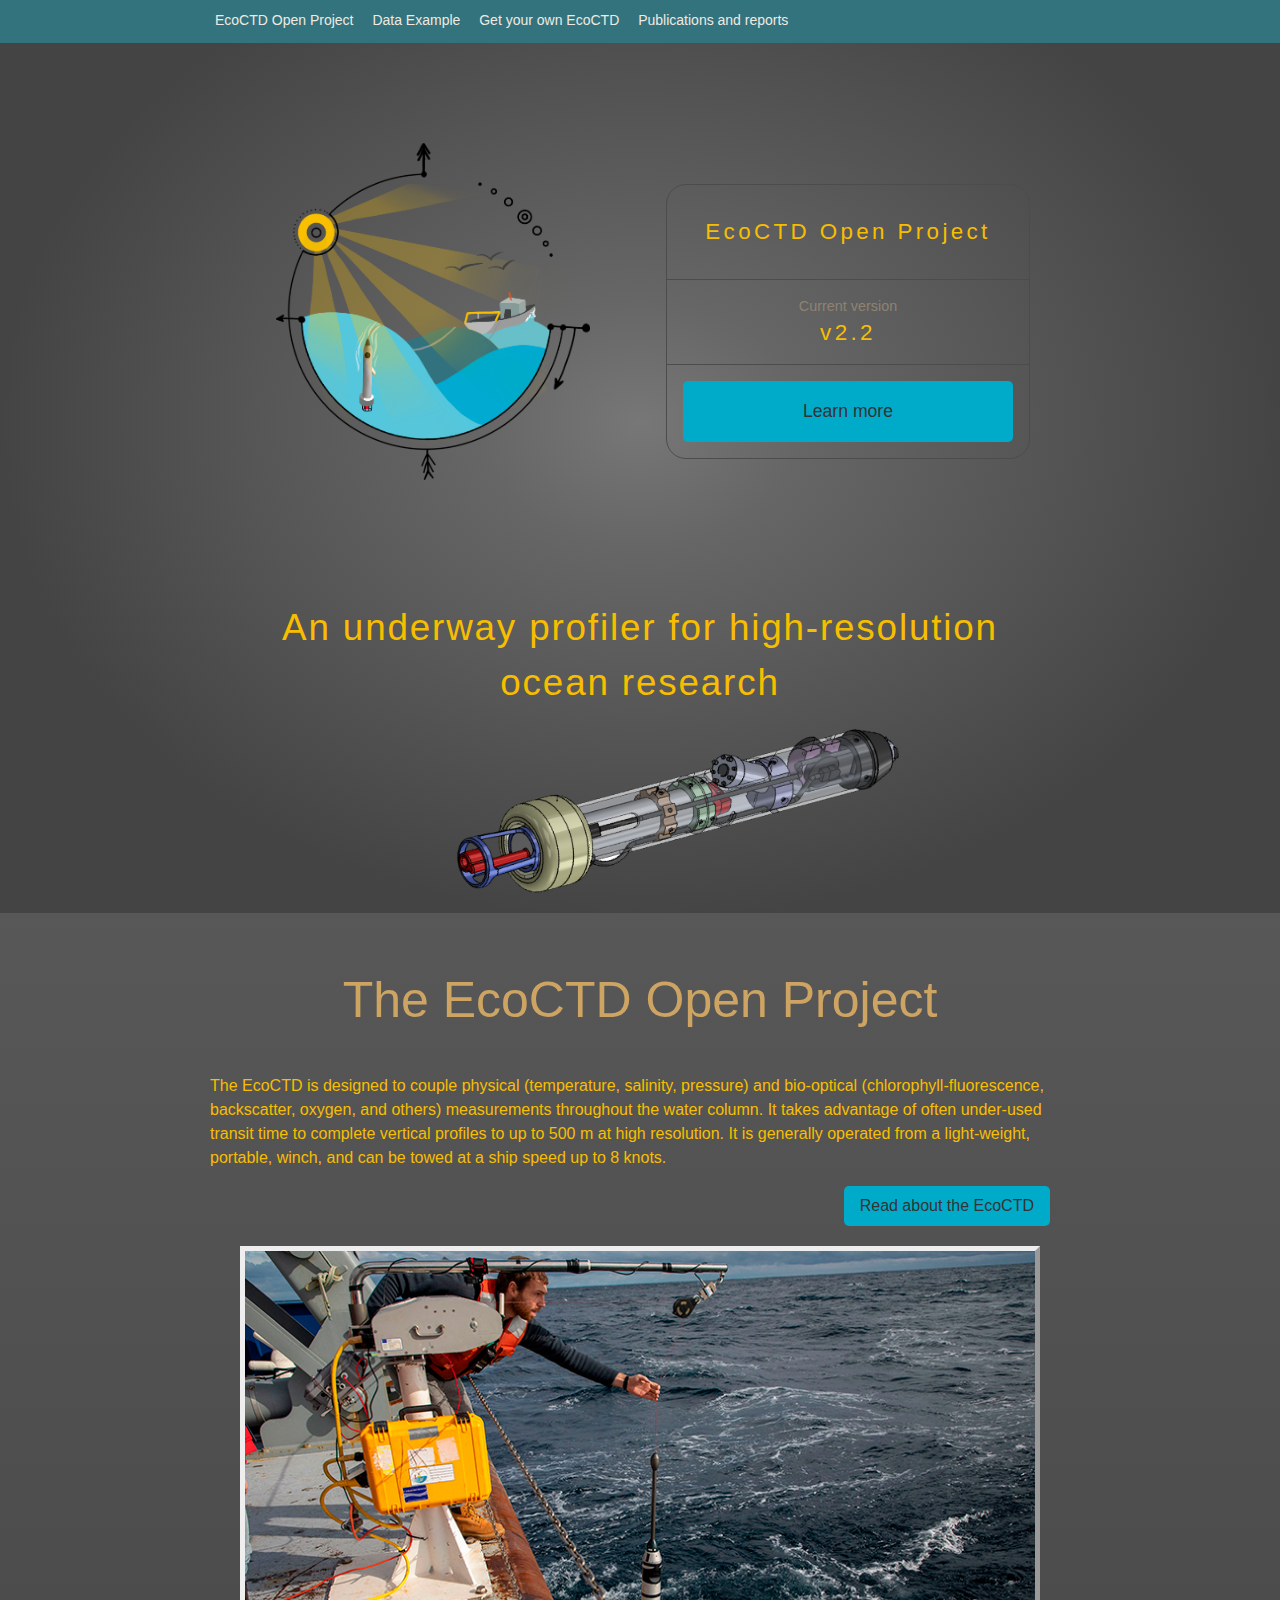
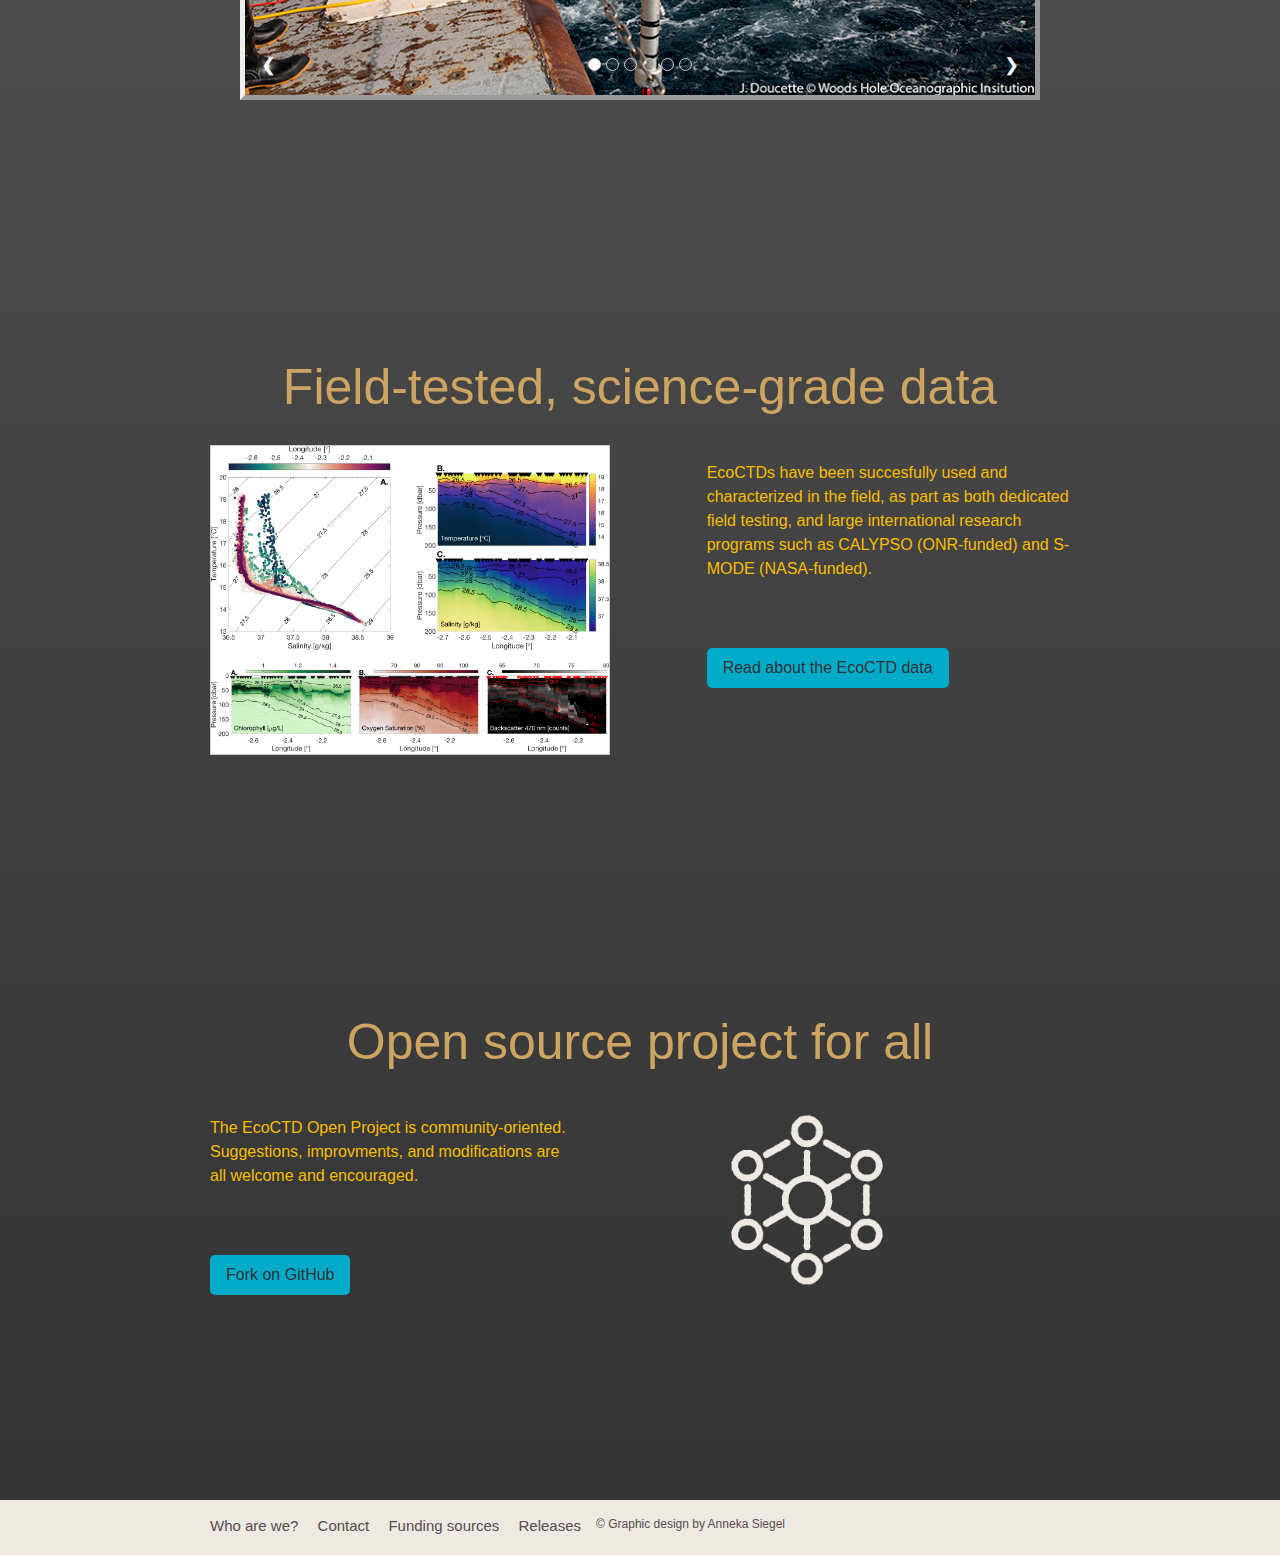
==== commit 8dd85ec6: "add logos, funding page, and other stuff" ====
--- a/index.html
+++ b/index.html
@@ -108,7 +108,7 @@
                 <img class="w3-border" src="images/data_figure.png" style="max-width: 400px;">
               </div>
               <div class="column">
-                <p>EcoCTDs have been succesfully used in the field, as part as both dedicated field testing, and large international research programs such as CALYPSO (ONR-funded) and S-MODE (NASA-funded).  </p>
+                <p>EcoCTDs have been succesfully used and characterized in the field, as part as both dedicated field testing, and large international research programs such as CALYPSO (ONR-funded) and S-MODE (NASA-funded).  </p>
                 <p class="welcome-cta">
                   <a href="/data" class="welcome-button">Read about the EcoCTD data</a>
                 </p>
@@ -147,7 +147,7 @@
         <ul class="footer-left">
           <li><a href="/people">Who are we?</a></li>
           <li><a href="mailto: mdever@whoi.edu">Contact</a></li>
-          <li><a href="/funding">Funding sources</a></li>
+          <li><a href="funding.html">Funding sources</a></li>
           <li><a href="https://github.com/matdever/ecoCTD-open-project/releases">Releases</a></li>
         </ul>
         <span class="hero-tos">© Graphic design by Anneka Siegel</span>
--- a/navbarstyle_clean.css
+++ b/navbarstyle_clean.css
@@ -4405,7 +4405,17 @@
 }.welcome .wrapper strong
 {
     font-weight: 500;padding: 0 .2em;color: #98c3b7;background-color: #393c3c;
-}.welcome .column
+}.welcome .narrowcolumn
+{
+    width: 33%;
+    margin: 0px;
+}
+.welcome .widecolumn
+{
+    width: 66%;
+    margin: 0px;
+}
+.welcome .column
 {
     width: 50%;
 }.welcome .columns .column:first-child
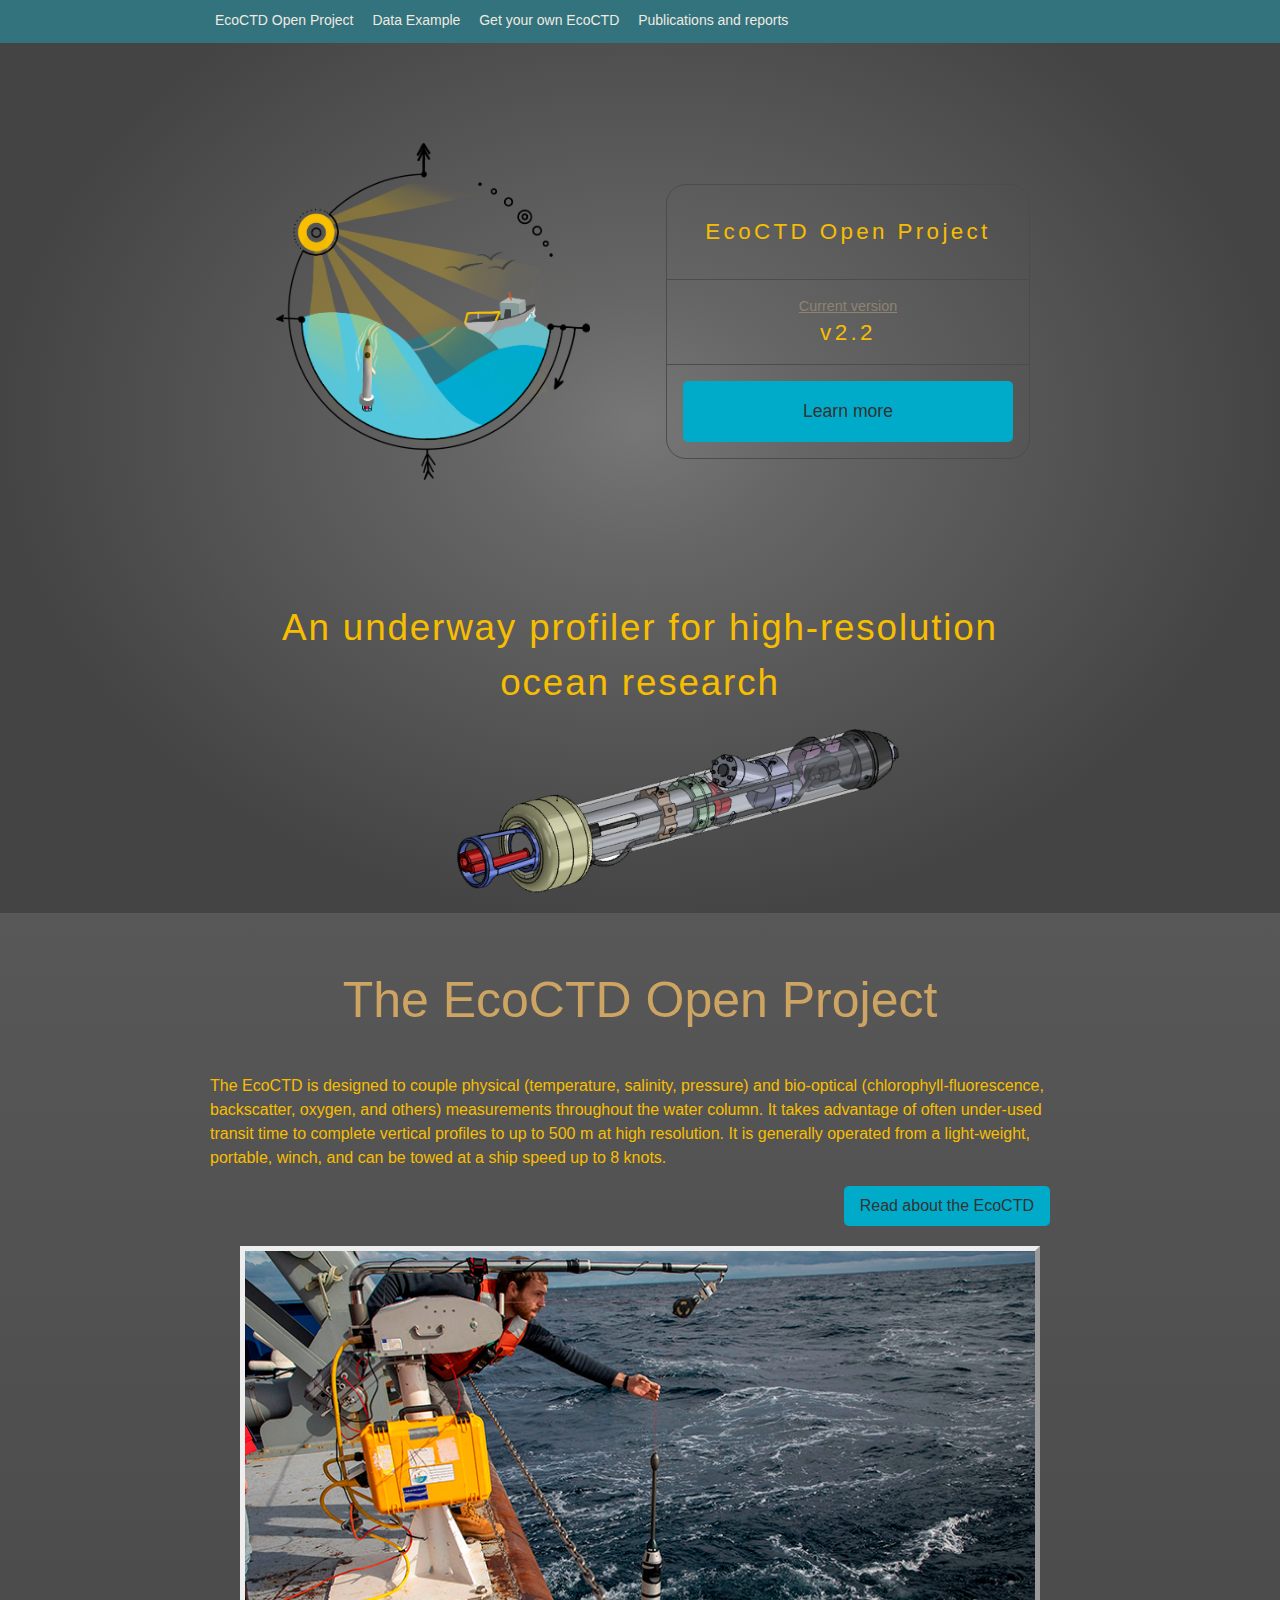
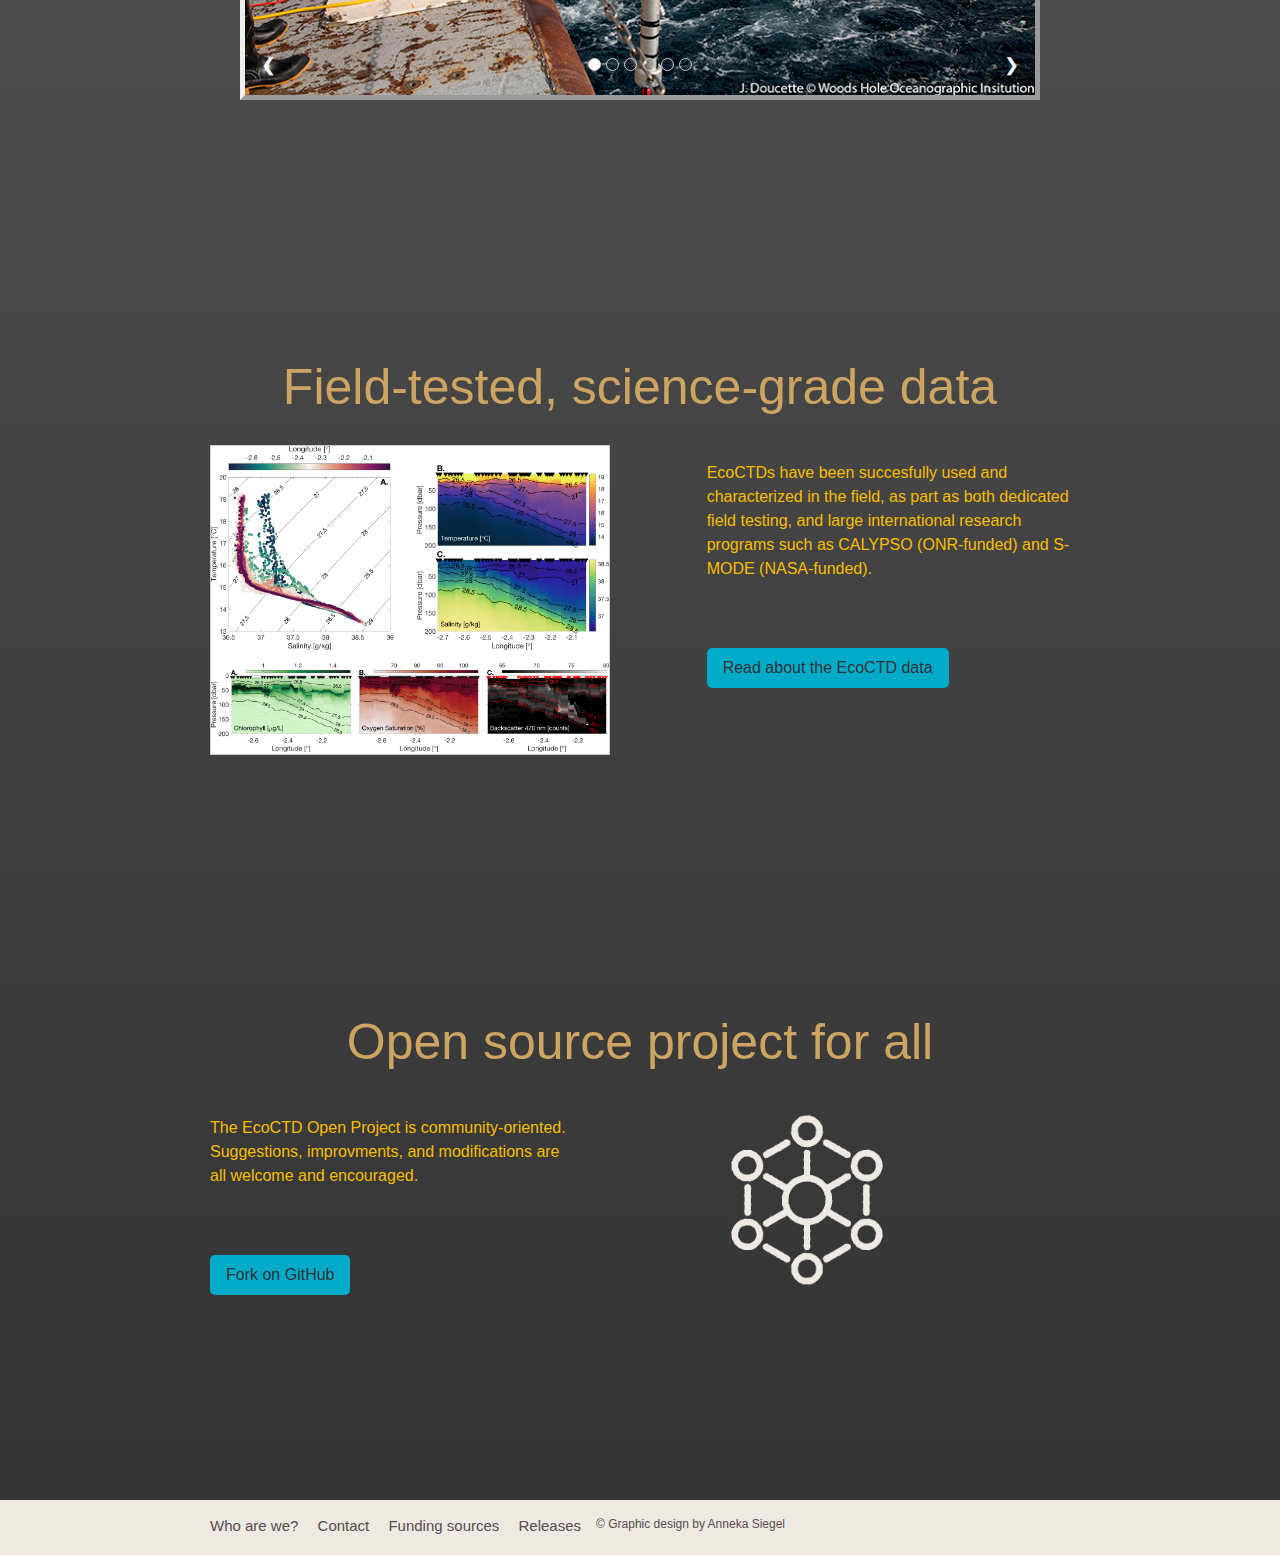
==== commit 641166b9: "Big upload of new pages" ====
--- a/index.html
+++ b/index.html
@@ -17,10 +17,10 @@
     <nav class="top-bar" aria-label="Primary">
       <div class="wrapper no-pad">
         <ul class="navigation">
-          <li><a class="" href="/Project_Description">EcoCTD Open Project</a></li>
-          <li><a class="" href="/data">Data Example</a></li>
-          <li><a class="" href="/getone">Get your own EcoCTD</a></li>
-          <li><a href="/docs">Publications and reports</a></li>
+          <li><a class="" href="./Project_Description.html">EcoCTD Open Project</a></li>
+          <li><a class="" href="./data.html">Data Example</a></li>
+          <li><a class="" href="./getone.html">Get your own EcoCTD</a></li>
+          <li><a href="./docs.html">Publications and reports</a></li>
         </ul>
 
         <div class="top-bar-right">
@@ -44,7 +44,7 @@
               <ul class="hero-header-item hero-download">
                 <li><span class="version">EcoCTD Open Project</span></li>
                 <li><a href="https://github.com/matdever/ecoCTD-open-project/releases/tag/2.2">Current version</a><span class="version"> v2.2</span></li>
-                <li><a href="/Project_Description" class="welcome-button js-download-button"><span></span>Learn more</a></li>
+                <li><a href="./Project_Description.html" class="welcome-button js-download-button"><span></span>Learn more</a></li>
               </ul>
 
               <!--<p class="hero-meta">
--- a/navbarstyle_clean.css
+++ b/navbarstyle_clean.css
@@ -4387,7 +4387,7 @@
 
     margin-top: 0;margin-bottom: .25em;
 }.welcome a
-{text-decoration: none;
+{text-decoration: underline;
 
     color: #ffd152;
 }.welcome a:hover
@@ -5224,3 +5224,25 @@
 .w3-border-dark-grey,.w3-hover-border-dark-grey:hover,.w3-border-dark-gray,.w3-hover-border-dark-gray:hover{border-color:#616161!important}
 .w3-border-pale-red,.w3-hover-border-pale-red:hover{border-color:#ffe7e7!important}.w3-border-pale-green,.w3-hover-border-pale-green:hover{border-color:#e7ffe7!important}
 .w3-border-pale-yellow,.w3-hover-border-pale-yellow:hover{border-color:#ffffcc!important}.w3-border-pale-blue,.w3-hover-border-pale-blue:hover{border-color:#e7ffff!important}
+
+
+/*
+* {box-sizing: border-box;}
+
+.img-zoom-container {
+  position: relative;
+}
+
+.img-zoom-lens {
+  position: absolute;
+  border: 1px solid #d4d4d4;
+  width: 100px;
+  height: 100px;
+}
+.img-zoom-result {
+  position: absolute;
+  border: 1px solid #d4d4d4;
+  width: 300px;
+  height: 300px;
+}
+*/
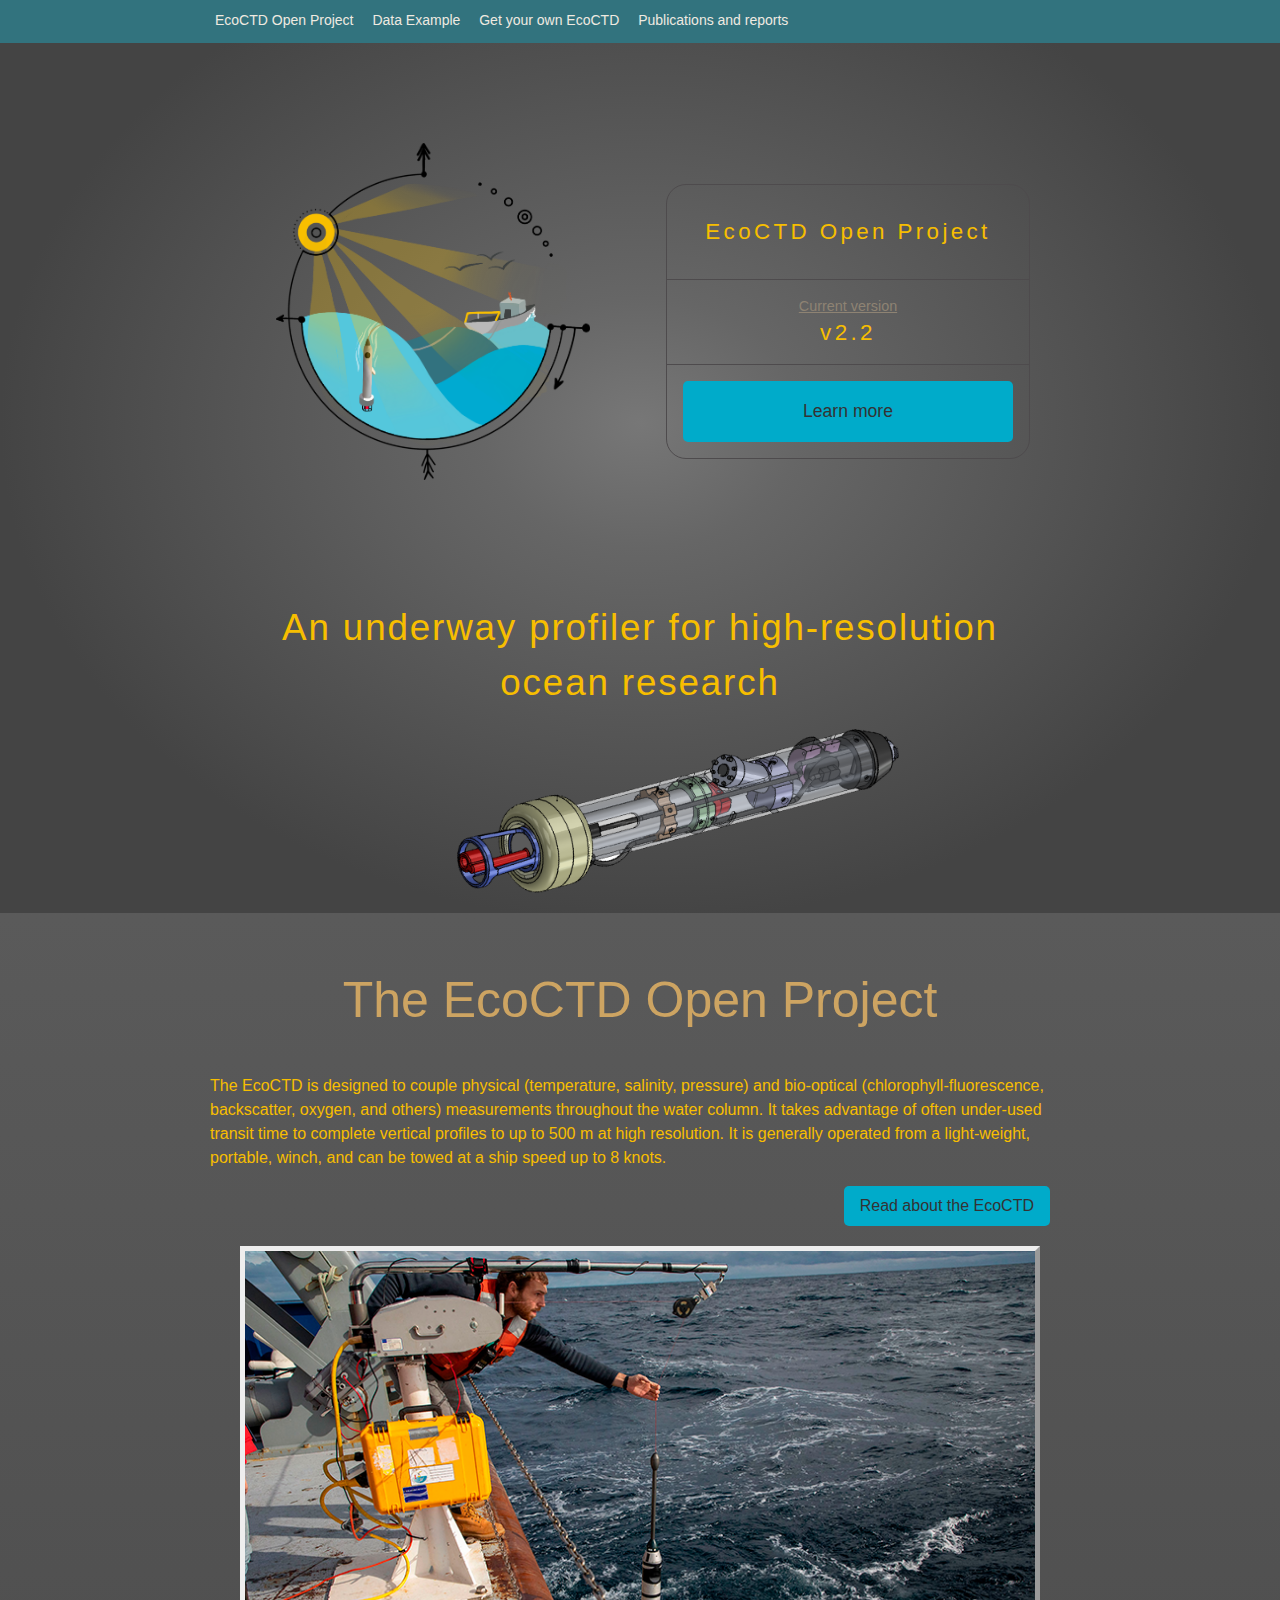
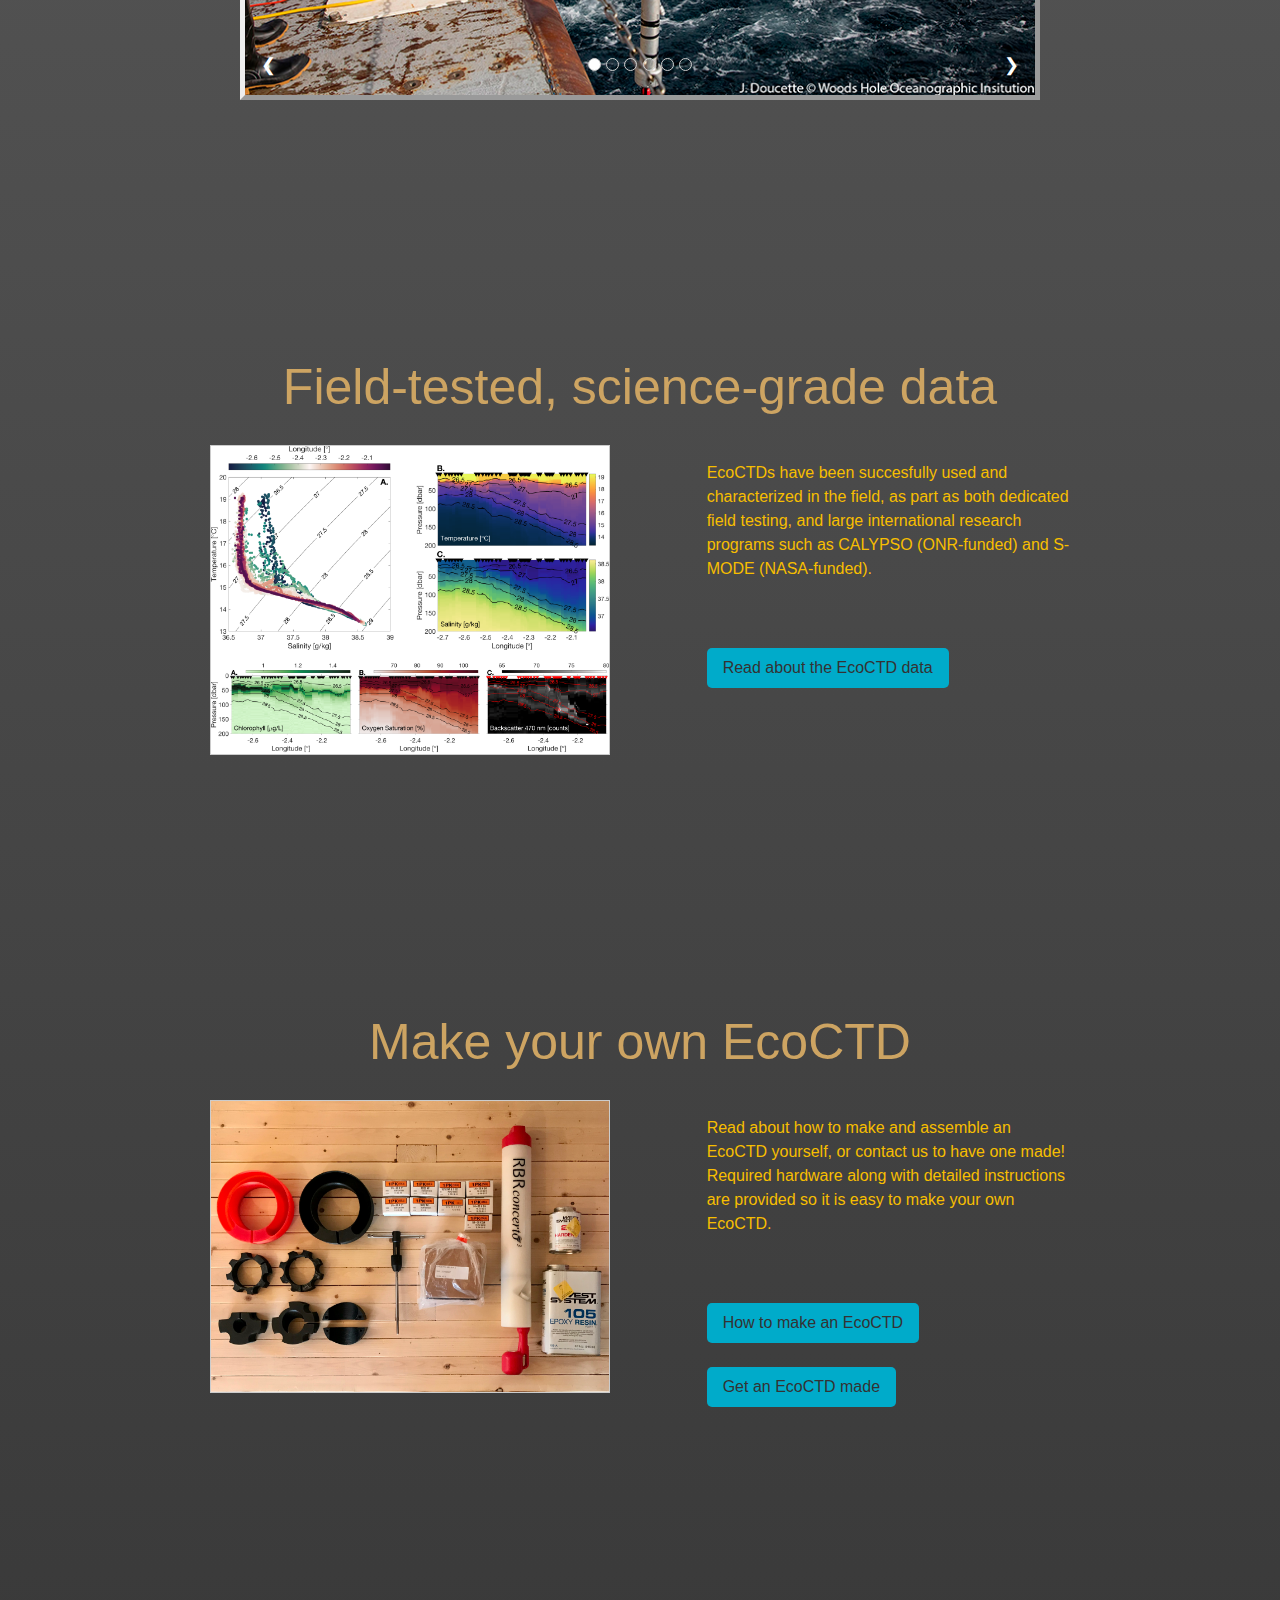
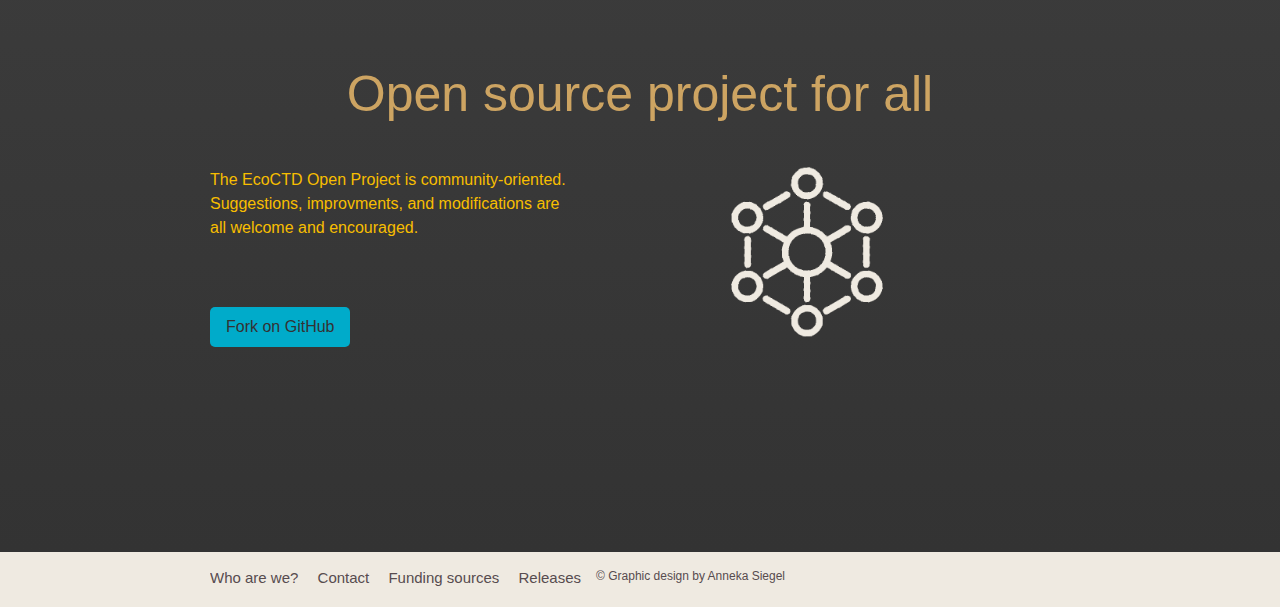
==== commit d5b0dc20: "update index.html" ====
--- a/index.html
+++ b/index.html
@@ -113,7 +113,28 @@
                   <a href="/data" class="welcome-button">Read about the EcoCTD data</a>
                 </p>
               </div>
-
+            </div>
+          </div>
+        </section>
+
+        <section>
+          <a name="contact"></a>
+          <div class="wrapper no-pad">
+            <div class="sectiontitle">Make your own EcoCTD</div>
+            <div class="columns">
+              <div class="column">
+                <img class="w3-border" src="images/shopping_list.jpg" style="max-width: 400px;">
+              </div>
+              <div class="column">
+                <p>Read about how to make and assemble an EcoCTD yourself, or contact us to have one made! Required hardware along with detailed instructions are provided so it is easy to make your own EcoCTD.</p>
+                <p class="welcome-cta">
+                  <a href="/getone" class="welcome-button">How to make an EcoCTD</a>
+
+                  <br>
+                  <br>
+                  <a href="mailto: mdever@whoi.edu" class="welcome-button">Get an EcoCTD made</a>
+                </p>
+              </div>
             </div>
           </div>
         </section>
--- a/navbarstyle_clean.css
+++ b/navbarstyle_clean.css
@@ -5225,7 +5225,82 @@
 .w3-border-pale-red,.w3-hover-border-pale-red:hover{border-color:#ffe7e7!important}.w3-border-pale-green,.w3-hover-border-pale-green:hover{border-color:#e7ffe7!important}
 .w3-border-pale-yellow,.w3-hover-border-pale-yellow:hover{border-color:#ffffcc!important}.w3-border-pale-blue,.w3-hover-border-pale-blue:hover{border-color:#e7ffff!important}
 
-
+.modal {
+z-index:1;
+display:none;
+padding-top:10px;
+position:fixed;
+left:0;
+top:0;
+width:100%;
+height:100%;
+overflow:auto;
+background-color:rgb(0,0,0);
+background-color:rgba(0,0,0,0.8)
+}
+
+/*.modal-content{
+  margin: auto;
+  display: block;
+  position: absolute;
+  top: 50%;
+  left: 50%;
+  transform: translate(-50%, -50%);
+}*/
+.modal-content {
+  margin: auto;
+  display: block;
+  width: 80%;
+  max-width: 100%;
+}
+
+/* 100% Image Width on Smaller Screens */
+@media only screen and (max-width: 700px){
+  .modal-content {
+    width: 100%;
+  }
+
+.modal-hover-opacity {
+opacity:1;
+filter:alpha(opacity=100);
+-webkit-backface-visibility:hidden
+}
+
+.modal-hover-opacity:hover {
+opacity:0.60;
+filter:alpha(opacity=60);
+-webkit-backface-visibility:hidden
+}
+
+
+.close {
+text-decoration:none;float:right;font-size:24px;font-weight:bold;color:white
+}
+.container1 {
+width:200px;
+display:inline-block;
+}
+
+/*.modal-content, #caption {
+
+    -webkit-animation-name: zoom;
+    -webkit-animation-duration: 0.6s;
+    animation-name: zoom;
+    animation-duration: 0.6s;
+}
+
+
+@-webkit-keyframes zoom {
+    from {-webkit-transform:scale(0)}
+    to {-webkit-transform:scale(1)}
+}
+
+@keyframes zoom {
+    from {transform:scale(0)}
+    to {transform:scale(1)}
+}
+
+*/
 /*
 * {box-sizing: border-box;}
 
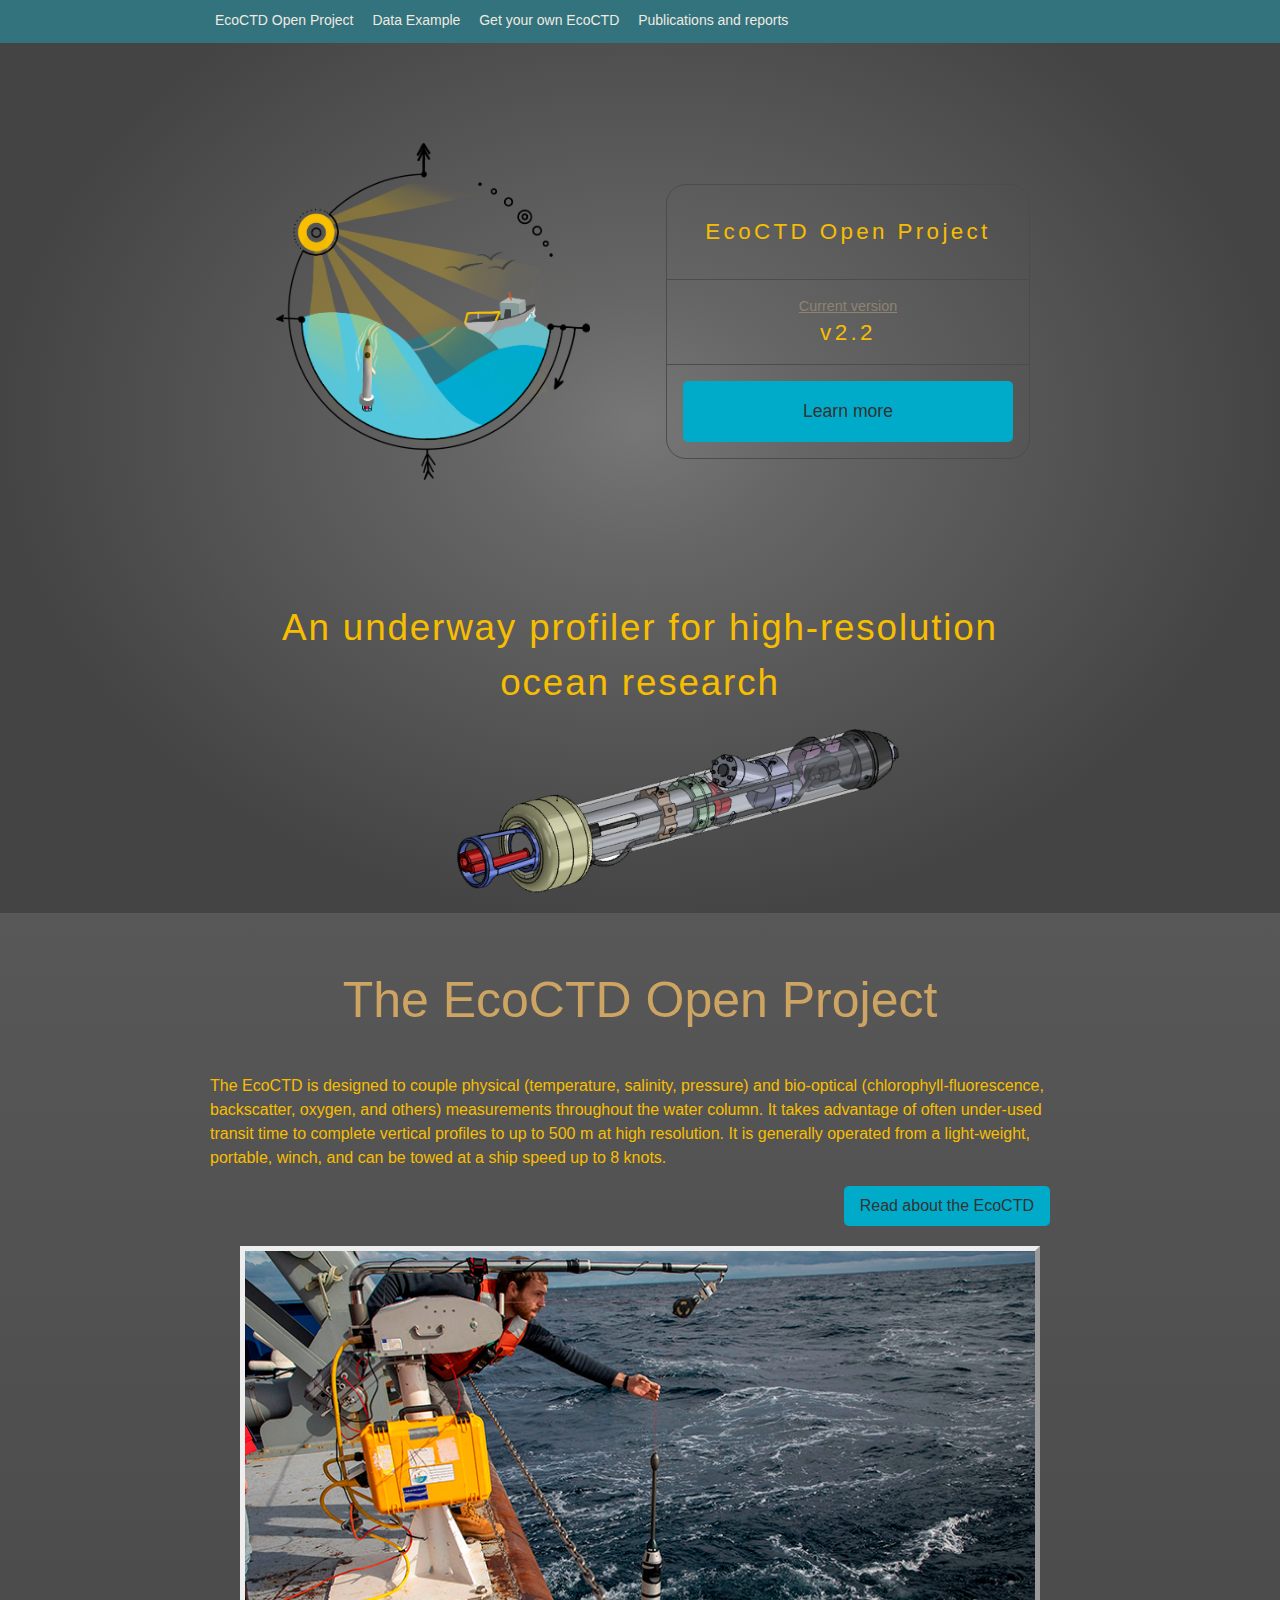
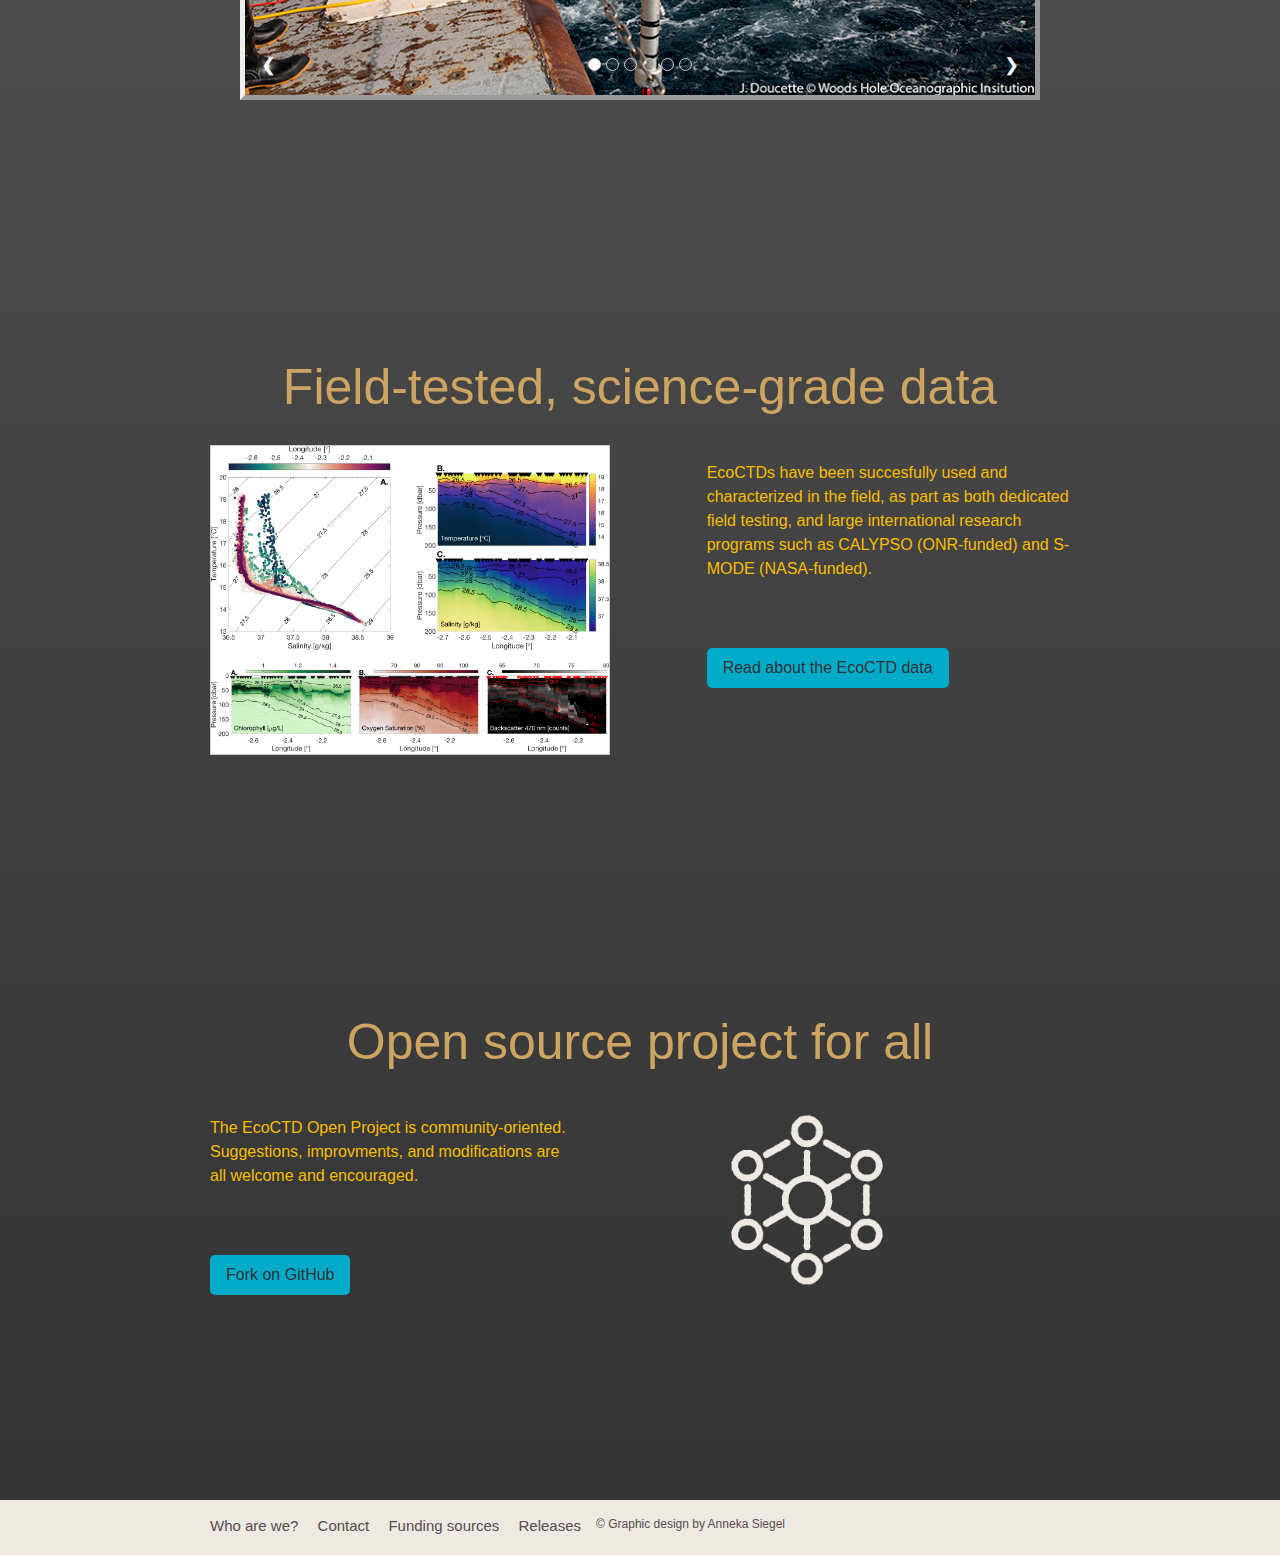
==== commit b5de6cb7: "Revert "update index.html"" ====
--- a/index.html
+++ b/index.html
@@ -113,28 +113,7 @@
                   <a href="/data" class="welcome-button">Read about the EcoCTD data</a>
                 </p>
               </div>
-            </div>
-          </div>
-        </section>
-
-        <section>
-          <a name="contact"></a>
-          <div class="wrapper no-pad">
-            <div class="sectiontitle">Make your own EcoCTD</div>
-            <div class="columns">
-              <div class="column">
-                <img class="w3-border" src="images/shopping_list.jpg" style="max-width: 400px;">
-              </div>
-              <div class="column">
-                <p>Read about how to make and assemble an EcoCTD yourself, or contact us to have one made! Required hardware along with detailed instructions are provided so it is easy to make your own EcoCTD.</p>
-                <p class="welcome-cta">
-                  <a href="/getone" class="welcome-button">How to make an EcoCTD</a>
-
-                  <br>
-                  <br>
-                  <a href="mailto: mdever@whoi.edu" class="welcome-button">Get an EcoCTD made</a>
-                </p>
-              </div>
+
             </div>
           </div>
         </section>
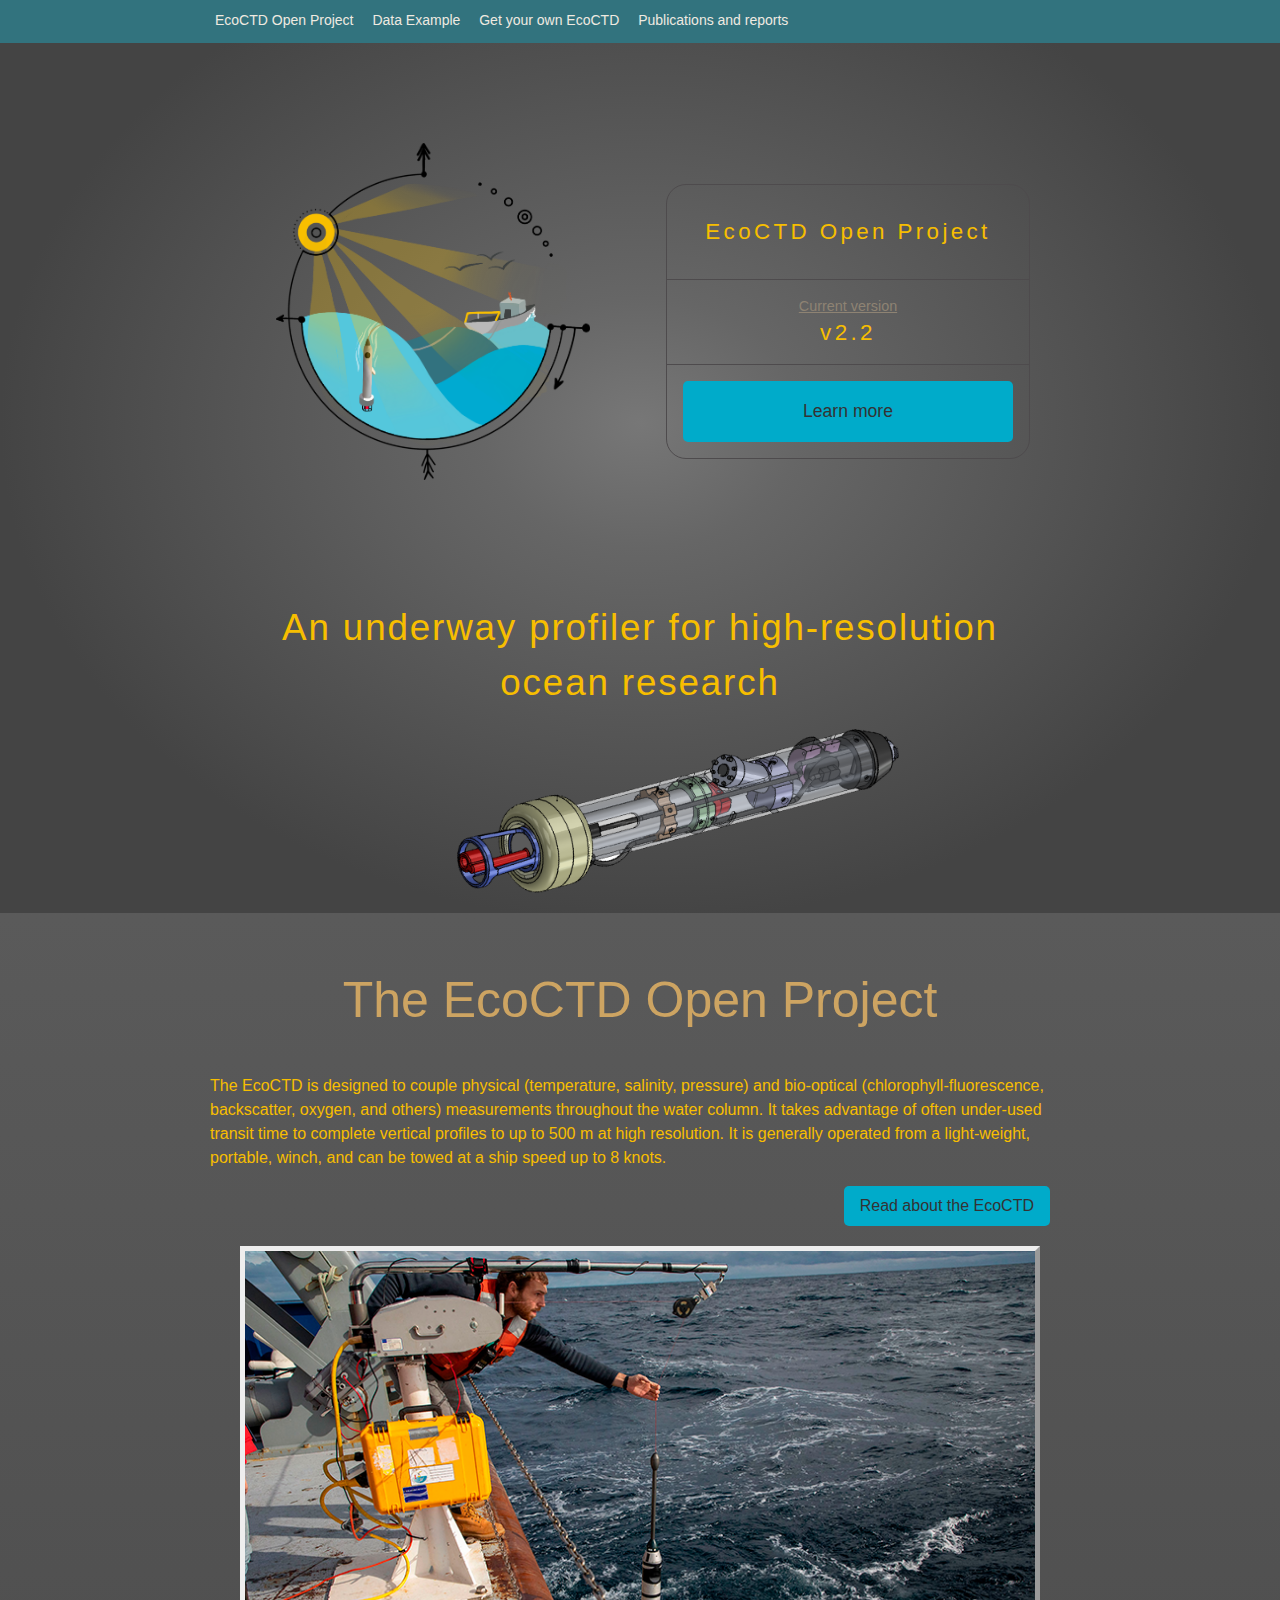
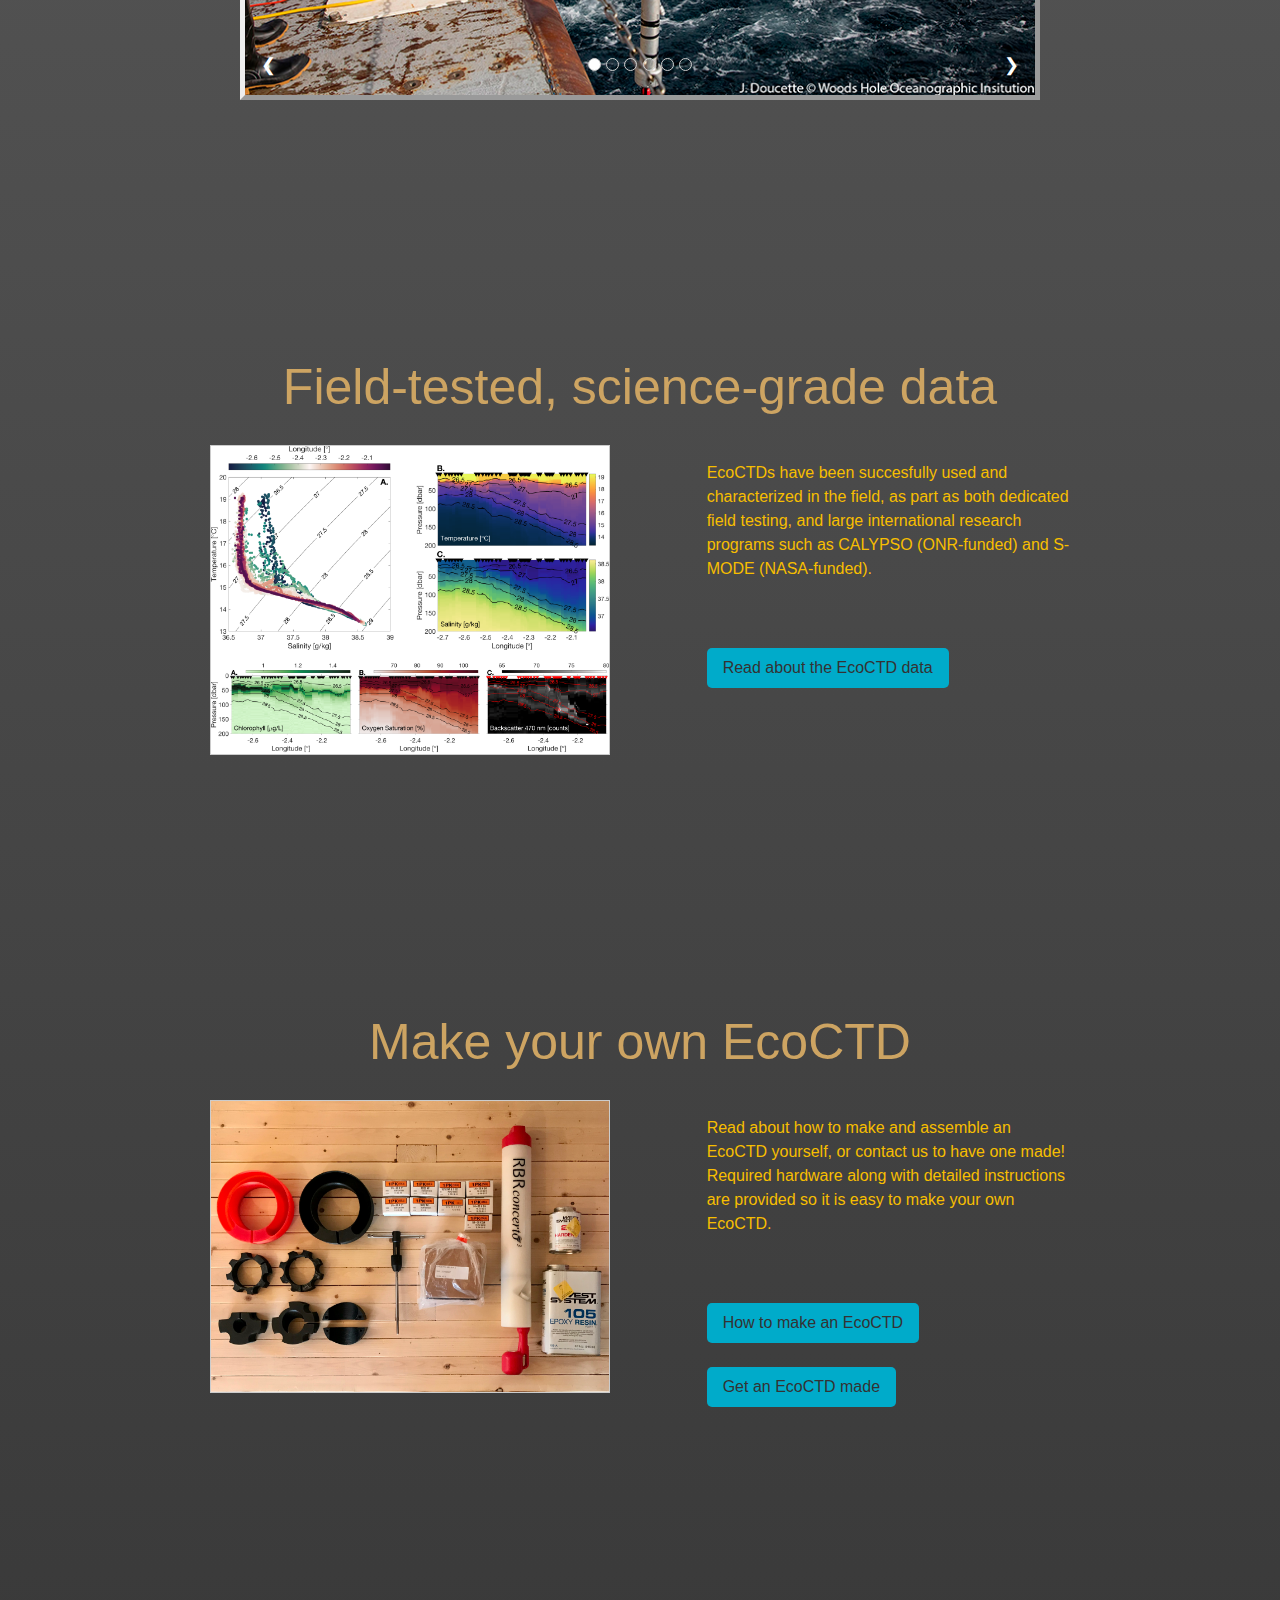
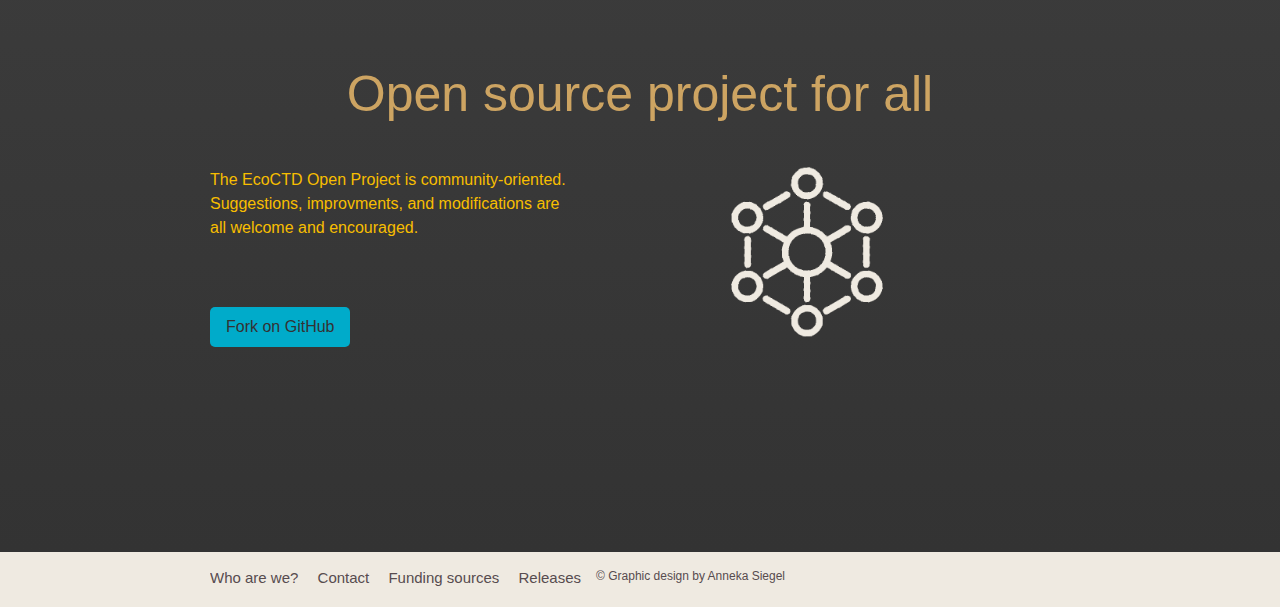
==== commit f31e1079: "Revert "Revert "update index.html""" ====
--- a/index.html
+++ b/index.html
@@ -113,7 +113,28 @@
                   <a href="/data" class="welcome-button">Read about the EcoCTD data</a>
                 </p>
               </div>
-
+            </div>
+          </div>
+        </section>
+
+        <section>
+          <a name="contact"></a>
+          <div class="wrapper no-pad">
+            <div class="sectiontitle">Make your own EcoCTD</div>
+            <div class="columns">
+              <div class="column">
+                <img class="w3-border" src="images/shopping_list.jpg" style="max-width: 400px;">
+              </div>
+              <div class="column">
+                <p>Read about how to make and assemble an EcoCTD yourself, or contact us to have one made! Required hardware along with detailed instructions are provided so it is easy to make your own EcoCTD.</p>
+                <p class="welcome-cta">
+                  <a href="/getone" class="welcome-button">How to make an EcoCTD</a>
+
+                  <br>
+                  <br>
+                  <a href="mailto: mdever@whoi.edu" class="welcome-button">Get an EcoCTD made</a>
+                </p>
+              </div>
             </div>
           </div>
         </section>
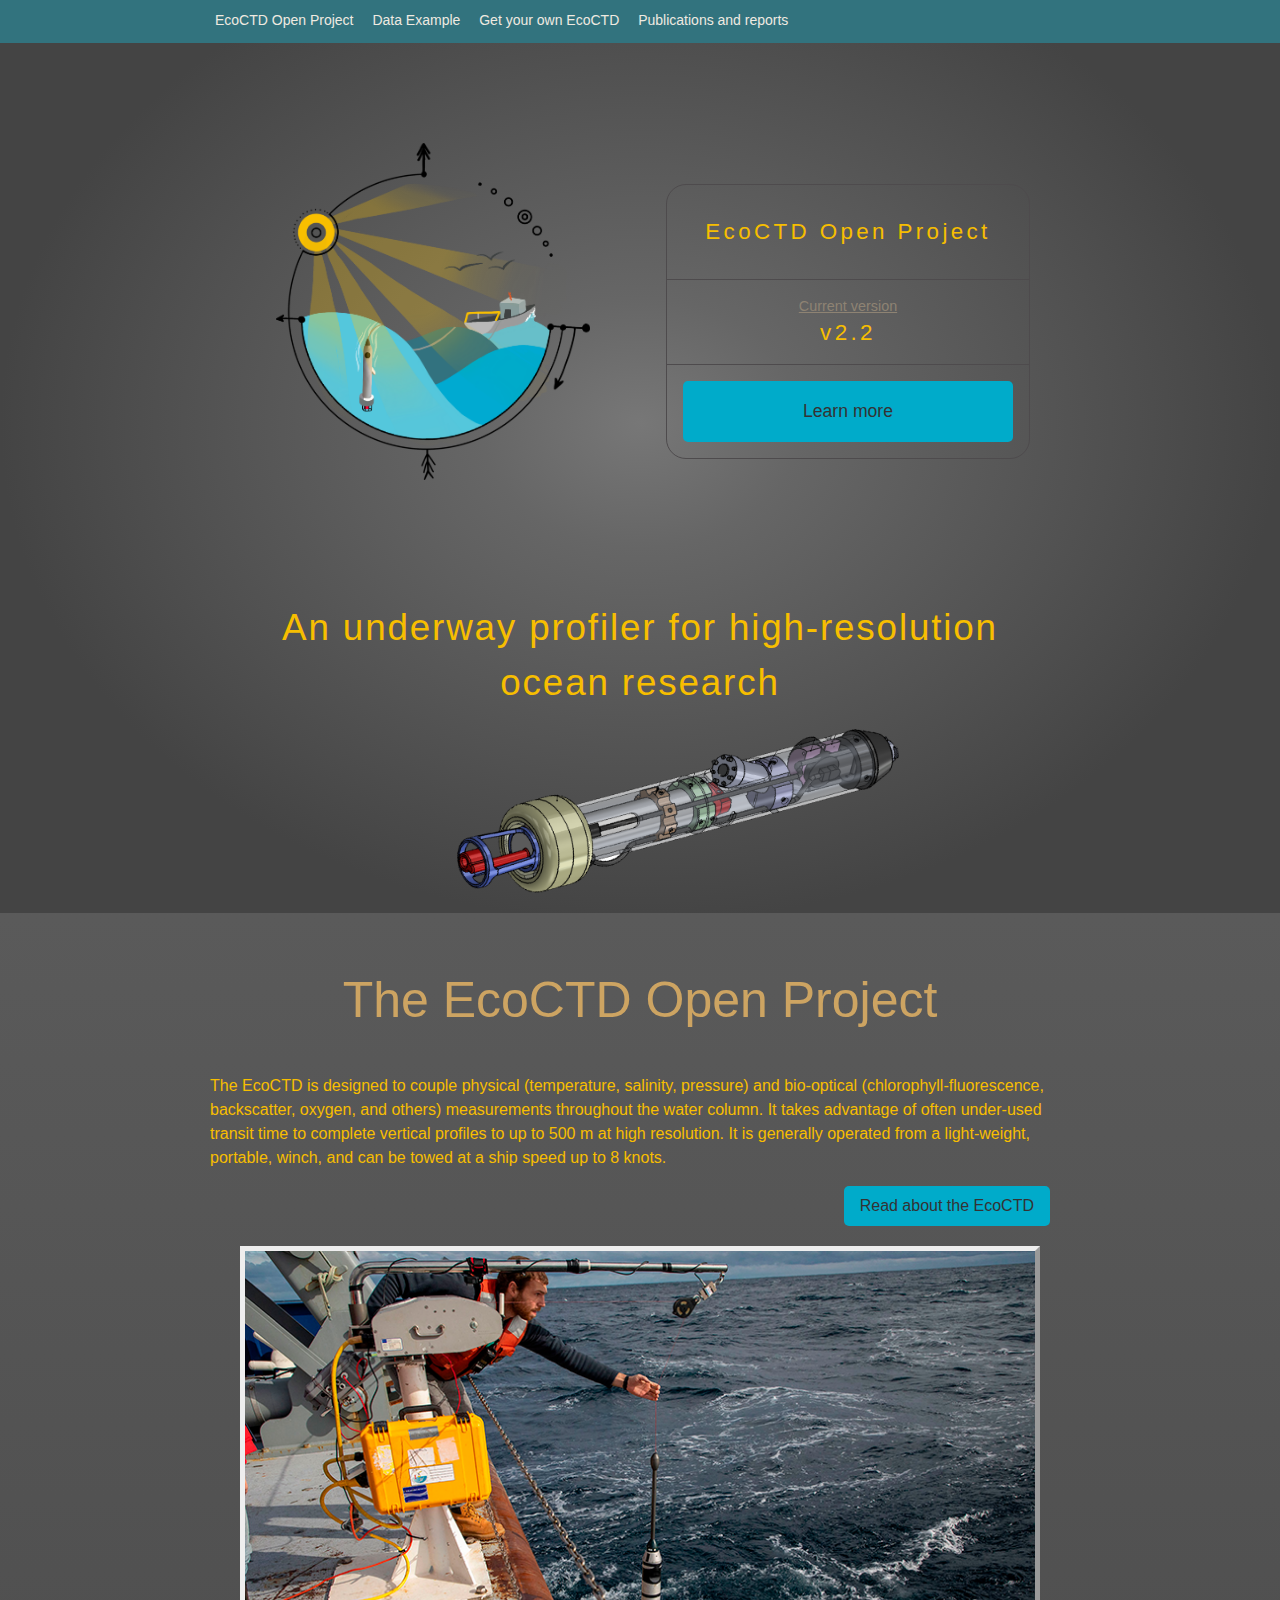
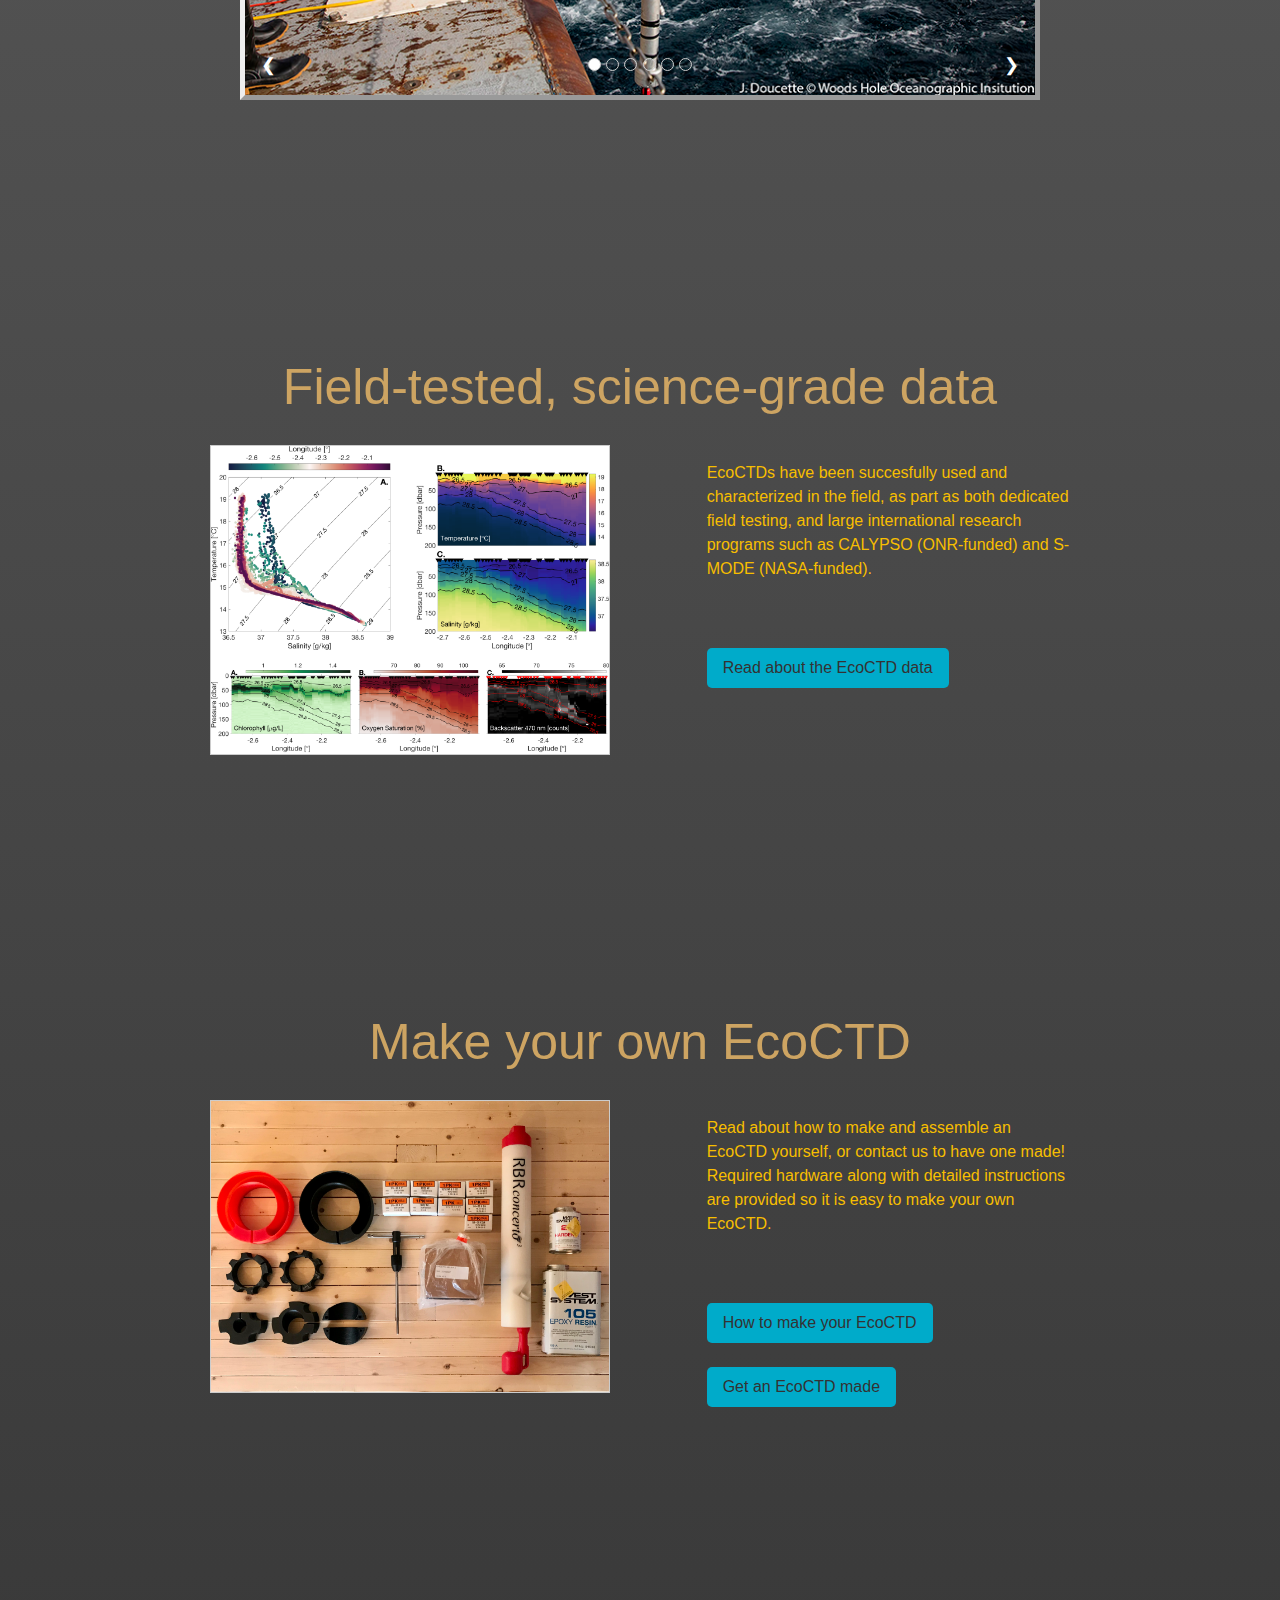
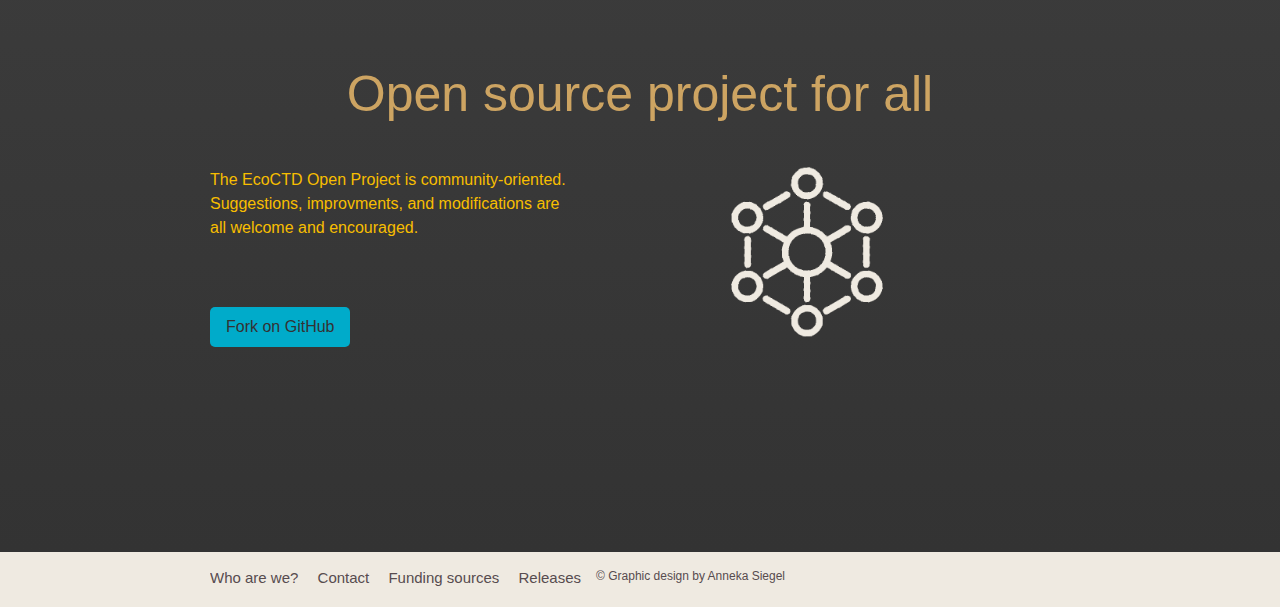
==== commit aafb18b6: "add some details" ====
--- a/index.html
+++ b/index.html
@@ -128,7 +128,7 @@
               <div class="column">
                 <p>Read about how to make and assemble an EcoCTD yourself, or contact us to have one made! Required hardware along with detailed instructions are provided so it is easy to make your own EcoCTD.</p>
                 <p class="welcome-cta">
-                  <a href="/getone" class="welcome-button">How to make an EcoCTD</a>
+                  <a href="/getone" class="welcome-button">How to make your EcoCTD</a>
 
                   <br>
                   <br>
